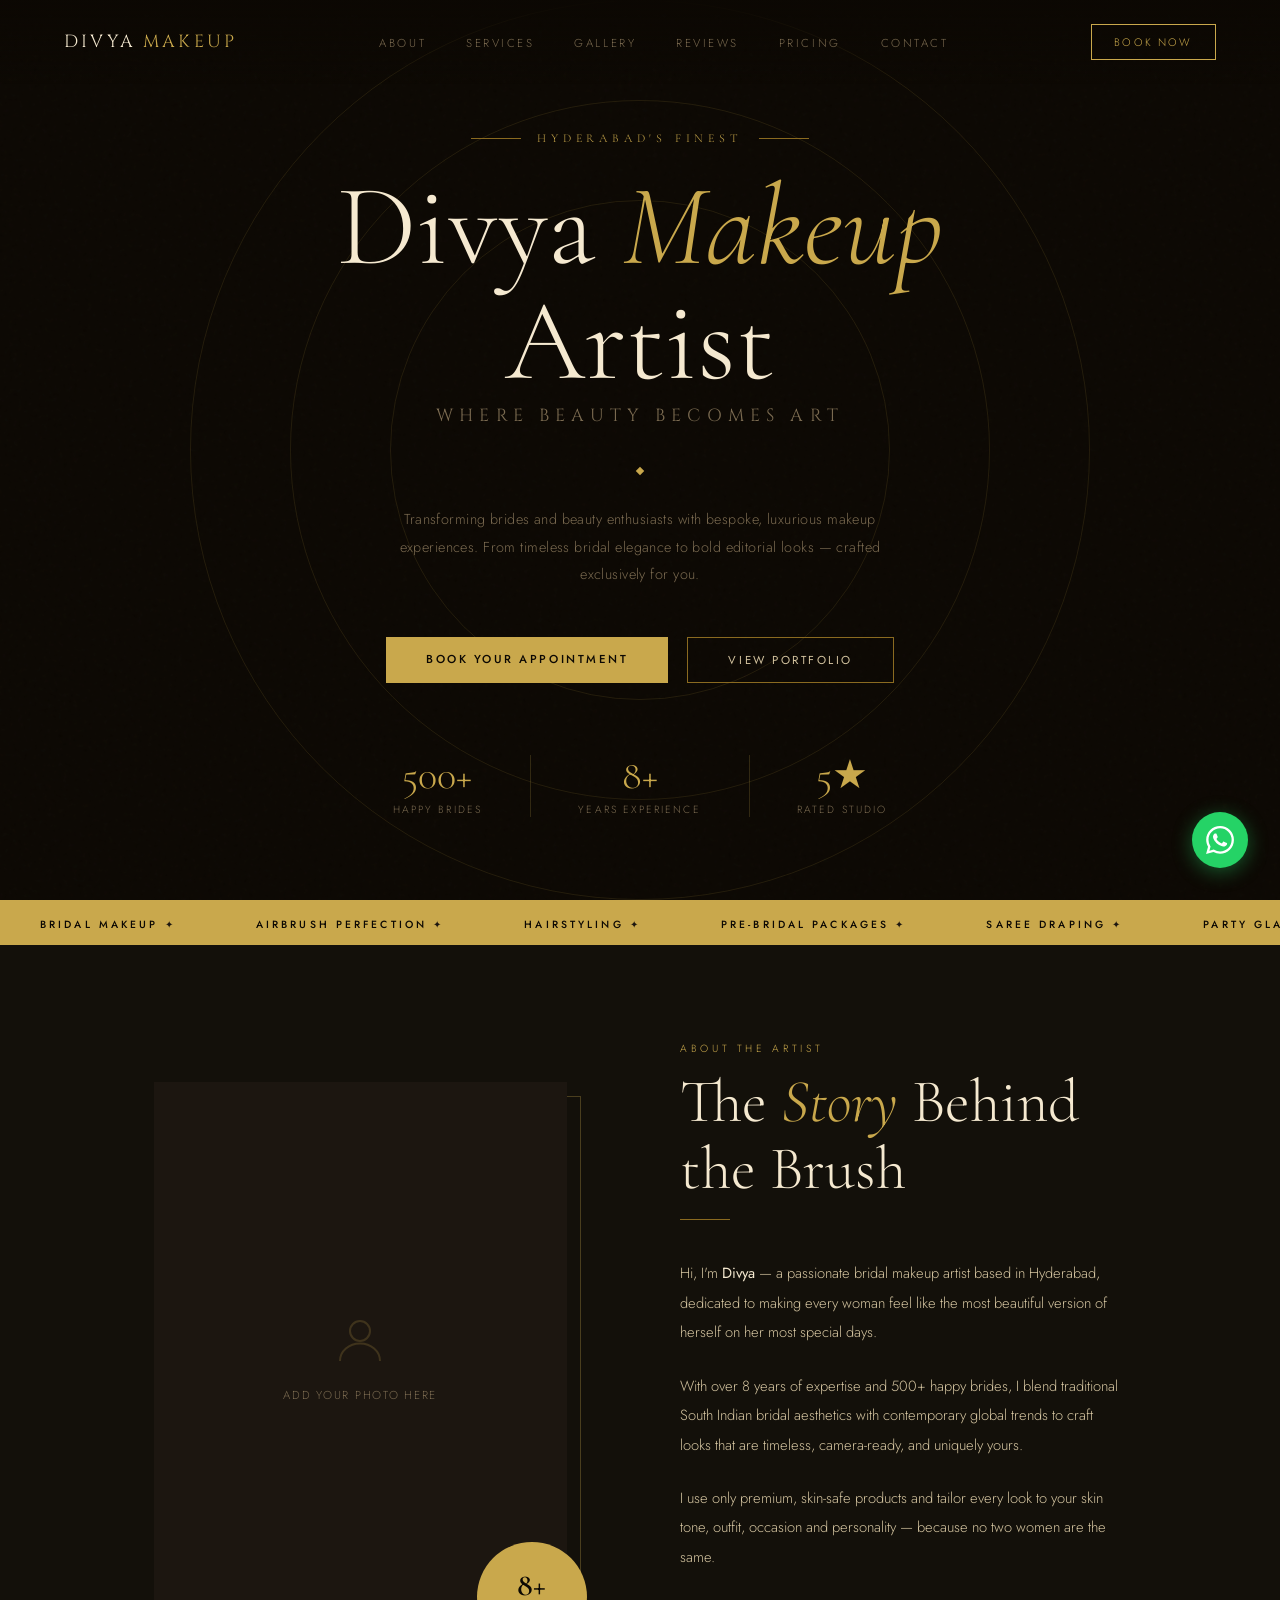
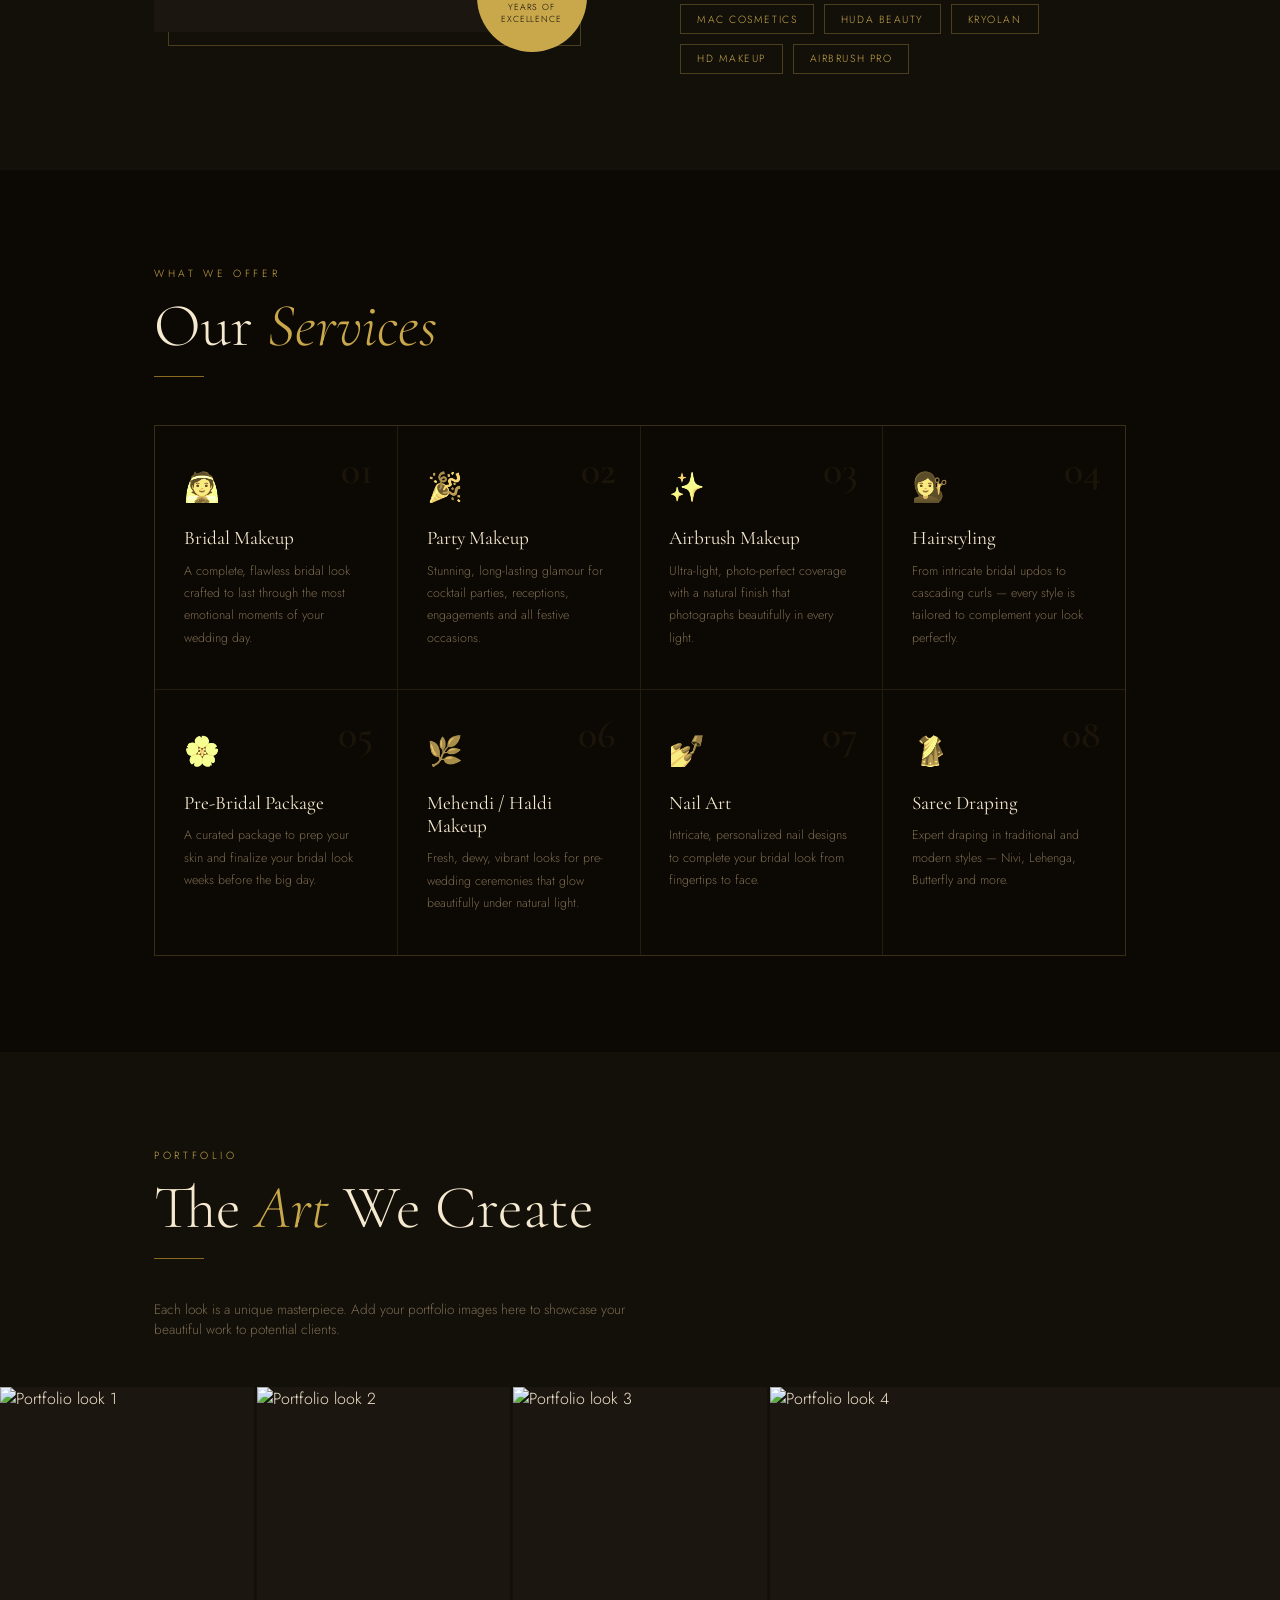
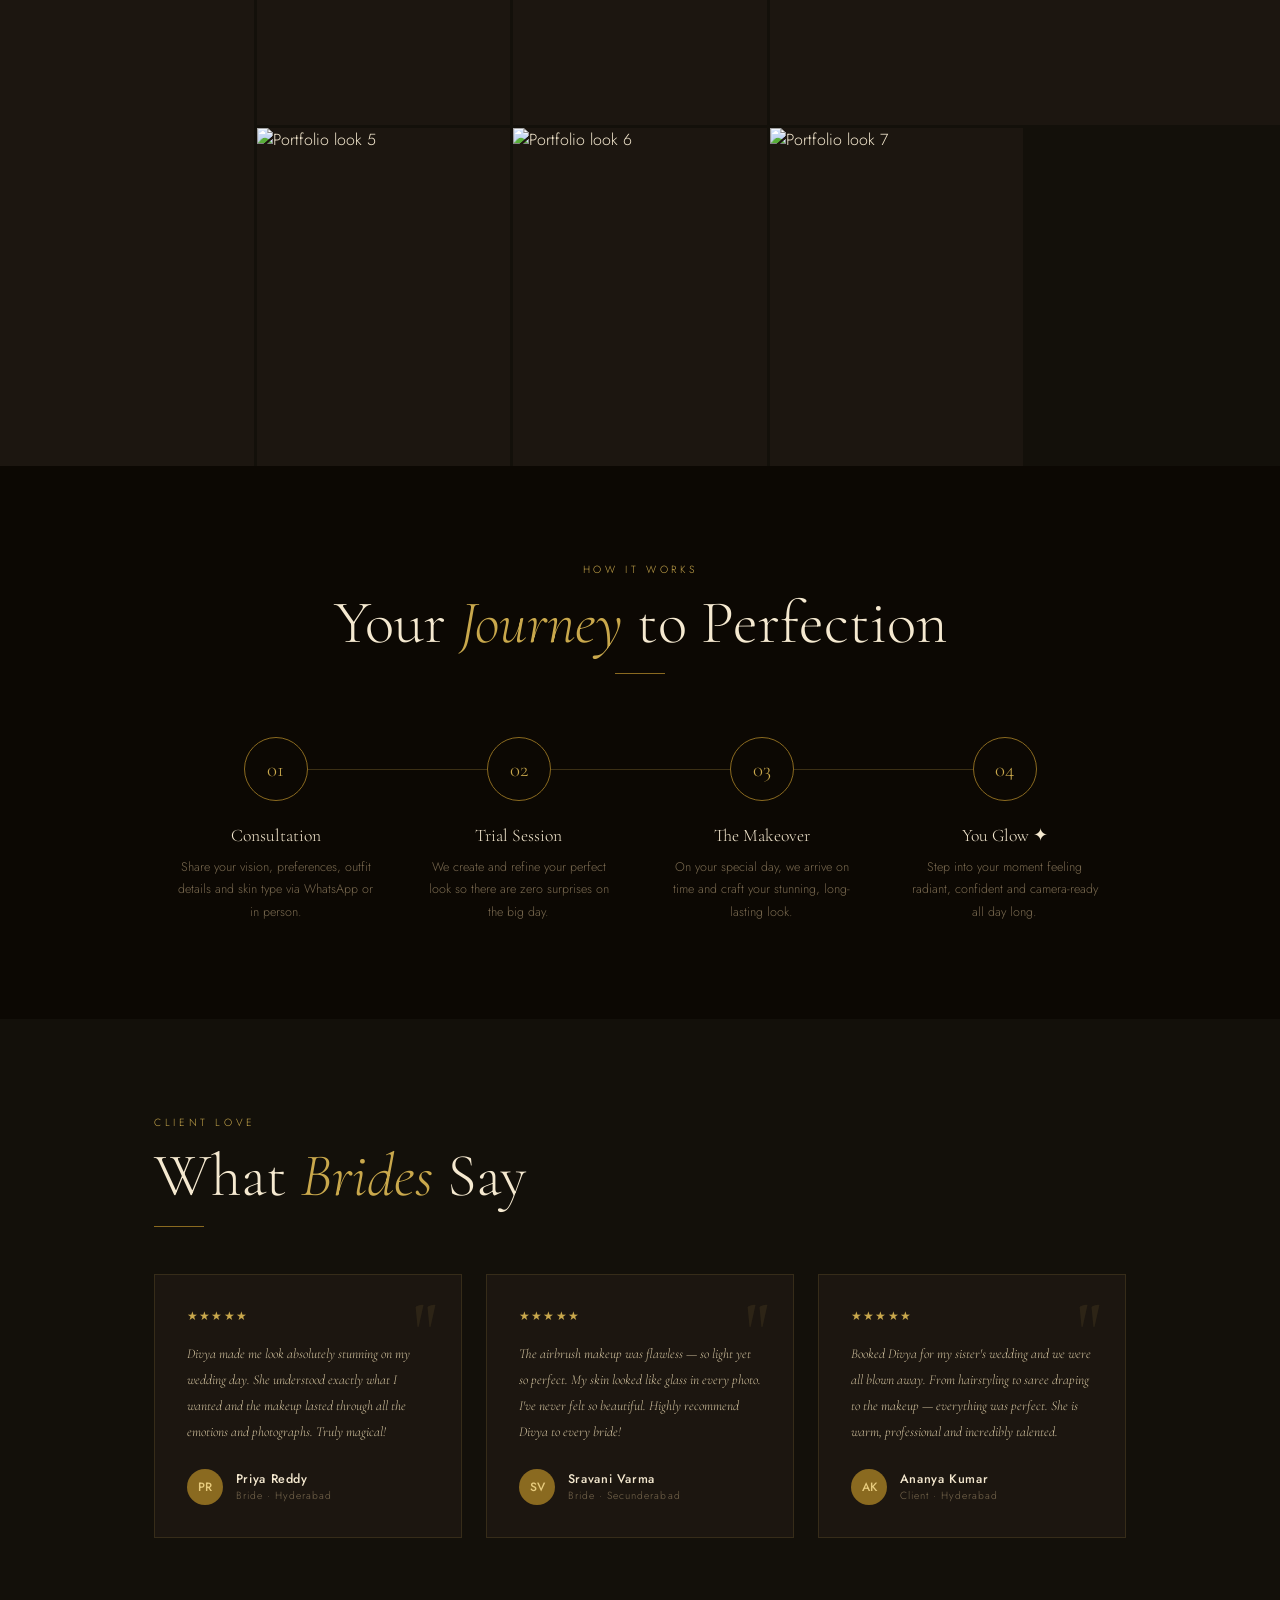
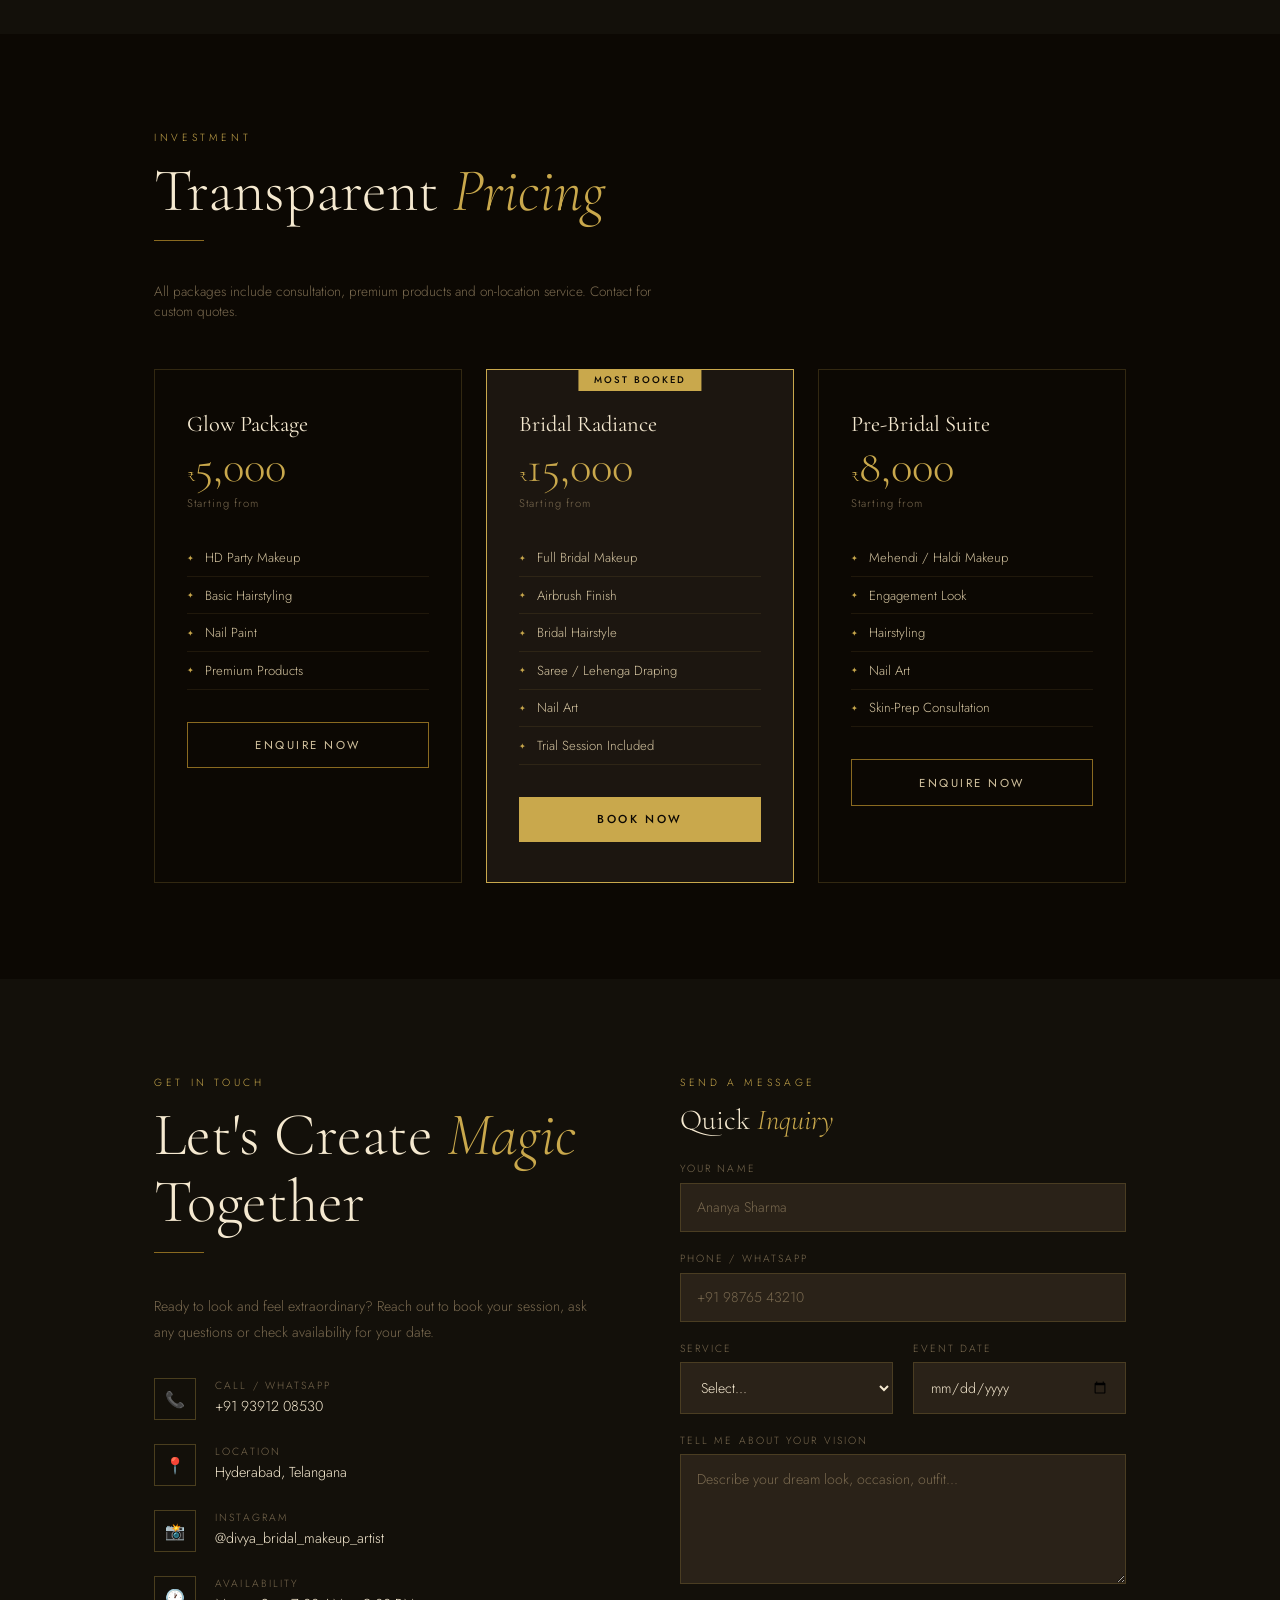
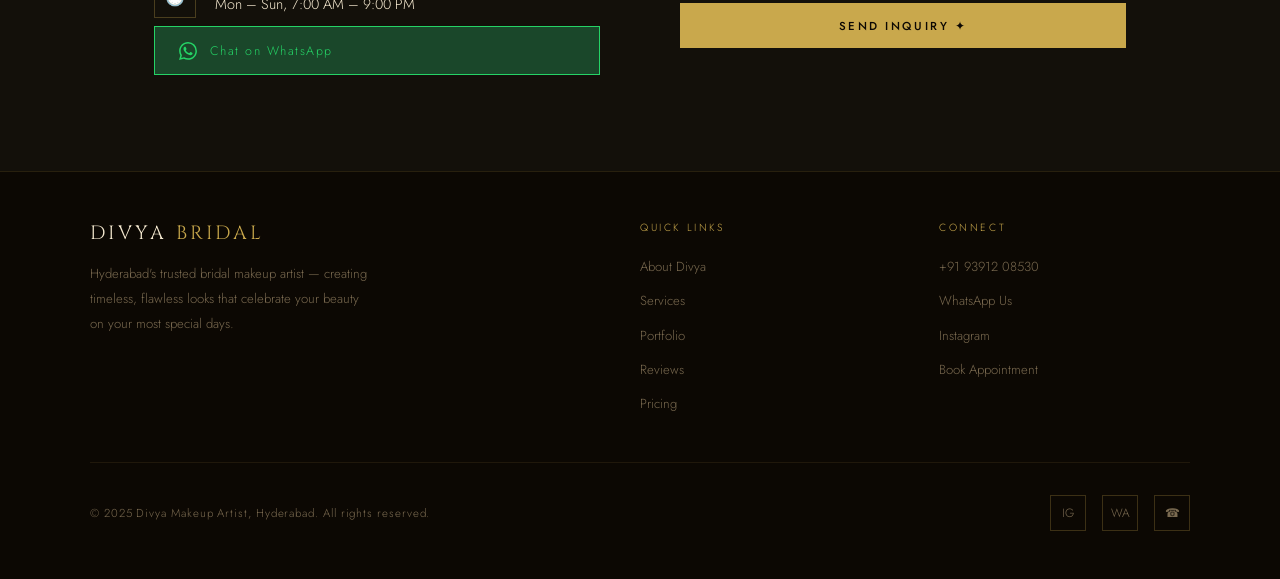
==== website.html @ 197c2012 "Initial project setup" ====
<!DOCTYPE html>
<html lang="en">
<head>
<meta charset="UTF-8"/>
<meta name="viewport" content="width=device-width, initial-scale=1.0"/>
<title>Divya Makeup Artist – Hyderabad</title>
<link href="https://fonts.googleapis.com/css2?family=Cormorant+Garamond:ital,wght@0,300;0,400;0,600;1,300;1,400&family=Jost:wght@300;400;500&family=Cinzel:wght@400;600&display=swap" rel="stylesheet"/>
<style>
  :root {
    --gold: #c9a84c;
    --gold-light: #e8cc7e;
    --gold-dark: #8a6a20;
    --dark: #0c0803;
    --dark2: #13100a;
    --dark3: #1c1610;
    --dark4: #2a2218;
    --cream: #f5e9d0;
    --cream2: #d4c4a0;
    --muted: #7a6a50;
    --font-display: 'Cormorant Garamond', Georgia, serif;
    --font-ui: 'Jost', sans-serif;
    --font-accent: 'Cinzel', serif;
  }

  *, *::before, *::after { box-sizing: border-box; margin: 0; padding: 0; }

  html { scroll-behavior: smooth; }

  body {
    background: var(--dark);
    color: var(--cream);
    font-family: var(--font-ui);
    font-weight: 300;
    overflow-x: hidden;
  }

  /* ── NOISE TEXTURE OVERLAY ── */
  body::before {
    content: '';
    position: fixed;
    inset: 0;
    background-image: url("data:image/svg+xml,%3Csvg viewBox='0 0 200 200' xmlns='http://www.w3.org/2000/svg'%3E%3Cfilter id='n'%3E%3CfeTurbulence type='fractalNoise' baseFrequency='0.9' numOctaves='4' stitchTiles='stitch'/%3E%3C/filter%3E%3Crect width='100%25' height='100%25' filter='url(%23n)' opacity='0.04'/%3E%3C/svg%3E");
    pointer-events: none;
    z-index: 0;
    opacity: 0.5;
  }

  /* ── NAV ── */
  nav {
    position: fixed;
    top: 0; left: 0; right: 0;
    z-index: 100;
    display: flex;
    align-items: center;
    justify-content: space-between;
    padding: 1.5rem 5%;
    background: linear-gradient(to bottom, rgba(12,8,3,0.98) 0%, transparent 100%);
    transition: background 0.4s;
  }
  nav.scrolled { background: rgba(12,8,3,0.97); border-bottom: 0.5px solid rgba(201,168,76,0.2); }

  .nav-logo {
    font-family: var(--font-accent);
    font-size: 1.1rem;
    letter-spacing: 0.18em;
    color: var(--gold);
    text-decoration: none;
  }
  .nav-logo span { color: var(--cream); }

  .nav-links { display: flex; gap: 2.5rem; list-style: none; }
  .nav-links a {
    font-size: 0.72rem;
    letter-spacing: 0.22em;
    text-transform: uppercase;
    color: var(--muted);
    text-decoration: none;
    transition: color 0.3s;
  }
  .nav-links a:hover { color: var(--gold); }

  .nav-book {
    font-size: 0.68rem;
    letter-spacing: 0.2em;
    text-transform: uppercase;
    border: 0.5px solid var(--gold);
    color: var(--gold);
    padding: 0.55rem 1.4rem;
    text-decoration: none;
    transition: background 0.3s, color 0.3s;
  }
  .nav-book:hover { background: var(--gold); color: var(--dark); }

  .hamburger { display: none; flex-direction: column; gap: 5px; cursor: pointer; }
  .hamburger span { width: 22px; height: 1px; background: var(--gold); display: block; transition: all 0.3s; }

  /* ── HERO ── */
  .hero {
    min-height: 100vh;
    display: flex;
    flex-direction: column;
    align-items: center;
    justify-content: center;
    text-align: center;
    padding: 8rem 5% 5rem;
    position: relative;
    overflow: hidden;
  }

  .hero-bg-circle {
    position: absolute;
    border-radius: 50%;
    border: 0.5px solid rgba(201,168,76,0.12);
    pointer-events: none;
    animation: pulseRing 6s ease-in-out infinite;
  }
  .hero-bg-circle:nth-child(1) { width: 500px; height: 500px; top: 50%; left: 50%; transform: translate(-50%,-50%); }
  .hero-bg-circle:nth-child(2) { width: 700px; height: 700px; top: 50%; left: 50%; transform: translate(-50%,-50%); animation-delay: 1s; }
  .hero-bg-circle:nth-child(3) { width: 900px; height: 900px; top: 50%; left: 50%; transform: translate(-50%,-50%); animation-delay: 2s; }

  @keyframes pulseRing {
    0%, 100% { opacity: 0.4; }
    50% { opacity: 0.15; }
  }

  .hero-ornament {
    font-family: var(--font-display);
    font-size: 0.75rem;
    letter-spacing: 0.4em;
    color: var(--gold);
    text-transform: uppercase;
    margin-bottom: 1.5rem;
    display: flex;
    align-items: center;
    gap: 1rem;
    animation: fadeUp 1s ease 0.2s both;
  }
  .hero-ornament::before, .hero-ornament::after {
    content: '';
    width: 50px;
    height: 0.5px;
    background: var(--gold-dark);
  }

  .hero-title {
    font-family: var(--font-display);
    font-size: clamp(3.5rem, 9vw, 7.5rem);
    font-weight: 300;
    line-height: 1;
    color: var(--cream);
    margin-bottom: 0.3rem;
    animation: fadeUp 1s ease 0.4s both;
  }
  .hero-title em {
    font-style: italic;
    color: var(--gold);
    font-weight: 300;
  }

  .hero-subtitle {
    font-family: var(--font-accent);
    font-size: clamp(0.8rem, 2vw, 1.1rem);
    letter-spacing: 0.35em;
    color: var(--muted);
    text-transform: uppercase;
    margin-bottom: 2.5rem;
    animation: fadeUp 1s ease 0.6s both;
  }

  .hero-divider {
    display: flex;
    align-items: center;
    gap: 0.8rem;
    margin-bottom: 2rem;
    animation: fadeUp 1s ease 0.7s both;
  }
  .hero-divider-line { flex: 1; max-width: 80px; height: 0.5px; background: var(--gold-dark); }
  .hero-divider-diamond {
    width: 6px; height: 6px;
    background: var(--gold);
    transform: rotate(45deg);
  }

  .hero-desc {
    font-size: 0.9rem;
    line-height: 1.9;
    color: var(--muted);
    max-width: 500px;
    margin-bottom: 3rem;
    letter-spacing: 0.03em;
    animation: fadeUp 1s ease 0.8s both;
  }

  .hero-ctas {
    display: flex;
    gap: 1.2rem;
    flex-wrap: wrap;
    justify-content: center;
    animation: fadeUp 1s ease 1s both;
  }

  .btn-gold {
    background: var(--gold);
    color: var(--dark);
    padding: 0.9rem 2.5rem;
    font-size: 0.72rem;
    letter-spacing: 0.22em;
    text-transform: uppercase;
    text-decoration: none;
    font-family: var(--font-ui);
    font-weight: 500;
    transition: background 0.3s, transform 0.2s;
    display: inline-block;
  }
  .btn-gold:hover { background: var(--gold-light); transform: translateY(-2px); }

  .btn-outline {
    border: 0.5px solid var(--gold-dark);
    color: var(--cream2);
    padding: 0.9rem 2.5rem;
    font-size: 0.72rem;
    letter-spacing: 0.22em;
    text-transform: uppercase;
    text-decoration: none;
    font-family: var(--font-ui);
    font-weight: 400;
    transition: border-color 0.3s, color 0.3s, transform 0.2s;
    display: inline-block;
  }
  .btn-outline:hover { border-color: var(--gold); color: var(--gold); transform: translateY(-2px); }

  .hero-stats {
    display: flex;
    gap: 3rem;
    margin-top: 4.5rem;
    animation: fadeUp 1s ease 1.2s both;
  }
  .hero-stat { text-align: center; }
  .hero-stat-num {
    font-family: var(--font-display);
    font-size: 2.5rem;
    font-weight: 300;
    color: var(--gold);
    line-height: 1;
    display: block;
  }
  .hero-stat-label {
    font-size: 0.65rem;
    letter-spacing: 0.2em;
    text-transform: uppercase;
    color: var(--muted);
    margin-top: 0.4rem;
    display: block;
  }
  .hero-stat-sep { width: 0.5px; background: rgba(201,168,76,0.2); }

  @keyframes fadeUp {
    from { opacity: 0; transform: translateY(30px); }
    to { opacity: 1; transform: translateY(0); }
  }

  /* ── SECTION BASE ── */
  section { position: relative; }
  .section-inner { max-width: 1100px; margin: 0 auto; padding: 6rem 5%; }

  .section-label {
    font-size: 0.65rem;
    letter-spacing: 0.35em;
    text-transform: uppercase;
    color: var(--gold);
    margin-bottom: 0.8rem;
    display: block;
  }
  .section-title {
    font-family: var(--font-display);
    font-size: clamp(2.2rem, 5vw, 3.8rem);
    font-weight: 300;
    line-height: 1.1;
    color: var(--cream);
    margin-bottom: 1rem;
  }
  .section-title em { font-style: italic; color: var(--gold); }
  .section-rule {
    width: 50px;
    height: 0.5px;
    background: var(--gold-dark);
    margin-bottom: 2.5rem;
  }

  /* ── ABOUT ── */
  .about { background: var(--dark2); }
  .about-grid {
    display: grid;
    grid-template-columns: 1fr 1fr;
    gap: 5rem;
    align-items: center;
  }
  .about-image-wrap {
    position: relative;
    aspect-ratio: 3/4;
    max-height: 550px;
  }
  .about-image-frame {
    position: absolute;
    inset: 0;
    border: 0.5px solid rgba(201,168,76,0.3);
    transform: translate(14px, 14px);
  }
  .about-image-placeholder {
    width: 100%;
    height: 100%;
    background: var(--dark3);
    display: flex;
    flex-direction: column;
    align-items: center;
    justify-content: center;
    gap: 1rem;
    position: relative;
    z-index: 1;
  }
  .about-image-placeholder svg { opacity: 0.2; }
  .about-image-placeholder p {
    font-size: 0.72rem;
    letter-spacing: 0.15em;
    color: var(--muted);
    text-transform: uppercase;
  }
  .about-badge {
    position: absolute;
    bottom: -20px;
    right: -20px;
    z-index: 2;
    background: var(--gold);
    color: var(--dark);
    width: 110px;
    height: 110px;
    border-radius: 50%;
    display: flex;
    flex-direction: column;
    align-items: center;
    justify-content: center;
    text-align: center;
  }
  .about-badge-num {
    font-family: var(--font-display);
    font-size: 2rem;
    font-weight: 600;
    line-height: 1;
  }
  .about-badge-text { font-size: 0.55rem; letter-spacing: 0.1em; text-transform: uppercase; line-height: 1.4; }

  .about-text p { font-size: 0.92rem; line-height: 2; color: var(--cream2); margin-bottom: 1.5rem; }
  .about-tags { display: flex; flex-wrap: wrap; gap: 0.6rem; margin-top: 2rem; }
  .about-tag {
    border: 0.5px solid rgba(201,168,76,0.3);
    color: var(--gold);
    font-size: 0.65rem;
    letter-spacing: 0.15em;
    text-transform: uppercase;
    padding: 0.4rem 1rem;
  }

  /* ── SERVICES ── */
  .services { background: var(--dark); }
  .services-grid {
    display: grid;
    grid-template-columns: repeat(4, 1fr);
    gap: 1px;
    background: rgba(201,168,76,0.12);
    border: 0.5px solid rgba(201,168,76,0.12);
    margin-top: 3rem;
  }
  .service-card {
    background: var(--dark);
    padding: 2.5rem 1.8rem;
    transition: background 0.4s;
    position: relative;
    overflow: hidden;
  }
  .service-card::before {
    content: '';
    position: absolute;
    bottom: 0; left: 0; right: 0;
    height: 2px;
    background: var(--gold);
    transform: scaleX(0);
    transition: transform 0.4s;
    transform-origin: left;
  }
  .service-card:hover { background: var(--dark3); }
  .service-card:hover::before { transform: scaleX(1); }

  .service-icon {
    font-size: 1.8rem;
    margin-bottom: 1.2rem;
    display: block;
    filter: sepia(1) saturate(2) hue-rotate(5deg);
  }
  .service-name {
    font-family: var(--font-display);
    font-size: 1.2rem;
    font-weight: 400;
    color: var(--cream);
    margin-bottom: 0.6rem;
    line-height: 1.2;
  }
  .service-desc { font-size: 0.78rem; color: var(--muted); line-height: 1.8; }
  .service-num {
    position: absolute;
    top: 1.5rem; right: 1.5rem;
    font-family: var(--font-display);
    font-size: 2.5rem;
    color: rgba(201,168,76,0.08);
    font-weight: 600;
    line-height: 1;
  }

  /* ── GALLERY STRIP ── */
  .gallery-strip { background: var(--dark2); overflow: hidden; }
  .gallery-strip .section-inner { padding-bottom: 0; }
  .gallery-grid {
    display: grid;
    grid-template-columns: repeat(5, 1fr);
    gap: 3px;
    margin-top: 3rem;
  }
  .gallery-item {
    aspect-ratio: 3/4;
    background: var(--dark3);
    position: relative;
    overflow: hidden;
    cursor: pointer;
  }
  .gallery-item img {
    width: 100%;
    height: 100%;
    object-fit: cover;
    display: block;
  }
  .gallery-item:first-child { grid-row: span 2; aspect-ratio: auto; }
  .gallery-item:nth-child(4) { grid-column: span 2; aspect-ratio: auto; min-height: 180px; }
  .gallery-placeholder {
    position: absolute;
    inset: 0;
    display: flex;
    flex-direction: column;
    align-items: center;
    justify-content: center;
    gap: 0.5rem;
  }
  .gallery-placeholder svg { opacity: 0.15; }
  .gallery-placeholder span { font-size: 0.6rem; letter-spacing: 0.15em; color: var(--muted); text-transform: uppercase; }
  .gallery-overlay {
    position: absolute;
    inset: 0;
    background: rgba(201,168,76,0.15);
    opacity: 0;
    transition: opacity 0.4s;
    display: flex;
    align-items: center;
    justify-content: center;
  }
  .gallery-item:hover .gallery-overlay { opacity: 1; }
  .gallery-overlay-icon { font-size: 1.5rem; }

  /* ── PROCESS ── */
  .process { background: var(--dark); }
  .process-steps {
    display: grid;
    grid-template-columns: repeat(4, 1fr);
    gap: 0;
    margin-top: 4rem;
    position: relative;
  }
  .process-steps::before {
    content: '';
    position: absolute;
    top: 2rem;
    left: 12.5%;
    right: 12.5%;
    height: 0.5px;
    background: rgba(201,168,76,0.25);
  }
  .process-step { text-align: center; padding: 0 1.5rem; }
  .process-num {
    width: 4rem;
    height: 4rem;
    border: 0.5px solid var(--gold-dark);
    border-radius: 50%;
    display: flex;
    align-items: center;
    justify-content: center;
    margin: 0 auto 1.5rem;
    font-family: var(--font-display);
    font-size: 1.3rem;
    color: var(--gold);
    background: var(--dark);
    position: relative;
    z-index: 1;
  }
  .process-title {
    font-family: var(--font-display);
    font-size: 1.1rem;
    color: var(--cream);
    margin-bottom: 0.6rem;
  }
  .process-desc { font-size: 0.78rem; color: var(--muted); line-height: 1.8; }

  /* ── TESTIMONIALS ── */
  .testimonials { background: var(--dark2); }
  .testimonials-grid {
    display: grid;
    grid-template-columns: repeat(3, 1fr);
    gap: 1.5rem;
    margin-top: 3rem;
  }
  .testimonial-card {
    background: var(--dark3);
    border: 0.5px solid rgba(201,168,76,0.15);
    padding: 2rem;
    position: relative;
  }
  .testimonial-card::before {
    content: '"';
    position: absolute;
    top: 1rem;
    right: 1.5rem;
    font-family: var(--font-display);
    font-size: 5rem;
    color: rgba(201,168,76,0.1);
    line-height: 1;
    font-weight: 600;
  }
  .testimonial-stars { color: var(--gold); font-size: 0.75rem; letter-spacing: 0.1em; margin-bottom: 1rem; }
  .testimonial-text { font-size: 0.85rem; line-height: 1.9; color: var(--cream2); margin-bottom: 1.5rem; font-style: italic; font-family: var(--font-display); }
  .testimonial-author { display: flex; align-items: center; gap: 0.8rem; }
  .testimonial-avatar {
    width: 36px; height: 36px;
    border-radius: 50%;
    background: var(--gold-dark);
    display: flex; align-items: center; justify-content: center;
    font-size: 0.75rem;
    color: var(--gold-light);
    font-weight: 500;
    font-family: var(--font-ui);
  }
  .testimonial-name { font-size: 0.78rem; color: var(--cream); font-weight: 500; letter-spacing: 0.05em; }
  .testimonial-role { font-size: 0.65rem; color: var(--muted); letter-spacing: 0.1em; }

  /* ── PRICING ── */
  .pricing { background: var(--dark); }
  .pricing-grid {
    display: grid;
    grid-template-columns: repeat(3, 1fr);
    gap: 1.5rem;
    margin-top: 3rem;
  }
  .pricing-card {
    border: 0.5px solid rgba(201,168,76,0.2);
    padding: 2.5rem 2rem;
    position: relative;
    transition: border-color 0.3s;
  }
  .pricing-card:hover { border-color: rgba(201,168,76,0.6); }
  .pricing-card.featured {
    border-color: var(--gold);
    background: var(--dark3);
  }
  .pricing-badge {
    position: absolute;
    top: -1px; left: 50%;
    transform: translateX(-50%);
    background: var(--gold);
    color: var(--dark);
    font-size: 0.6rem;
    letter-spacing: 0.2em;
    text-transform: uppercase;
    padding: 0.25rem 1rem;
    font-weight: 500;
  }
  .pricing-name {
    font-family: var(--font-display);
    font-size: 1.4rem;
    font-weight: 400;
    color: var(--cream);
    margin-bottom: 0.5rem;
  }
  .pricing-price {
    font-family: var(--font-display);
    font-size: 2.8rem;
    font-weight: 300;
    color: var(--gold);
    line-height: 1;
    margin-bottom: 0.3rem;
  }
  .pricing-price span { font-size: 1.2rem; }
  .pricing-sub { font-size: 0.7rem; color: var(--muted); letter-spacing: 0.1em; margin-bottom: 1.8rem; }
  .pricing-features { list-style: none; margin-bottom: 2rem; }
  .pricing-features li {
    font-size: 0.82rem;
    color: var(--cream2);
    padding: 0.55rem 0;
    border-bottom: 0.5px solid rgba(201,168,76,0.1);
    display: flex;
    align-items: center;
    gap: 0.7rem;
  }
  .pricing-features li::before { content: '✦'; color: var(--gold); font-size: 0.5rem; flex-shrink: 0; }

  /* ── CONTACT ── */
  .contact { background: var(--dark2); }
  .contact-grid {
    display: grid;
    grid-template-columns: 1fr 1fr;
    gap: 5rem;
    align-items: start;
  }
  .contact-info-items { display: flex; flex-direction: column; gap: 1.5rem; margin-top: 2rem; }
  .contact-info-item { display: flex; gap: 1.2rem; align-items: flex-start; }
  .contact-info-icon {
    width: 42px; height: 42px;
    border: 0.5px solid rgba(201,168,76,0.3);
    display: flex; align-items: center; justify-content: center;
    font-size: 1rem;
    flex-shrink: 0;
    color: var(--gold);
  }
  .contact-info-label { font-size: 0.65rem; letter-spacing: 0.2em; text-transform: uppercase; color: var(--muted); margin-bottom: 0.2rem; }
  .contact-info-value { font-size: 0.9rem; color: var(--cream); }
  .contact-info-value a { color: var(--cream); text-decoration: none; transition: color 0.3s; }
  .contact-info-value a:hover { color: var(--gold); }

  .contact-form { display: flex; flex-direction: column; gap: 1.2rem; }
  .form-group { display: flex; flex-direction: column; gap: 0.4rem; }
  .form-label { font-size: 0.65rem; letter-spacing: 0.2em; text-transform: uppercase; color: var(--muted); }
  .form-input, .form-textarea {
    background: var(--dark4);
    border: 0.5px solid rgba(201,168,76,0.2);
    color: var(--cream);
    padding: 0.85rem 1rem;
    font-family: var(--font-ui);
    font-size: 0.88rem;
    font-weight: 300;
    outline: none;
    transition: border-color 0.3s;
    width: 100%;
  }
  .form-input:focus, .form-textarea:focus { border-color: var(--gold); }
  .form-input::placeholder, .form-textarea::placeholder { color: var(--muted); }
  .form-textarea { min-height: 130px; resize: vertical; }

  .whatsapp-btn {
    display: flex;
    align-items: center;
    gap: 0.8rem;
    background: #1a472a;
    border: 0.5px solid #25d366;
    color: #25d366;
    padding: 0.9rem 1.5rem;
    text-decoration: none;
    font-size: 0.78rem;
    letter-spacing: 0.12em;
    margin-top: 0.5rem;
    transition: background 0.3s;
  }
  .whatsapp-btn:hover { background: #25d326; color: #fff; }

  /* ── FOOTER ── */
  footer {
    background: var(--dark);
    border-top: 0.5px solid rgba(201,168,76,0.15);
    padding: 3rem 5%;
  }
  .footer-inner {
    max-width: 1100px;
    margin: 0 auto;
    display: grid;
    grid-template-columns: 2fr 1fr 1fr;
    gap: 3rem;
    margin-bottom: 3rem;
  }
  .footer-logo {
    font-family: var(--font-accent);
    font-size: 1.2rem;
    letter-spacing: 0.18em;
    color: var(--gold);
    margin-bottom: 1rem;
    display: block;
  }
  .footer-logo span { color: var(--cream); }
  .footer-tagline { font-size: 0.82rem; color: var(--muted); line-height: 1.9; max-width: 280px; }
  .footer-heading { font-size: 0.65rem; letter-spacing: 0.25em; text-transform: uppercase; color: var(--gold); margin-bottom: 1.2rem; }
  .footer-links { list-style: none; display: flex; flex-direction: column; gap: 0.7rem; }
  .footer-links a { font-size: 0.82rem; color: var(--muted); text-decoration: none; transition: color 0.3s; }
  .footer-links a:hover { color: var(--cream); }

  .footer-bottom {
    max-width: 1100px;
    margin: 0 auto;
    border-top: 0.5px solid rgba(201,168,76,0.1);
    padding-top: 2rem;
    display: flex;
    align-items: center;
    justify-content: space-between;
    flex-wrap: wrap;
    gap: 1rem;
  }
  .footer-copy { font-size: 0.72rem; color: var(--muted); letter-spacing: 0.08em; }
  .footer-social { display: flex; gap: 1rem; }
  .footer-social a {
    width: 36px; height: 36px;
    border: 0.5px solid rgba(201,168,76,0.25);
    display: flex; align-items: center; justify-content: center;
    color: var(--muted);
    text-decoration: none;
    font-size: 0.75rem;
    transition: border-color 0.3s, color 0.3s;
  }
  .footer-social a:hover { border-color: var(--gold); color: var(--gold); }

  /* ── FLOATING WHATSAPP ── */
  .float-wa {
    position: fixed;
    bottom: 2rem;
    right: 2rem;
    z-index: 999;
    width: 56px; height: 56px;
    background: #25d366;
    border-radius: 50%;
    display: flex;
    align-items: center;
    justify-content: center;
    text-decoration: none;
    box-shadow: 0 4px 20px rgba(37,211,102,0.4);
    transition: transform 0.3s;
    animation: floatPulse 3s ease-in-out infinite;
  }
  .float-wa:hover { transform: scale(1.1); }
  @keyframes floatPulse {
    0%, 100% { box-shadow: 0 4px 20px rgba(37,211,102,0.4); }
    50% { box-shadow: 0 4px 32px rgba(37,211,102,0.7); }
  }
  .float-wa svg { width: 28px; height: 28px; fill: white; }

  /* ── RESPONSIVE ── */
  @media (max-width: 900px) {
    .services-grid { grid-template-columns: repeat(2, 1fr); }
    .about-grid { grid-template-columns: 1fr; }
    .about-image-wrap { max-height: 300px; }
    .testimonials-grid { grid-template-columns: 1fr; }
    .pricing-grid { grid-template-columns: 1fr; }
    .contact-grid { grid-template-columns: 1fr; gap: 3rem; }
    .footer-inner { grid-template-columns: 1fr 1fr; }
    .process-steps { grid-template-columns: repeat(2, 1fr); }
    .process-steps::before { display: none; }
    .gallery-grid { grid-template-columns: repeat(3, 1fr); }
    .gallery-item:first-child { grid-row: span 1; aspect-ratio: 3/4; }
    .gallery-item:nth-child(4) { grid-column: span 1; }
  }

  @media (max-width: 600px) {
    .nav-links, .nav-book { display: none; }
    .hamburger { display: flex; }
    .services-grid { grid-template-columns: 1fr; }
    .hero-stats { gap: 2rem; }
    .gallery-grid { grid-template-columns: repeat(2, 1fr); }
    .footer-inner { grid-template-columns: 1fr; }
    .process-steps { grid-template-columns: 1fr 1fr; }
  }

  /* ── SCROLL REVEAL ── */
  .reveal { opacity: 0; transform: translateY(40px); transition: opacity 0.8s ease, transform 0.8s ease; }
  .reveal.visible { opacity: 1; transform: translateY(0); }

  /* ── BANNER ── */
  .marquee-wrap {
    background: var(--gold);
    overflow: hidden;
    padding: 0.7rem 0;
    white-space: nowrap;
  }
  .marquee-track {
    display: inline-flex;
    animation: marquee 18s linear infinite;
    gap: 0;
  }
  .marquee-item {
    font-size: 0.65rem;
    letter-spacing: 0.3em;
    text-transform: uppercase;
    color: var(--dark);
    padding: 0 2.5rem;
    font-weight: 500;
    font-family: var(--font-ui);
  }
  .marquee-sep { color: var(--dark3); }
  @keyframes marquee {
    from { transform: translateX(0); }
    to { transform: translateX(-50%); }
  }
</style>
</head>
<body>

<!-- FLOATING WHATSAPP -->
<a class="float-wa" href="https://wa.me/919391208530" target="_blank" aria-label="Chat on WhatsApp">
  <svg viewBox="0 0 24 24" xmlns="http://www.w3.org/2000/svg"><path d="M17.472 14.382c-.297-.149-1.758-.867-2.03-.967-.273-.099-.471-.148-.67.15-.197.297-.767.966-.94 1.164-.173.199-.347.223-.644.075-.297-.15-1.255-.463-2.39-1.475-.883-.788-1.48-1.761-1.653-2.059-.173-.297-.018-.458.13-.606.134-.133.298-.347.446-.52.149-.174.198-.298.298-.497.099-.198.05-.371-.025-.52-.075-.149-.669-1.612-.916-2.207-.242-.579-.487-.5-.669-.51-.173-.008-.371-.01-.57-.01-.198 0-.52.074-.792.372-.272.297-1.04 1.016-1.04 2.479 0 1.462 1.065 2.875 1.213 3.074.149.198 2.096 3.2 5.077 4.487.709.306 1.262.489 1.694.625.712.227 1.36.195 1.871.118.571-.085 1.758-.719 2.006-1.413.248-.694.248-1.289.173-1.413-.074-.124-.272-.198-.57-.347m-5.421 7.403h-.004a9.87 9.87 0 01-5.031-1.378l-.361-.214-3.741.982.998-3.648-.235-.374a9.86 9.86 0 01-1.51-5.26c.001-5.45 4.436-9.884 9.888-9.884 2.64 0 5.122 1.03 6.988 2.898a9.825 9.825 0 012.893 6.994c-.003 5.45-4.437 9.884-9.885 9.884m8.413-18.297A11.815 11.815 0 0012.05 0C5.495 0 .16 5.335.157 11.892c0 2.096.547 4.142 1.588 5.945L.057 24l6.305-1.654a11.882 11.882 0 005.683 1.448h.005c6.554 0 11.89-5.335 11.893-11.893a11.821 11.821 0 00-3.48-8.413z"/></svg>
</a>

<!-- NAV -->
<nav id="navbar">
  <a class="nav-logo" href="#"><span>DIVYA</span> MAKEUP</a>
  <ul class="nav-links">
    <li><a href="#about">About</a></li>
    <li><a href="#services">Services</a></li>
    <li><a href="#gallery">Gallery</a></li>
    <li><a href="#testimonials">Reviews</a></li>
    <li><a href="#pricing">Pricing</a></li>
    <li><a href="#contact">Contact</a></li>
  </ul>
  <a class="nav-book" href="https://wa.me/919391208530" target="_blank">Book Now</a>
  <div class="hamburger" id="hamburger" onclick="toggleMenu()">
    <span></span><span></span><span></span>
  </div>
</nav>

<!-- HERO -->
<section class="hero" id="home">
  <div class="hero-bg-circle"></div>
  <div class="hero-bg-circle"></div>
  <div class="hero-bg-circle"></div>

  <div class="hero-ornament">Hyderabad's Finest</div>

  <h1 class="hero-title">
    Divya <em>Makeup</em><br/>Artist
  </h1>

  <div class="hero-subtitle">Where Beauty Becomes Art</div>

  <div class="hero-divider">
    <div class="hero-divider-line"></div>
    <div class="hero-divider-diamond"></div>
    <div class="hero-divider-line"></div>
  </div>

  <p class="hero-desc">
    Transforming brides and beauty enthusiasts with bespoke, luxurious makeup experiences. From timeless bridal elegance to bold editorial looks — crafted exclusively for you.
  </p>

  <div class="hero-ctas">
    <a class="btn-gold" href="https://wa.me/919391208530" target="_blank">Book Your Appointment</a>
    <a class="btn-outline" href="#gallery">View Portfolio</a>
  </div>

  <div class="hero-stats">
    <div class="hero-stat">
      <span class="hero-stat-num">500+</span>
      <span class="hero-stat-label">Happy Brides</span>
    </div>
    <div class="hero-stat-sep"></div>
    <div class="hero-stat">
      <span class="hero-stat-num">8+</span>
      <span class="hero-stat-label">Years Experience</span>
    </div>
    <div class="hero-stat-sep"></div>
    <div class="hero-stat">
      <span class="hero-stat-num">5★</span>
      <span class="hero-stat-label">Rated Studio</span>
    </div>
  </div>
</section>

<!-- MARQUEE -->
<div class="marquee-wrap">
  <div class="marquee-track">
    <span class="marquee-item">Bridal Makeup <span class="marquee-sep">✦</span></span>
    <span class="marquee-item">Airbrush Perfection <span class="marquee-sep">✦</span></span>
    <span class="marquee-item">Hairstyling <span class="marquee-sep">✦</span></span>
    <span class="marquee-item">Pre-Bridal Packages <span class="marquee-sep">✦</span></span>
    <span class="marquee-item">Saree Draping <span class="marquee-sep">✦</span></span>
    <span class="marquee-item">Party Glam <span class="marquee-sep">✦</span></span>
    <span class="marquee-item">Nail Art <span class="marquee-sep">✦</span></span>
    <span class="marquee-item">Mehendi Makeup <span class="marquee-sep">✦</span></span>
    <span class="marquee-item">Bridal Makeup <span class="marquee-sep">✦</span></span>
    <span class="marquee-item">Airbrush Perfection <span class="marquee-sep">✦</span></span>
    <span class="marquee-item">Hairstyling <span class="marquee-sep">✦</span></span>
    <span class="marquee-item">Pre-Bridal Packages <span class="marquee-sep">✦</span></span>
    <span class="marquee-item">Saree Draping <span class="marquee-sep">✦</span></span>
    <span class="marquee-item">Party Glam <span class="marquee-sep">✦</span></span>
    <span class="marquee-item">Nail Art <span class="marquee-sep">✦</span></span>
    <span class="marquee-item">Mehendi Makeup <span class="marquee-sep">✦</span></span>
  </div>
</div>

<!-- ABOUT -->
<section class="about" id="about">
  <div class="section-inner">
    <div class="about-grid">
      <div class="about-image-wrap reveal">
        <div class="about-image-frame"></div>
        <div class="about-image-placeholder">
          <svg width="60" height="60" viewBox="0 0 24 24" fill="none" stroke="#c9a84c" stroke-width="0.8"><circle cx="12" cy="8" r="4"/><path d="M4 20c0-4 3.6-7 8-7s8 3 8 7"/></svg>
          <p>Add Your Photo Here</p>
        </div>
        <div class="about-badge">
          <span class="about-badge-num">8+</span>
          <span class="about-badge-text">Years of<br/>Excellence</span>
        </div>
      </div>

      <div class="about-text reveal">
        <span class="section-label">About the Artist</span>
        <h2 class="section-title">The <em>Story</em> Behind the Brush</h2>
        <div class="section-rule"></div>
        <p>Hi, I'm <strong style="color:var(--cream);font-weight:400;">Divya</strong> — a passionate bridal makeup artist based in Hyderabad, dedicated to making every woman feel like the most beautiful version of herself on her most special days.</p>
        <p>With over 8 years of expertise and 500+ happy brides, I blend traditional South Indian bridal aesthetics with contemporary global trends to craft looks that are timeless, camera-ready, and uniquely yours.</p>
        <p>I use only premium, skin-safe products and tailor every look to your skin tone, outfit, occasion and personality — because no two women are the same.</p>
        <div class="about-tags">
          <span class="about-tag">MAC Cosmetics</span>
          <span class="about-tag">HUDA Beauty</span>
          <span class="about-tag">Kryolan</span>
          <span class="about-tag">HD Makeup</span>
          <span class="about-tag">Airbrush Pro</span>
        </div>
      </div>
    </div>
  </div>
</section>

<!-- SERVICES -->
<section class="services" id="services">
  <div class="section-inner">
    <div class="reveal">
      <span class="section-label">What We Offer</span>
      <h2 class="section-title">Our <em>Services</em></h2>
      <div class="section-rule"></div>
    </div>
    <div class="services-grid reveal">
      <div class="service-card">
        <span class="service-icon">👰</span>
        <span class="service-num">01</span>
        <div class="service-name">Bridal Makeup</div>
        <p class="service-desc">A complete, flawless bridal look crafted to last through the most emotional moments of your wedding day.</p>
      </div>
      <div class="service-card">
        <span class="service-icon">🎉</span>
        <span class="service-num">02</span>
        <div class="service-name">Party Makeup</div>
        <p class="service-desc">Stunning, long-lasting glamour for cocktail parties, receptions, engagements and all festive occasions.</p>
      </div>
      <div class="service-card">
        <span class="service-icon">✨</span>
        <span class="service-num">03</span>
        <div class="service-name">Airbrush Makeup</div>
        <p class="service-desc">Ultra-light, photo-perfect coverage with a natural finish that photographs beautifully in every light.</p>
      </div>
      <div class="service-card">
        <span class="service-icon">💇‍♀️</span>
        <span class="service-num">04</span>
        <div class="service-name">Hairstyling</div>
        <p class="service-desc">From intricate bridal updos to cascading curls — every style is tailored to complement your look perfectly.</p>
      </div>
      <div class="service-card">
        <span class="service-icon">🌸</span>
        <span class="service-num">05</span>
        <div class="service-name">Pre-Bridal Package</div>
        <p class="service-desc">A curated package to prep your skin and finalize your bridal look weeks before the big day.</p>
      </div>
      <div class="service-card">
        <span class="service-icon">🌿</span>
        <span class="service-num">06</span>
        <div class="service-name">Mehendi / Haldi Makeup</div>
        <p class="service-desc">Fresh, dewy, vibrant looks for pre-wedding ceremonies that glow beautifully under natural light.</p>
      </div>
      <div class="service-card">
        <span class="service-icon">💅</span>
        <span class="service-num">07</span>
        <div class="service-name">Nail Art</div>
        <p class="service-desc">Intricate, personalized nail designs to complete your bridal look from fingertips to face.</p>
      </div>
      <div class="service-card">
        <span class="service-icon">🥻</span>
        <span class="service-num">08</span>
        <div class="service-name">Saree Draping</div>
        <p class="service-desc">Expert draping in traditional and modern styles — Nivi, Lehenga, Butterfly and more.</p>
      </div>
    </div>
  </div>
</section>

<!-- GALLERY -->
<section class="gallery-strip" id="gallery">
  <div class="section-inner">
    <div class="reveal">
      <span class="section-label">Portfolio</span>
      <h2 class="section-title">The <em>Art</em> We Create</h2>
      <div class="section-rule"></div>
      <p style="font-size:0.85rem;color:var(--muted);max-width:500px;">Each look is a unique masterpiece. Add your portfolio images here to showcase your beautiful work to potential clients.</p>
    </div>
  </div>
  <div class="gallery-grid reveal">
    <div class="gallery-item">
      <img src="images/gallery-1.jpeg" alt="Portfolio look 1" loading="lazy">
      <div class="gallery-overlay"><span class="gallery-overlay-icon">✦</span></div>
    </div>
    <div class="gallery-item">
      <img src="images/gallery-2.jpeg" alt="Portfolio look 2" loading="lazy">
      <div class="gallery-overlay"><span class="gallery-overlay-icon">✦</span></div>
    </div>
    <div class="gallery-item">
      <img src="images/gallery-3.jpeg" alt="Portfolio look 3" loading="lazy">
      <div class="gallery-overlay"><span class="gallery-overlay-icon">✦</span></div>
    </div>
    <div class="gallery-item">
      <img src="images/gallery-4.jpeg" alt="Portfolio look 4" loading="lazy">
      <div class="gallery-overlay"><span class="gallery-overlay-icon">✦</span></div>
    </div>
    <div class="gallery-item">
      <img src="images/gallery-5.jpeg" alt="Portfolio look 5" loading="lazy">
      <div class="gallery-overlay"><span class="gallery-overlay-icon">✦</span></div>
    </div>
    <div class="gallery-item">
      <img src="images/gallery-6.jpeg" alt="Portfolio look 6" loading="lazy">
      <div class="gallery-overlay"><span class="gallery-overlay-icon">✦</span></div>
    </div>
    <div class="gallery-item">
      <img src="images/gallery-7.jpeg" alt="Portfolio look 7" loading="lazy">
      <div class="gallery-overlay"><span class="gallery-overlay-icon">✦</span></div>
    </div>
  </div>
</section>

<!-- PROCESS -->
<section class="process">
  <div class="section-inner">
    <div class="reveal" style="text-align:center;">
      <span class="section-label">How It Works</span>
      <h2 class="section-title">Your <em>Journey</em> to Perfection</h2>
      <div class="section-rule" style="margin:0 auto 2.5rem;"></div>
    </div>
    <div class="process-steps reveal">
      <div class="process-step">
        <div class="process-num">01</div>
        <div class="process-title">Consultation</div>
        <p class="process-desc">Share your vision, preferences, outfit details and skin type via WhatsApp or in person.</p>
      </div>
      <div class="process-step">
        <div class="process-num">02</div>
        <div class="process-title">Trial Session</div>
        <p class="process-desc">We create and refine your perfect look so there are zero surprises on the big day.</p>
      </div>
      <div class="process-step">
        <div class="process-num">03</div>
        <div class="process-title">The Makeover</div>
        <p class="process-desc">On your special day, we arrive on time and craft your stunning, long-lasting look.</p>
      </div>
      <div class="process-step">
        <div class="process-num">04</div>
        <div class="process-title">You Glow ✦</div>
        <p class="process-desc">Step into your moment feeling radiant, confident and camera-ready all day long.</p>
      </div>
    </div>
  </div>
</section>

<!-- TESTIMONIALS -->
<section class="testimonials" id="testimonials">
  <div class="section-inner">
    <div class="reveal">
      <span class="section-label">Client Love</span>
      <h2 class="section-title">What <em>Brides</em> Say</h2>
      <div class="section-rule"></div>
    </div>
    <div class="testimonials-grid reveal">
      <div class="testimonial-card">
        <div class="testimonial-stars">★★★★★</div>
        <p class="testimonial-text">Divya made me look absolutely stunning on my wedding day. She understood exactly what I wanted and the makeup lasted through all the emotions and photographs. Truly magical!</p>
        <div class="testimonial-author">
          <div class="testimonial-avatar">PR</div>
          <div>
            <div class="testimonial-name">Priya Reddy</div>
            <div class="testimonial-role">Bride · Hyderabad</div>
          </div>
        </div>
      </div>
      <div class="testimonial-card">
        <div class="testimonial-stars">★★★★★</div>
        <p class="testimonial-text">The airbrush makeup was flawless — so light yet so perfect. My skin looked like glass in every photo. I've never felt so beautiful. Highly recommend Divya to every bride!</p>
        <div class="testimonial-author">
          <div class="testimonial-avatar">SV</div>
          <div>
            <div class="testimonial-name">Sravani Varma</div>
            <div class="testimonial-role">Bride · Secunderabad</div>
          </div>
        </div>
      </div>
      <div class="testimonial-card">
        <div class="testimonial-stars">★★★★★</div>
        <p class="testimonial-text">Booked Divya for my sister's wedding and we were all blown away. From hairstyling to saree draping to the makeup — everything was perfect. She is warm, professional and incredibly talented.</p>
        <div class="testimonial-author">
          <div class="testimonial-avatar">AK</div>
          <div>
            <div class="testimonial-name">Ananya Kumar</div>
            <div class="testimonial-role">Client · Hyderabad</div>
          </div>
        </div>
      </div>
    </div>
  </div>
</section>

<!-- PRICING -->
<section class="pricing" id="pricing">
  <div class="section-inner">
    <div class="reveal">
      <span class="section-label">Investment</span>
      <h2 class="section-title">Transparent <em>Pricing</em></h2>
      <div class="section-rule"></div>
      <p style="font-size:0.85rem;color:var(--muted);max-width:500px;margin-bottom:0;">All packages include consultation, premium products and on-location service. Contact for custom quotes.</p>
    </div>
    <div class="pricing-grid reveal">
      <div class="pricing-card">
        <div class="pricing-name">Glow Package</div>
        <div class="pricing-price"><span>₹</span>5,000</div>
        <div class="pricing-sub">Starting from</div>
        <ul class="pricing-features">
          <li>HD Party Makeup</li>
          <li>Basic Hairstyling</li>
          <li>Nail Paint</li>
          <li>Premium Products</li>
        </ul>
        <a class="btn-outline" href="https://wa.me/919391208530" target="_blank" style="display:block;text-align:center;">Enquire Now</a>
      </div>
      <div class="pricing-card featured">
        <div class="pricing-badge">Most Booked</div>
        <div class="pricing-name">Bridal Radiance</div>
        <div class="pricing-price"><span>₹</span>15,000</div>
        <div class="pricing-sub">Starting from</div>
        <ul class="pricing-features">
          <li>Full Bridal Makeup</li>
          <li>Airbrush Finish</li>
          <li>Bridal Hairstyle</li>
          <li>Saree / Lehenga Draping</li>
          <li>Nail Art</li>
          <li>Trial Session Included</li>
        </ul>
        <a class="btn-gold" href="https://wa.me/919391208530" target="_blank" style="display:block;text-align:center;">Book Now</a>
      </div>
      <div class="pricing-card">
        <div class="pricing-name">Pre-Bridal Suite</div>
        <div class="pricing-price"><span>₹</span>8,000</div>
        <div class="pricing-sub">Starting from</div>
        <ul class="pricing-features">
          <li>Mehendi / Haldi Makeup</li>
          <li>Engagement Look</li>
          <li>Hairstyling</li>
          <li>Nail Art</li>
          <li>Skin-Prep Consultation</li>
        </ul>
        <a class="btn-outline" href="https://wa.me/919391208530" target="_blank" style="display:block;text-align:center;">Enquire Now</a>
      </div>
    </div>
  </div>
</section>

<!-- CONTACT -->
<section class="contact" id="contact">
  <div class="section-inner">
    <div class="contact-grid">
      <div class="reveal">
        <span class="section-label">Get in Touch</span>
        <h2 class="section-title">Let's Create <em>Magic</em> Together</h2>
        <div class="section-rule"></div>
        <p style="font-size:0.88rem;color:var(--muted);line-height:1.9;margin-bottom:2rem;">Ready to look and feel extraordinary? Reach out to book your session, ask any questions or check availability for your date.</p>
        <div class="contact-info-items">
          <div class="contact-info-item">
            <div class="contact-info-icon">📞</div>
            <div>
              <div class="contact-info-label">Call / WhatsApp</div>
              <div class="contact-info-value"><a href="tel:+919391208530">+91 93912 08530</a></div>
            </div>
          </div>
          <div class="contact-info-item">
            <div class="contact-info-icon">📍</div>
            <div>
              <div class="contact-info-label">Location</div>
              <div class="contact-info-value">Hyderabad, Telangana</div>
            </div>
          </div>
          <div class="contact-info-item">
            <div class="contact-info-icon">📸</div>
            <div>
              <div class="contact-info-label">Instagram</div>
              <div class="contact-info-value"><a href="https://www.instagram.com/divya_bridal_makeup_artist" target="_blank">@divya_bridal_makeup_artist</a></div>
            </div>
          </div>
          <div class="contact-info-item">
            <div class="contact-info-icon">🕐</div>
            <div>
              <div class="contact-info-label">Availability</div>
              <div class="contact-info-value">Mon – Sun, 7:00 AM – 9:00 PM</div>
            </div>
          </div>
        </div>
        <a class="whatsapp-btn" href="https://wa.me/919391208530?text=Hi%20Divya!%20I'd%20like%20to%20book%20a%20makeup%20appointment." target="_blank">
          <svg width="18" height="18" viewBox="0 0 24 24" fill="#25d366"><path d="M17.472 14.382c-.297-.149-1.758-.867-2.03-.967-.273-.099-.471-.148-.67.15-.197.297-.767.966-.94 1.164-.173.199-.347.223-.644.075-.297-.15-1.255-.463-2.39-1.475-.883-.788-1.48-1.761-1.653-2.059-.173-.297-.018-.458.13-.606.134-.133.298-.347.446-.52.149-.174.198-.298.298-.497.099-.198.05-.371-.025-.52-.075-.149-.669-1.612-.916-2.207-.242-.579-.487-.5-.669-.51-.173-.008-.371-.01-.57-.01-.198 0-.52.074-.792.372-.272.297-1.04 1.016-1.04 2.479 0 1.462 1.065 2.875 1.213 3.074.149.198 2.096 3.2 5.077 4.487.709.306 1.262.489 1.694.625.712.227 1.36.195 1.871.118.571-.085 1.758-.719 2.006-1.413.248-.694.248-1.289.173-1.413-.074-.124-.272-.198-.57-.347m-5.421 7.403h-.004a9.87 9.87 0 01-5.031-1.378l-.361-.214-3.741.982.998-3.648-.235-.374a9.86 9.86 0 01-1.51-5.26c.001-5.45 4.436-9.884 9.888-9.884 2.64 0 5.122 1.03 6.988 2.898a9.825 9.825 0 012.893 6.994c-.003 5.45-4.437 9.884-9.885 9.884m8.413-18.297A11.815 11.815 0 0012.05 0C5.495 0 .16 5.335.157 11.892c0 2.096.547 4.142 1.588 5.945L.057 24l6.305-1.654a11.882 11.882 0 005.683 1.448h.005c6.554 0 11.89-5.335 11.893-11.893a11.821 11.821 0 00-3.48-8.413z"/></svg>
          Chat on WhatsApp
        </a>
      </div>

      <div class="reveal">
        <div style="margin-bottom:1.5rem;">
          <span class="section-label">Send a Message</span>
          <h3 style="font-family:var(--font-display);font-size:1.8rem;font-weight:300;color:var(--cream);">Quick <em style="color:var(--gold);font-style:italic;">Inquiry</em></h3>
        </div>
        <div class="contact-form">
          <div class="form-group">
            <label class="form-label">Your Name</label>
            <input class="form-input" type="text" placeholder="Ananya Sharma" />
          </div>
          <div class="form-group">
            <label class="form-label">Phone / WhatsApp</label>
            <input class="form-input" type="tel" placeholder="+91 98765 43210" />
          </div>
          <div style="display:grid;grid-template-columns:1fr 1fr;gap:1.2rem;">
            <div class="form-group">
              <label class="form-label">Service</label>
              <select class="form-input" style="cursor:pointer;">
                <option value="">Select...</option>
                <option>Bridal Makeup</option>
                <option>Party Makeup</option>
                <option>Airbrush Makeup</option>
                <option>Hairstyling</option>
                <option>Pre-Bridal Package</option>
                <option>Mehendi / Haldi</option>
                <option>Nail Art</option>
                <option>Saree Draping</option>
              </select>
            </div>
            <div class="form-group">
              <label class="form-label">Event Date</label>
              <input class="form-input" type="date" />
            </div>
          </div>
          <div class="form-group">
            <label class="form-label">Tell Me About Your Vision</label>
            <textarea class="form-textarea" placeholder="Describe your dream look, occasion, outfit..."></textarea>
          </div>
          <a class="btn-gold" href="#" onclick="handleFormSubmit(event)" style="text-align:center;">Send Inquiry ✦</a>
        </div>
      </div>
    </div>
  </div>
</section>

<!-- FOOTER -->
<footer>
  <div class="footer-inner">
    <div>
      <span class="footer-logo"><span>DIVYA</span> BRIDAL</span>
      <p class="footer-tagline">Hyderabad's trusted bridal makeup artist — creating timeless, flawless looks that celebrate your beauty on your most special days.</p>
    </div>
    <div>
      <div class="footer-heading">Quick Links</div>
      <ul class="footer-links">
        <li><a href="#about">About Divya</a></li>
        <li><a href="#services">Services</a></li>
        <li><a href="#gallery">Portfolio</a></li>
        <li><a href="#testimonials">Reviews</a></li>
        <li><a href="#pricing">Pricing</a></li>
      </ul>
    </div>
    <div>
      <div class="footer-heading">Connect</div>
      <ul class="footer-links">
        <li><a href="tel:+919391208530">+91 93912 08530</a></li>
        <li><a href="https://wa.me/919391208530" target="_blank">WhatsApp Us</a></li>
        <li><a href="https://www.instagram.com/divya_bridal_makeup_artist" target="_blank">Instagram</a></li>
        <li><a href="#contact">Book Appointment</a></li>
      </ul>
    </div>
  </div>
  <div class="footer-bottom">
    <div class="footer-copy">© 2025 Divya Makeup Artist, Hyderabad. All rights reserved.</div>
    <div class="footer-social">
      <a href="https://www.instagram.com/divya_bridal_makeup_artist" target="_blank" aria-label="Instagram">IG</a>
      <a href="https://wa.me/919391208530" target="_blank" aria-label="WhatsApp">WA</a>
      <a href="tel:+919391208530" aria-label="Call">☎</a>
    </div>
  </div>
</footer>

<script>
  // NAV scroll effect
  const navbar = document.getElementById('navbar');
  window.addEventListener('scroll', () => {
    navbar.classList.toggle('scrolled', window.scrollY > 60);
  });

  // Scroll reveal
  const reveals = document.querySelectorAll('.reveal');
  const observer = new IntersectionObserver((entries) => {
    entries.forEach((entry, i) => {
      if (entry.isIntersecting) {
        setTimeout(() => entry.target.classList.add('visible'), i * 80);
        observer.unobserve(entry.target);
      }
    });
  }, { threshold: 0.12 });
  reveals.forEach(el => observer.observe(el));

  // Form submit
  function handleFormSubmit(e) {
    e.preventDefault();
    const name = document.querySelector('.form-input[type="text"]').value || 'there';
    const service = document.querySelector('select.form-input').value;
    const msg = service
      ? `Hi Divya! I'm ${name} and I'd like to enquire about ${service}.`
      : `Hi Divya! I'm ${name} and I'd like to book an appointment.`;
    window.open(`https://wa.me/919391208530?text=${encodeURIComponent(msg)}`, '_blank');
  }

  // Mobile menu toggle
  function toggleMenu() {
    const links = document.querySelector('.nav-links');
    const book = document.querySelector('.nav-book');
    const isOpen = links.style.display === 'flex';
    if (isOpen) {
      links.style.display = '';
      book.style.display = '';
    } else {
      links.style.cssText = 'display:flex;flex-direction:column;position:absolute;top:70px;left:0;right:0;background:#0c0803;padding:1.5rem 5%;gap:1.5rem;border-bottom:0.5px solid rgba(201,168,76,0.2);';
      book.style.cssText = 'display:block;margin:0 5% 1.5rem;text-align:center;';
    }
  }
</script>
</body>
</html>
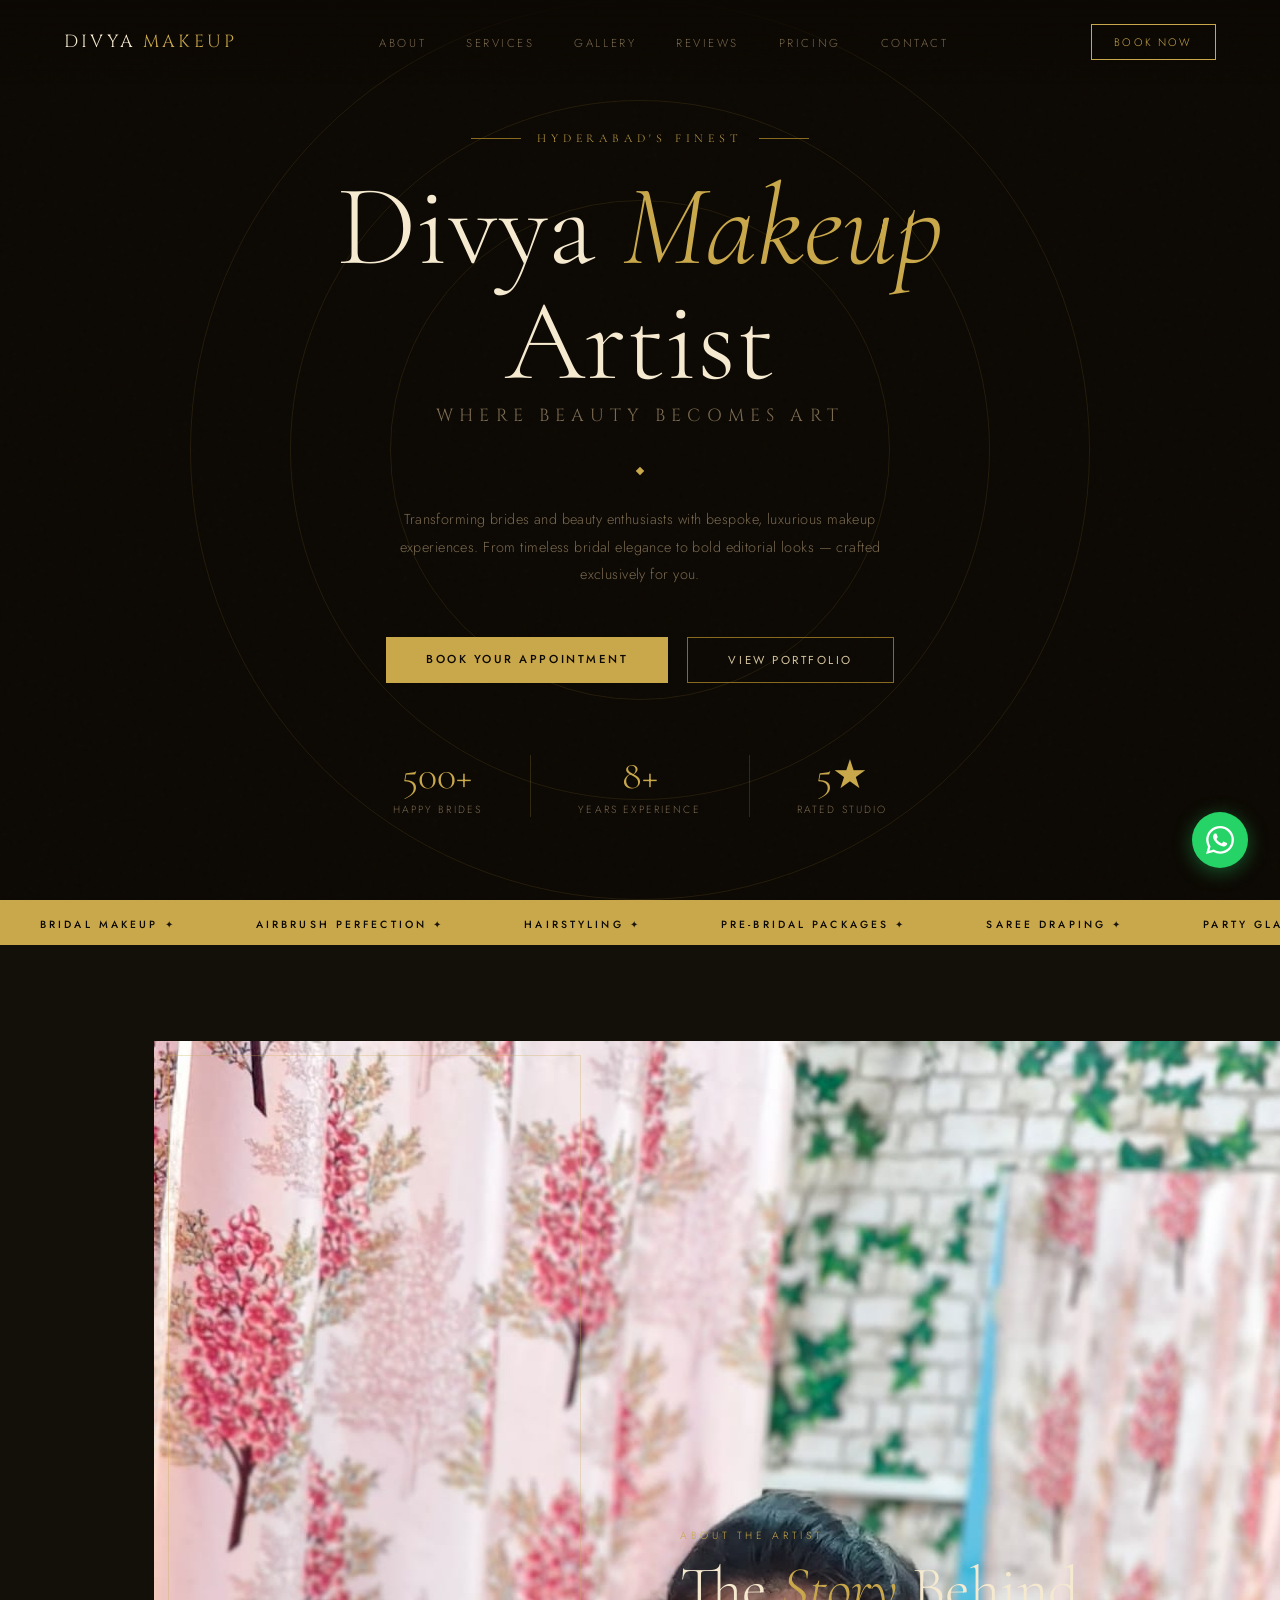
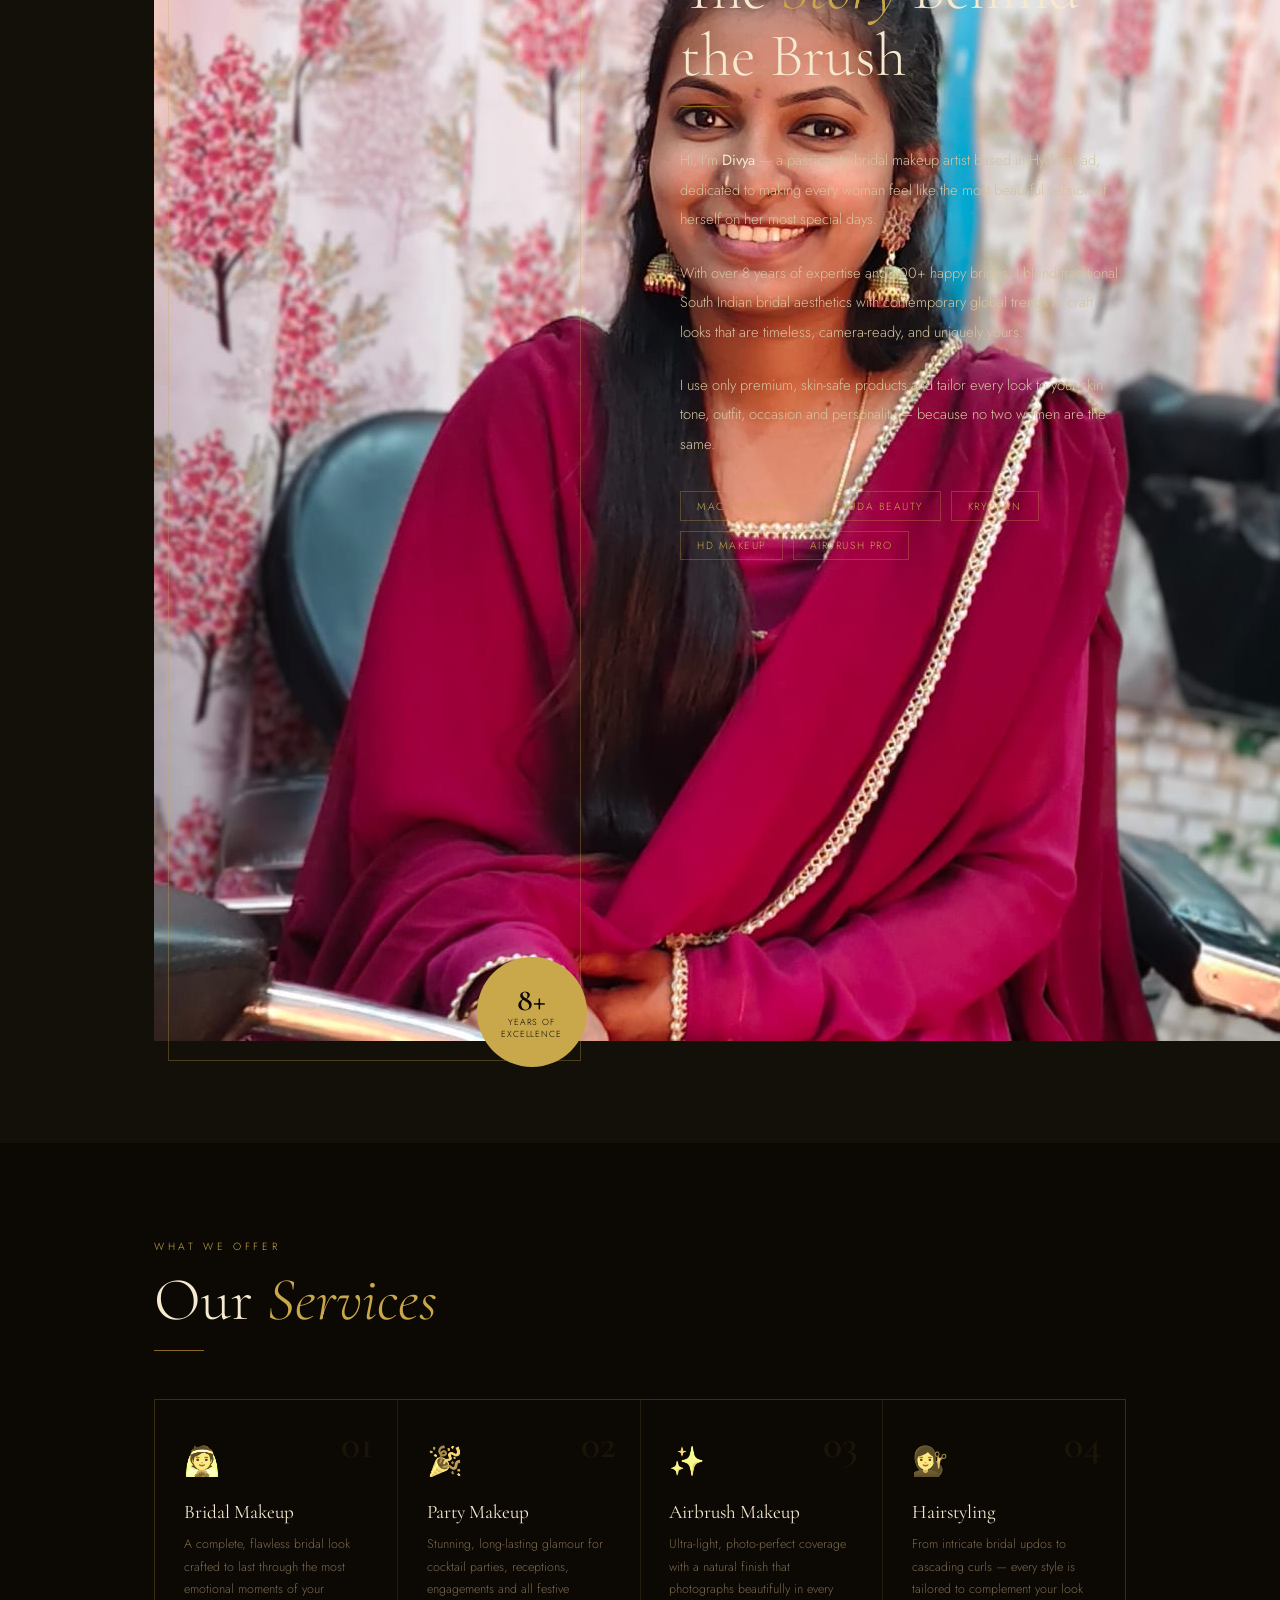
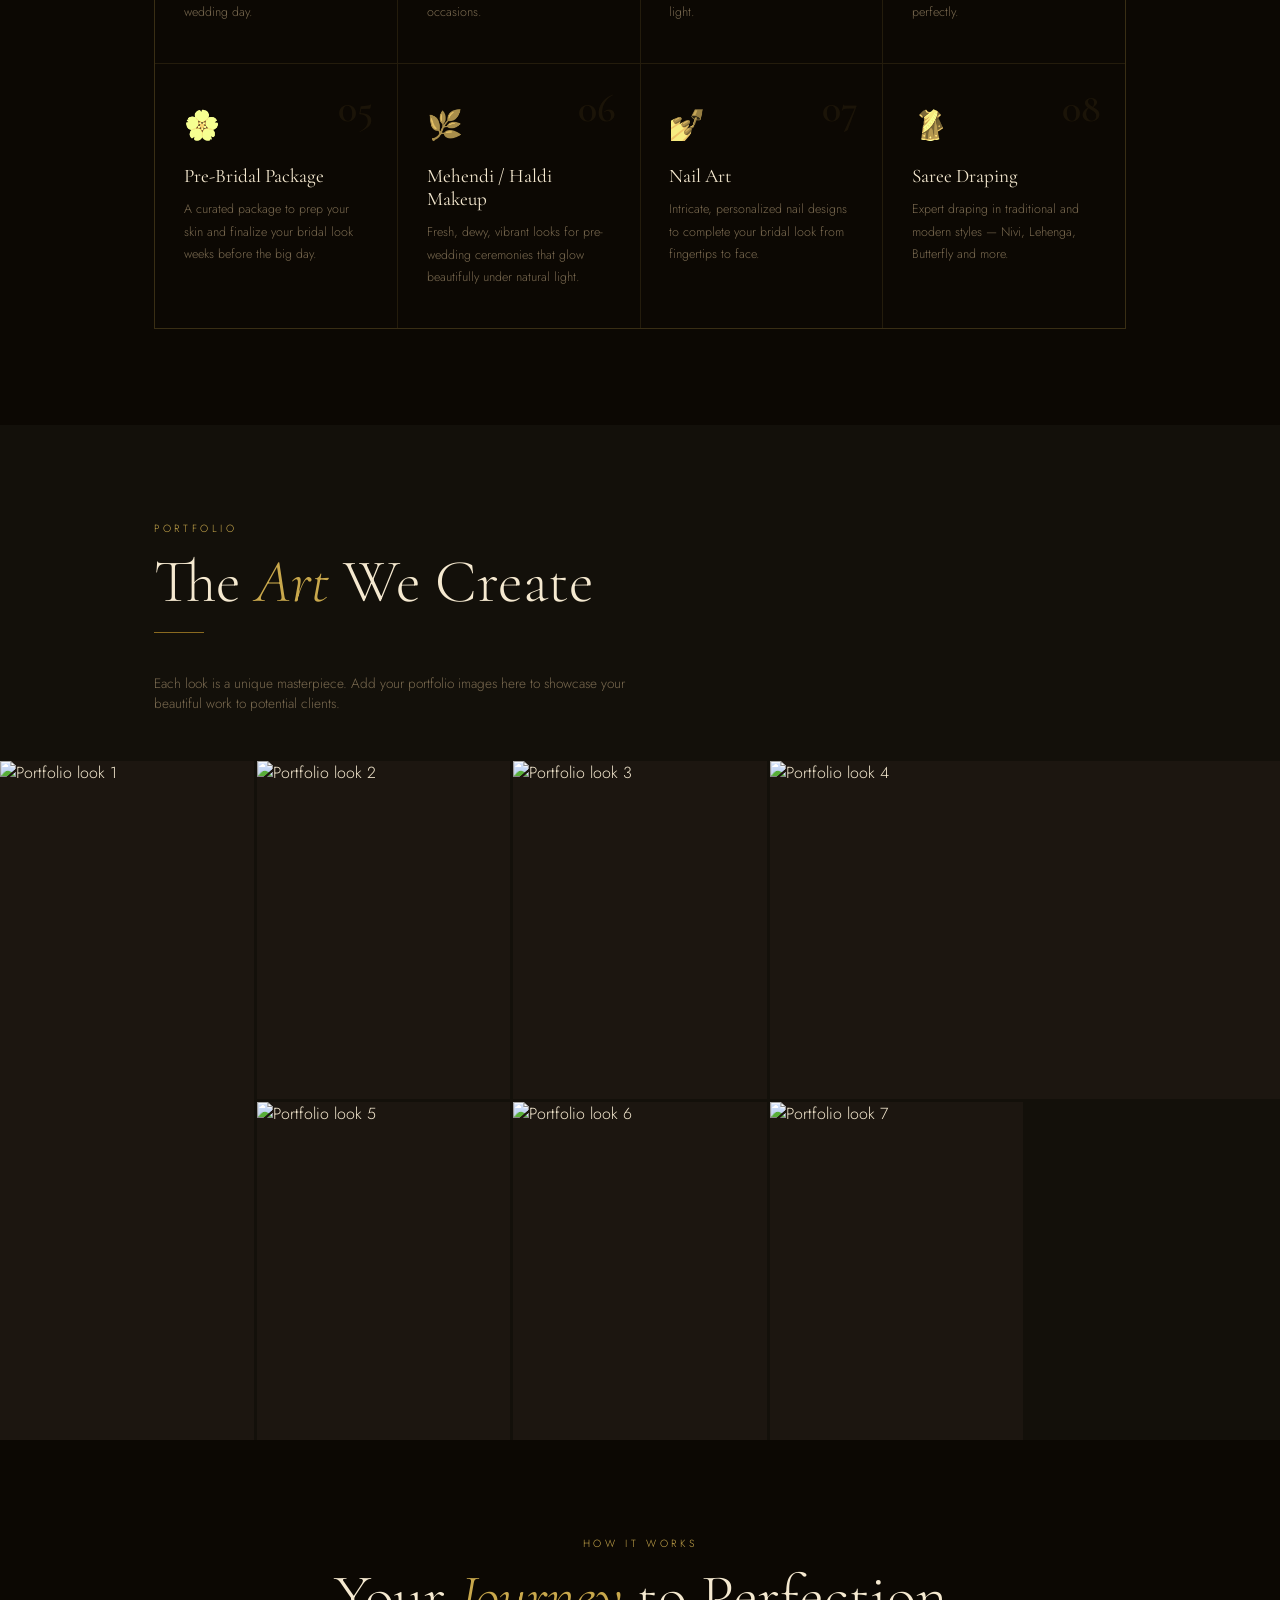
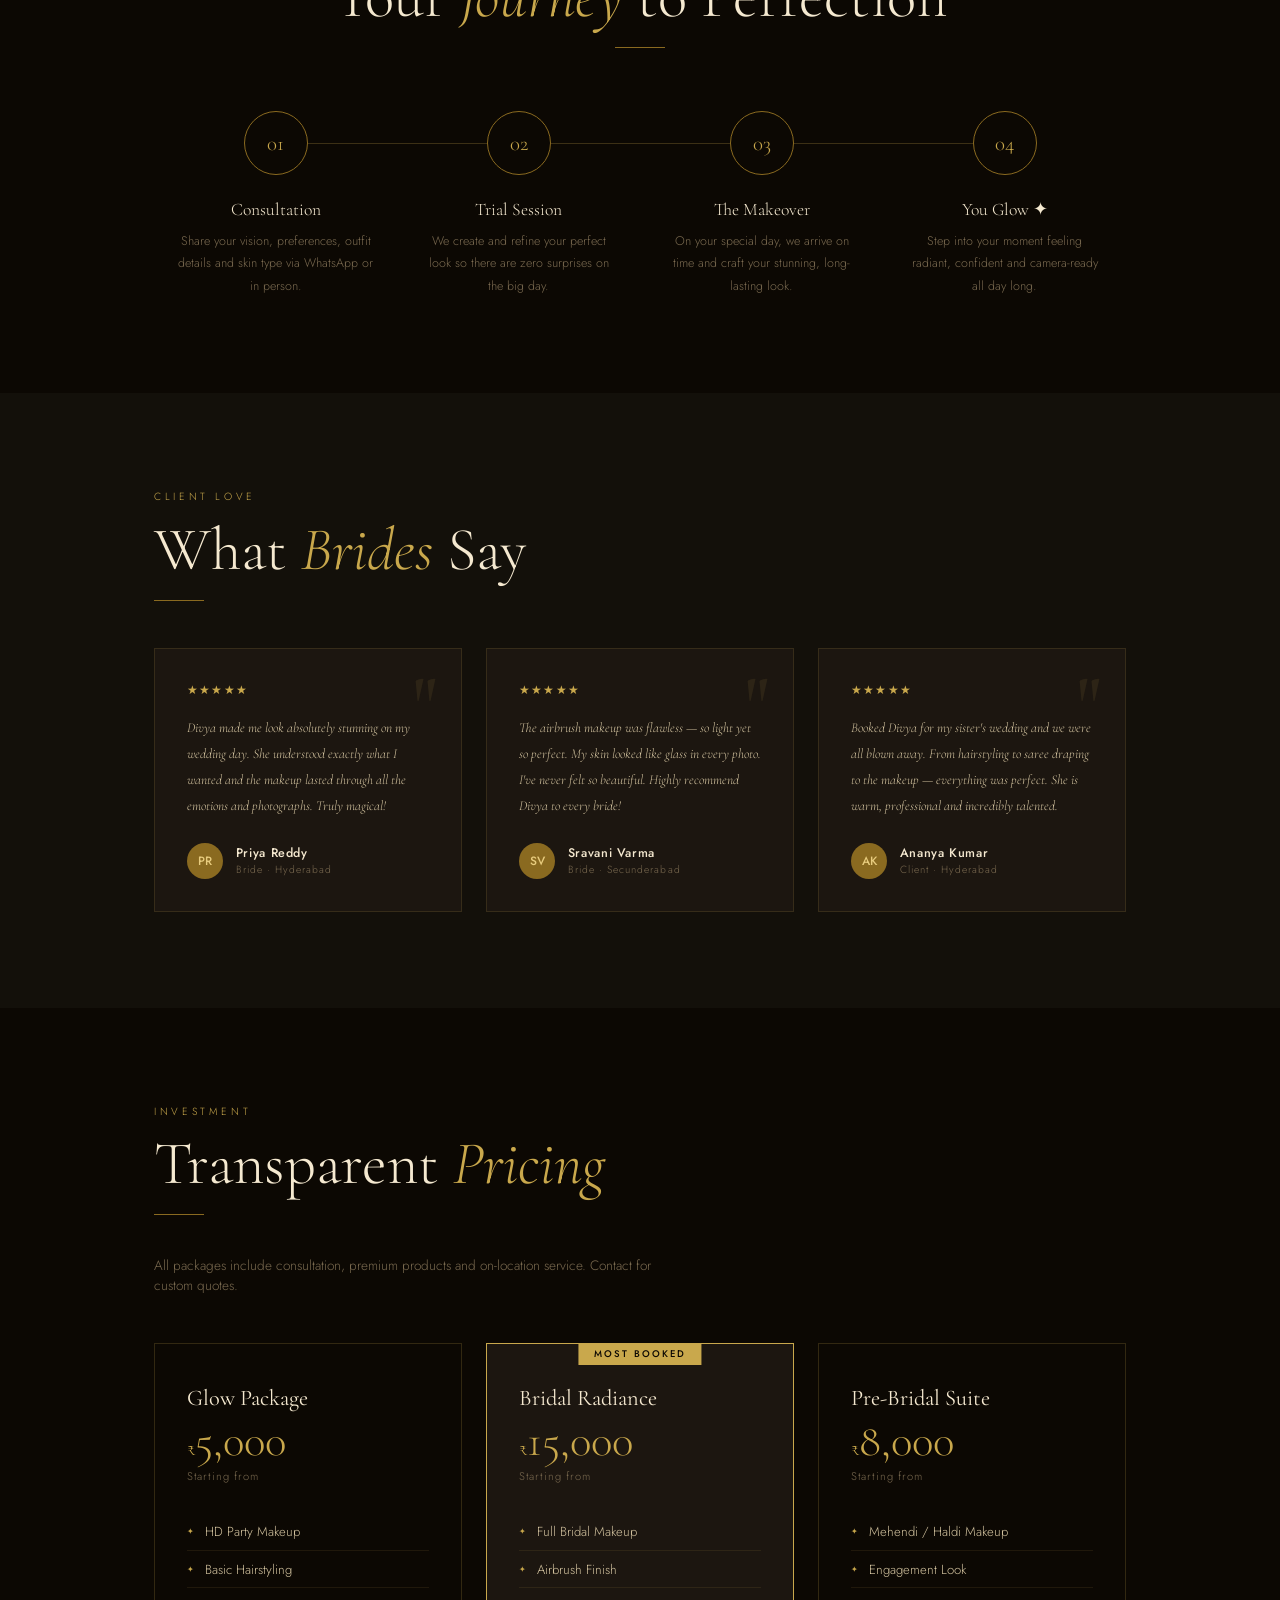
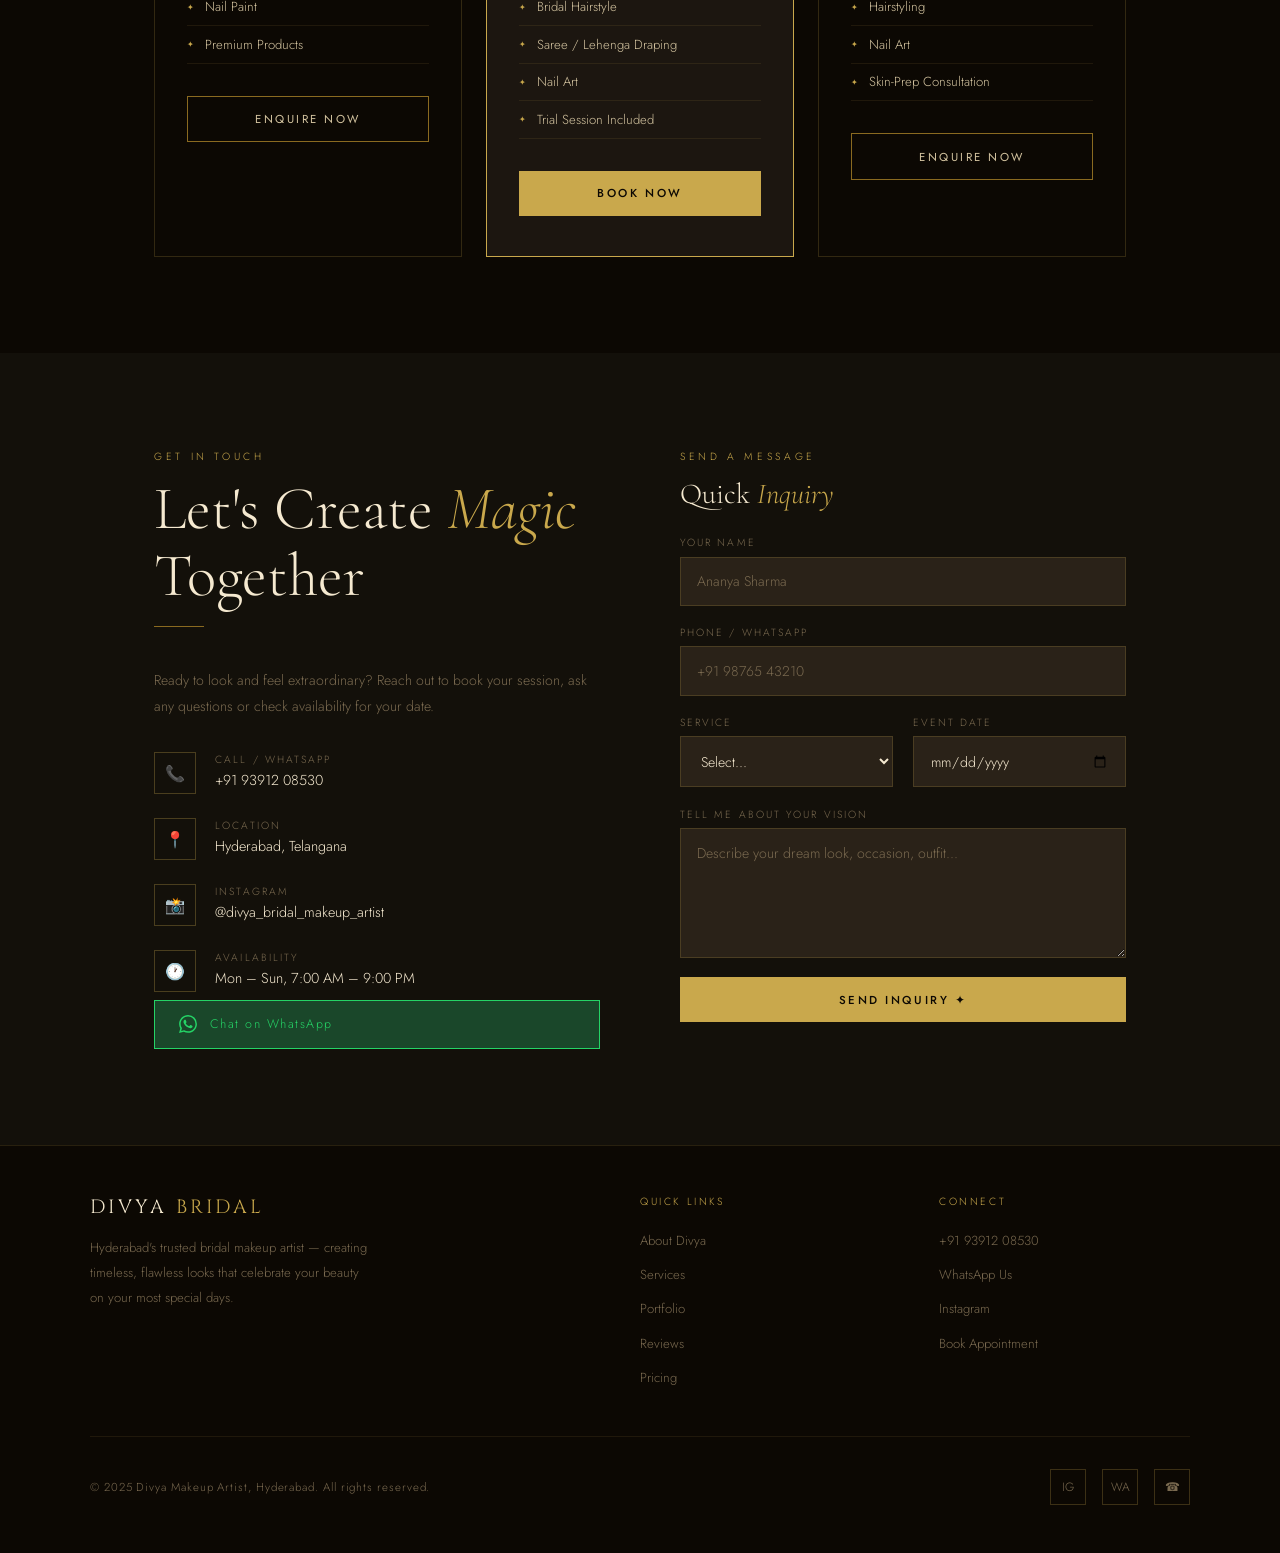
==== commit ede38b12: "Add about section main image and sync both site versions" ====
--- a/website.html
+++ b/website.html
@@ -899,10 +899,7 @@
     <div class="about-grid">
       <div class="about-image-wrap reveal">
         <div class="about-image-frame"></div>
-        <div class="about-image-placeholder">
-          <svg width="60" height="60" viewBox="0 0 24 24" fill="none" stroke="#c9a84c" stroke-width="0.8"><circle cx="12" cy="8" r="4"/><path d="M4 20c0-4 3.6-7 8-7s8 3 8 7"/></svg>
-          <p>Add Your Photo Here</p>
-        </div>
+        <img src="assets/images/gallery/about-main.jpeg" alt="About the artist" loading="lazy">
         <div class="about-badge">
           <span class="about-badge-num">8+</span>
           <span class="about-badge-text">Years of<br/>Excellence</span>
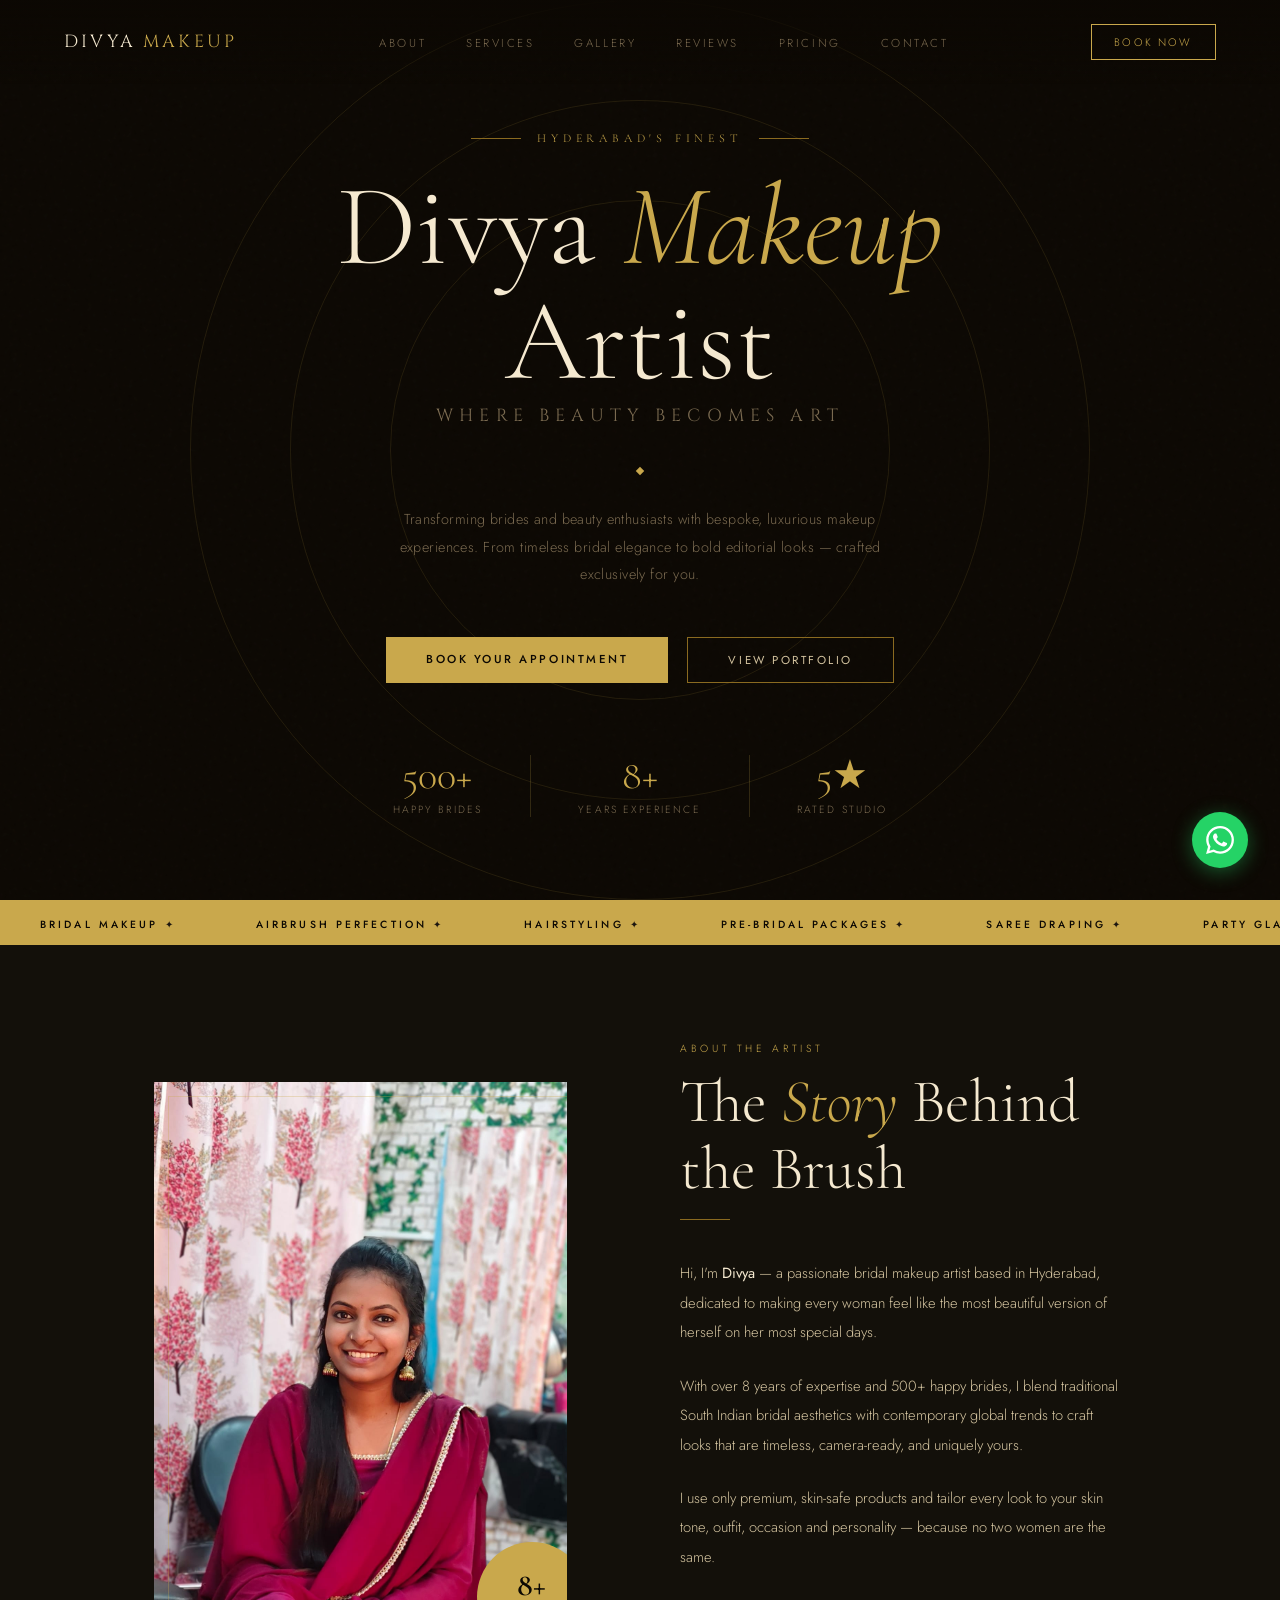
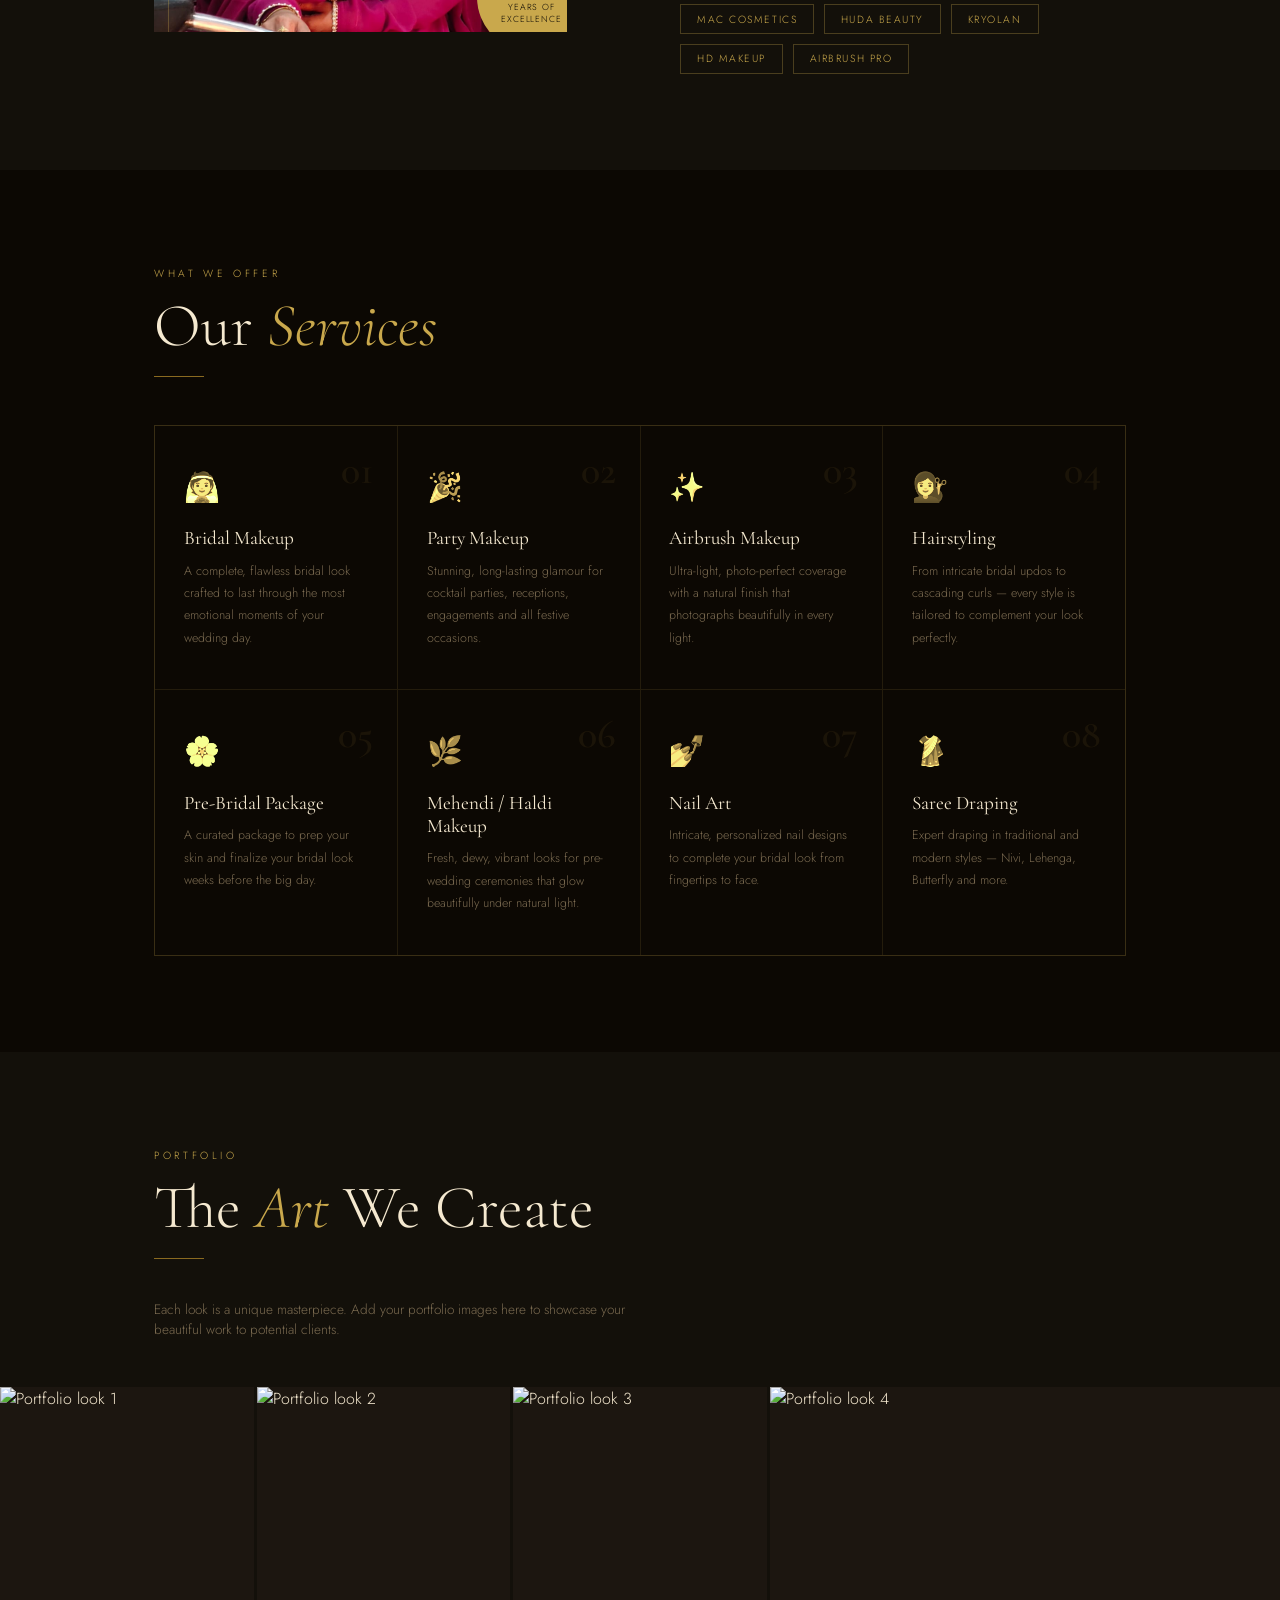
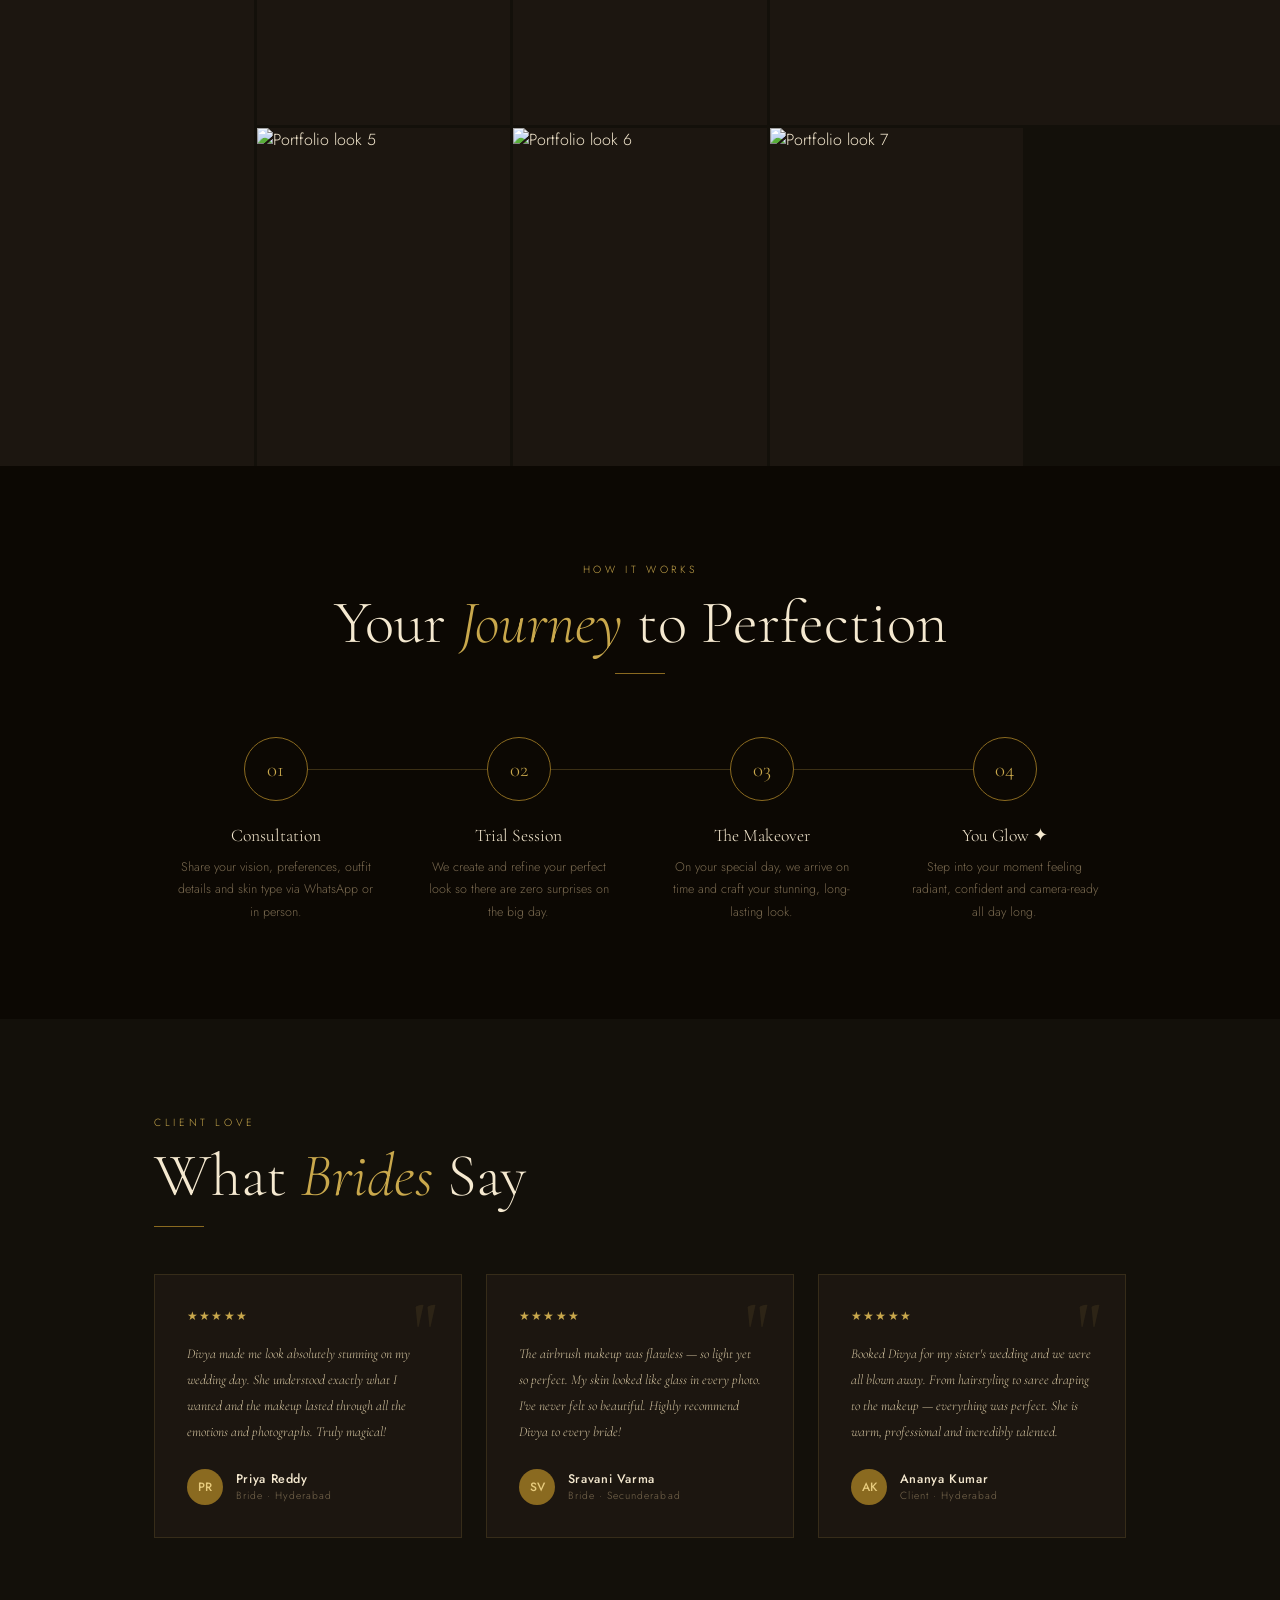
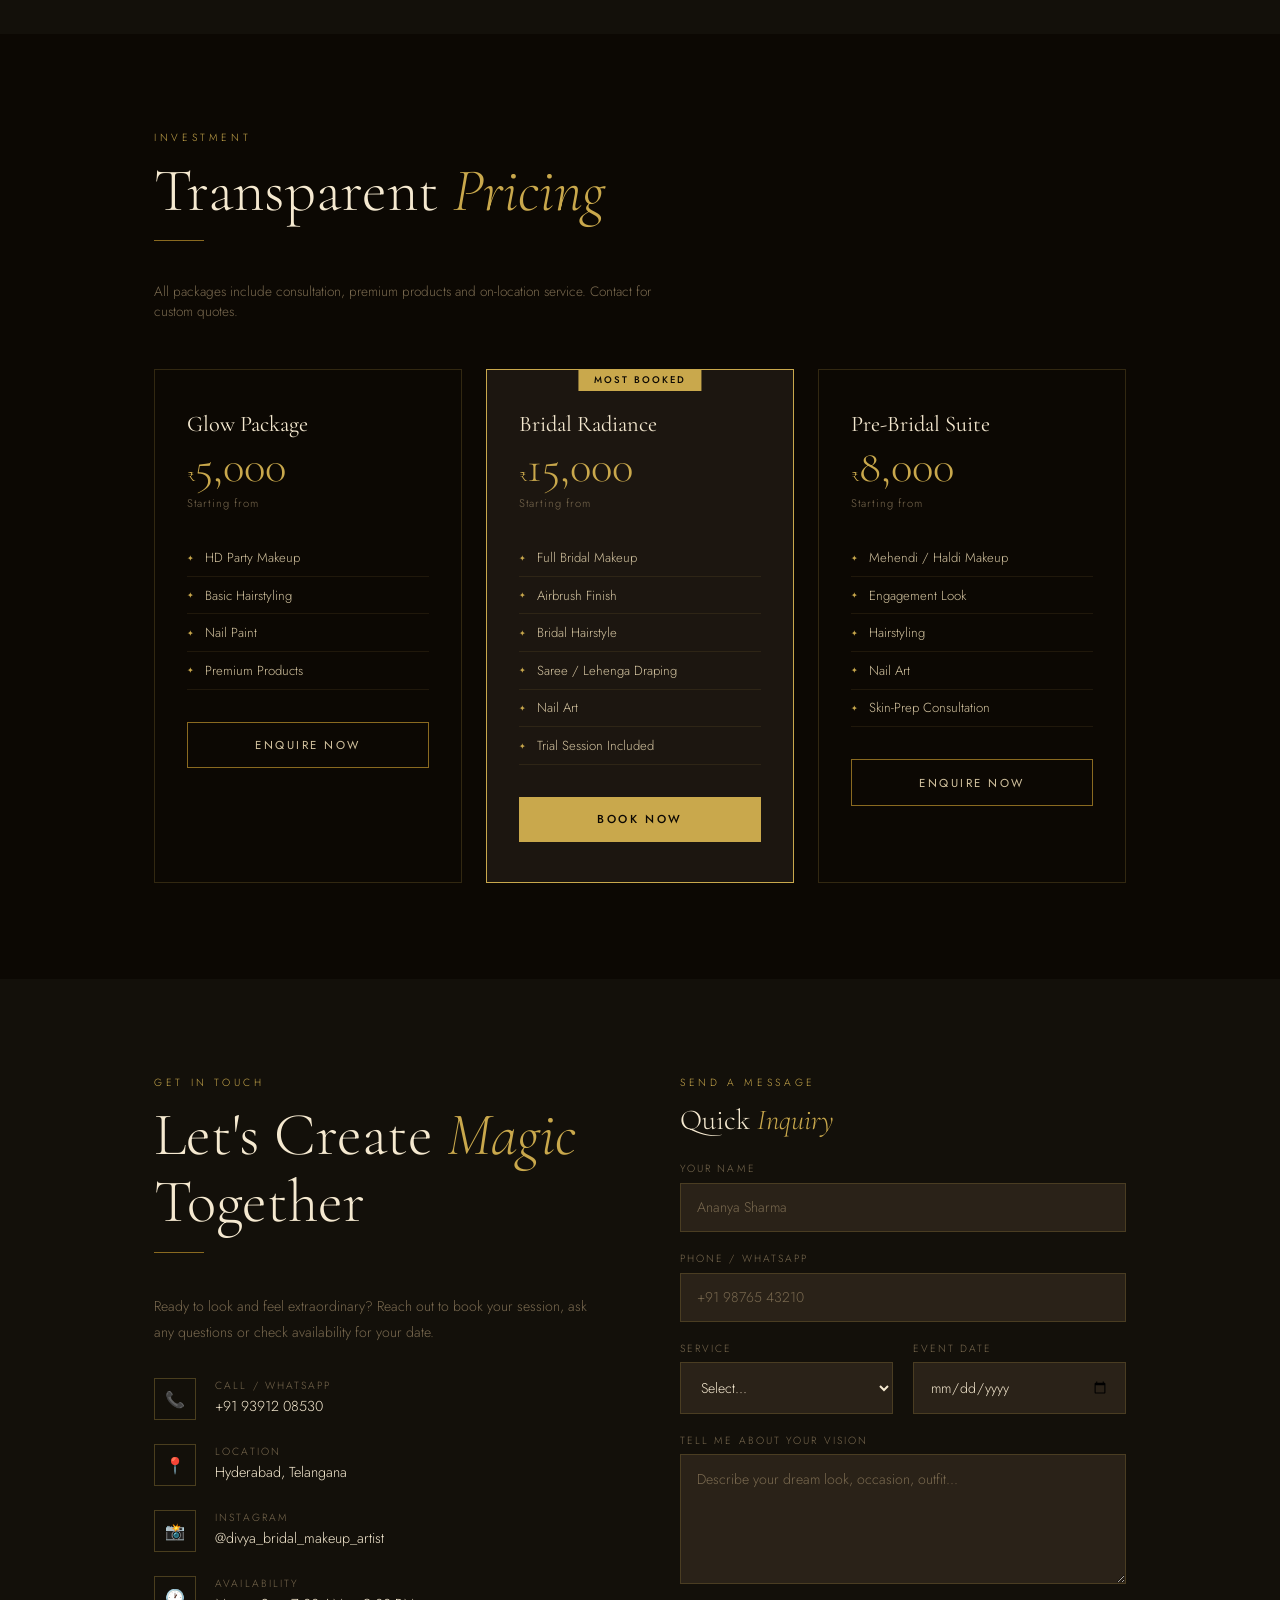
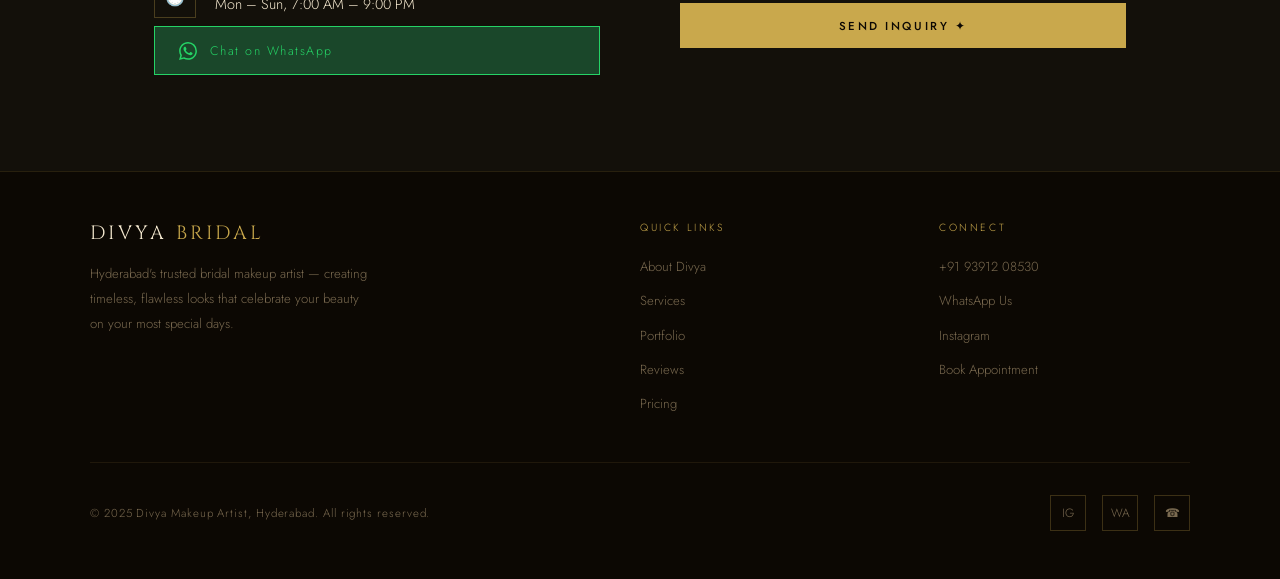
==== commit c4aba7a0: "Update website HTML with fixed about image crop" ====
--- a/website.html
+++ b/website.html
@@ -299,6 +299,14 @@
     position: relative;
     aspect-ratio: 3/4;
     max-height: 550px;
+    overflow: hidden;
+  }
+  .about-image-wrap img {
+    width: 100%;
+    height: 100%;
+    object-fit: cover;
+    object-position: center;
+    display: block;
   }
   .about-image-frame {
     position: absolute;
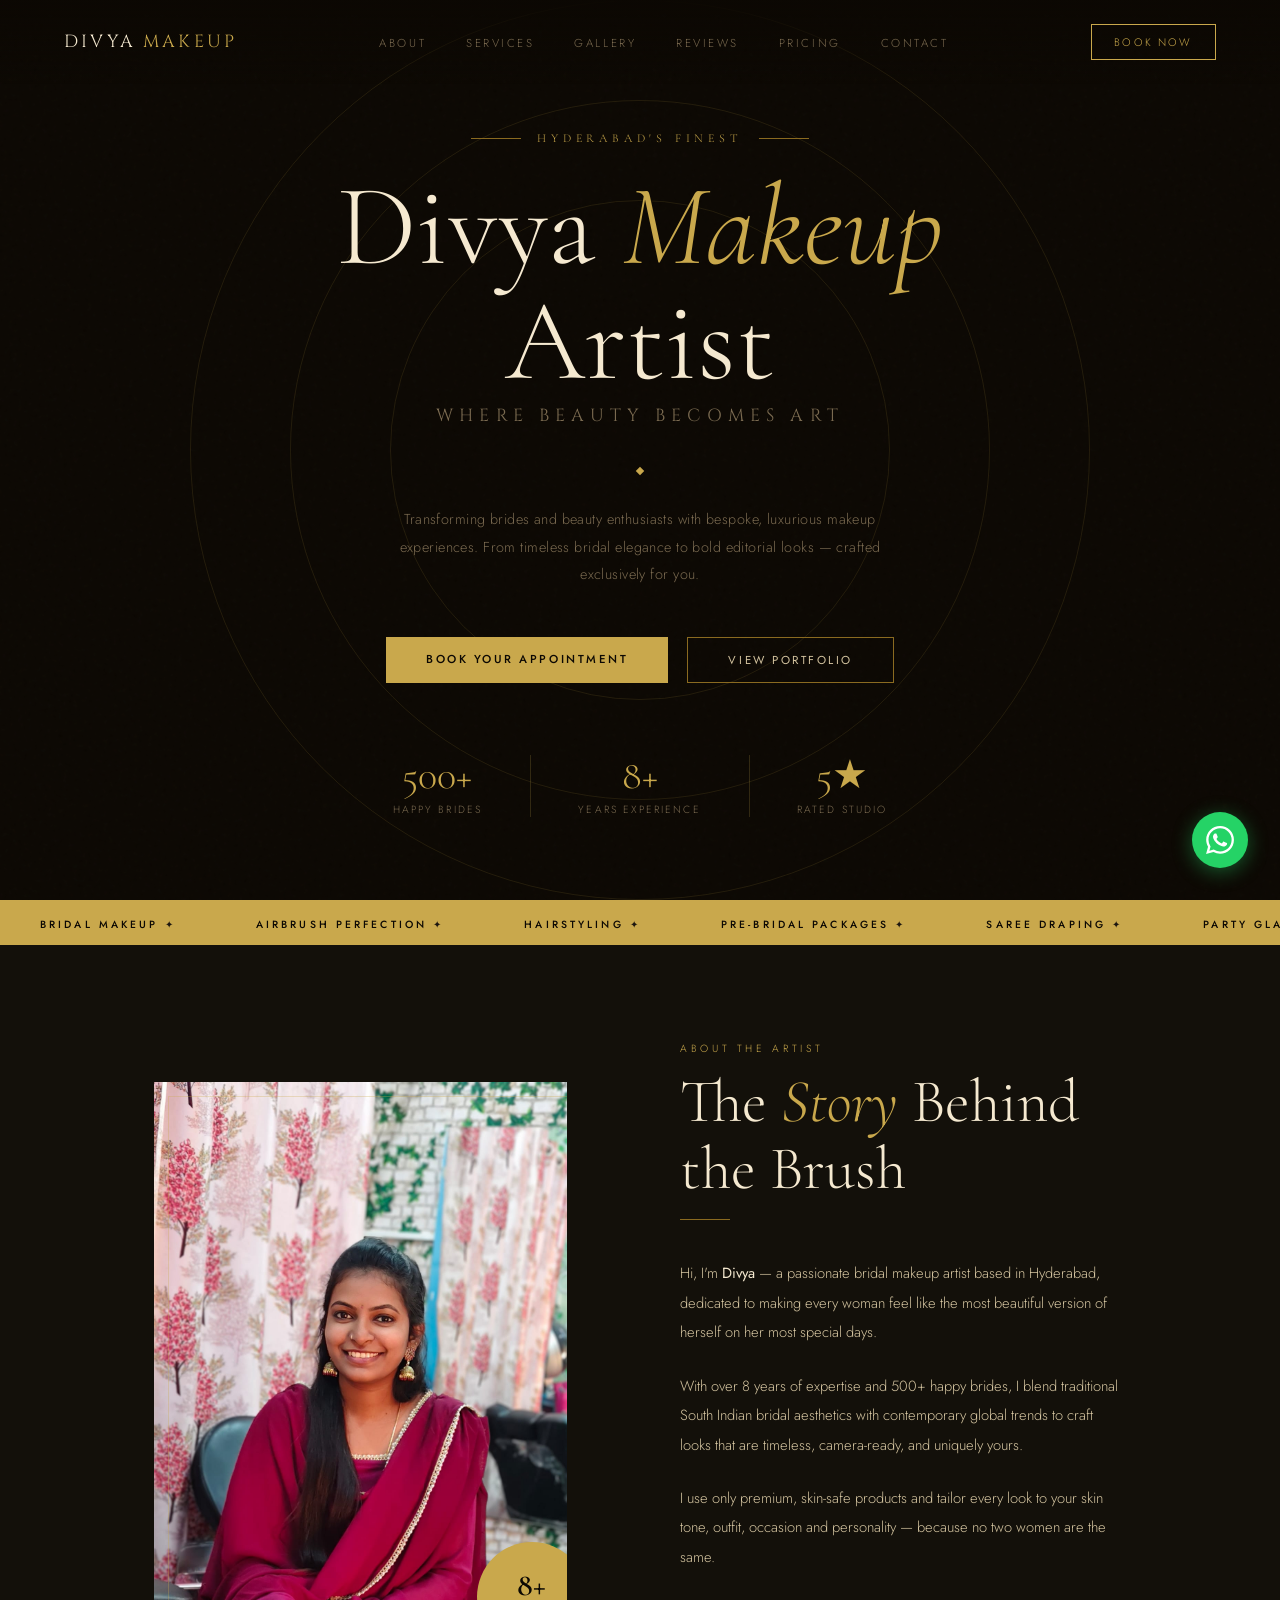
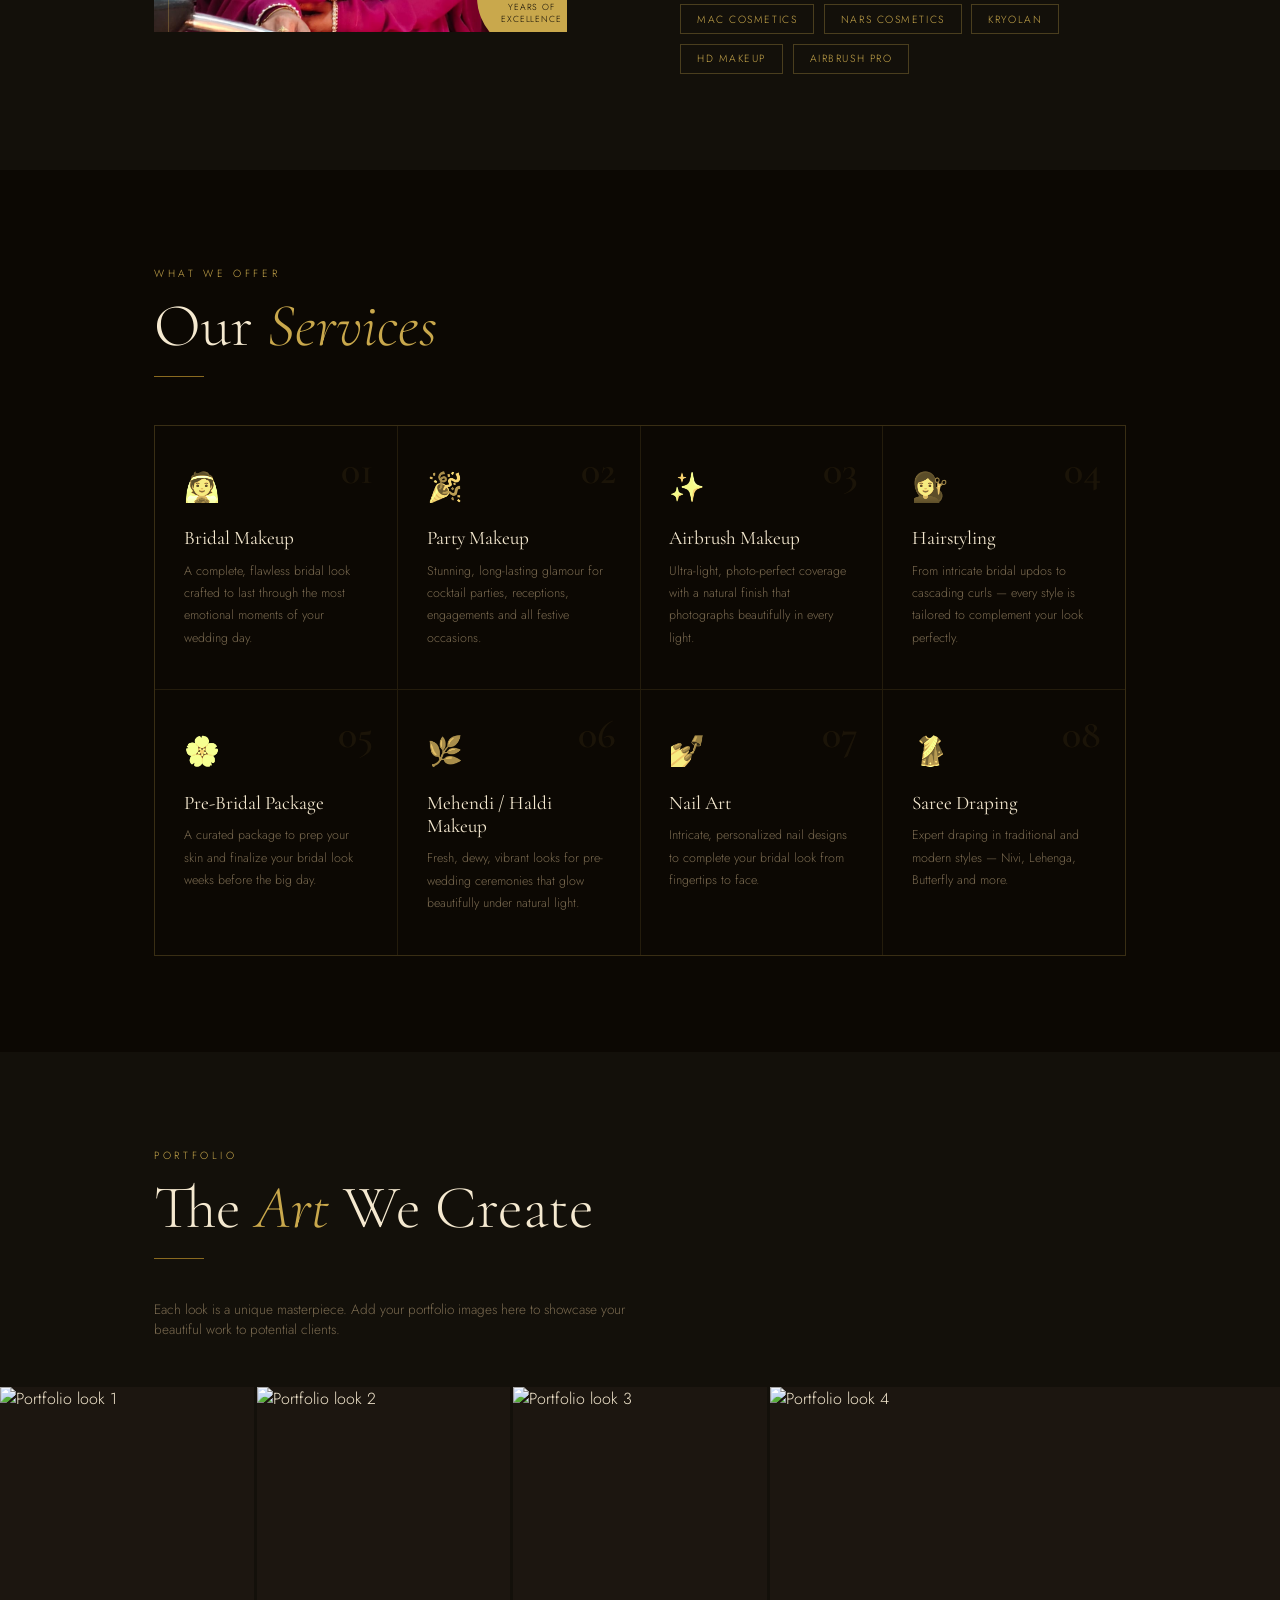
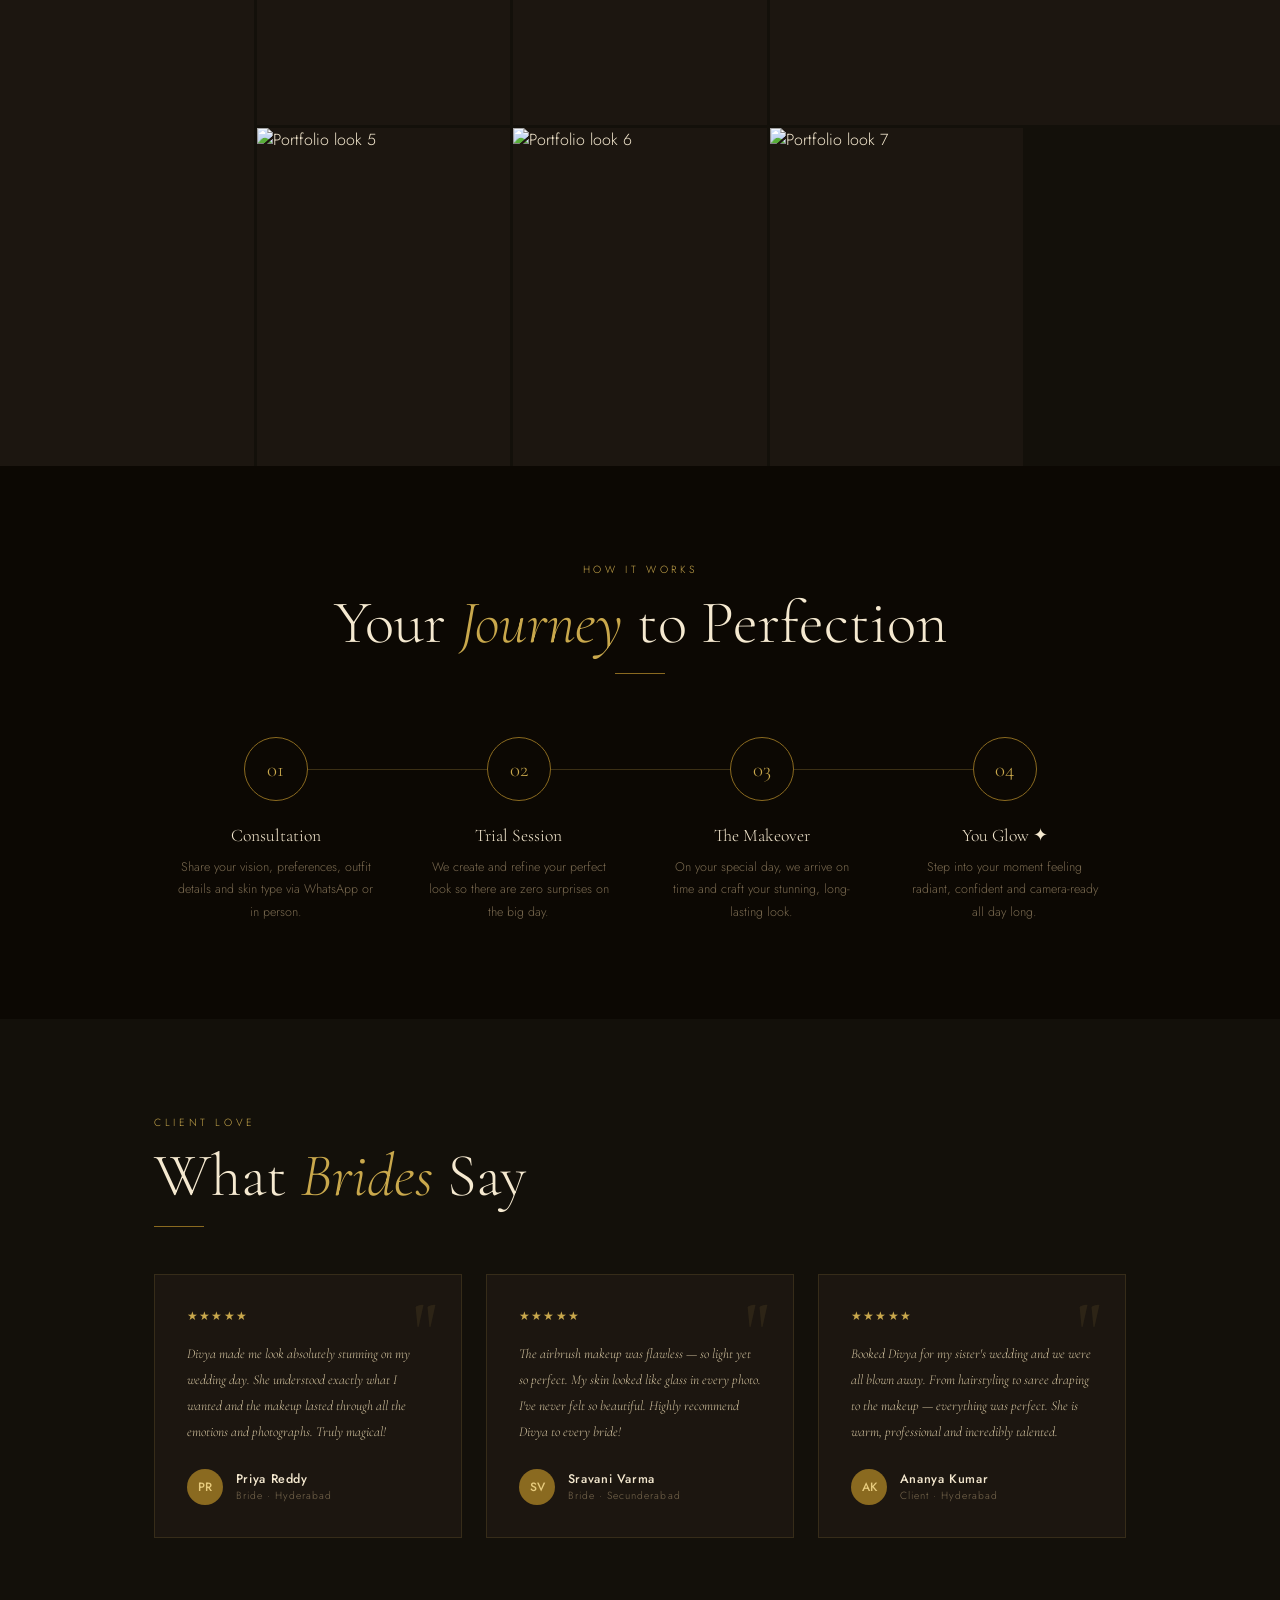
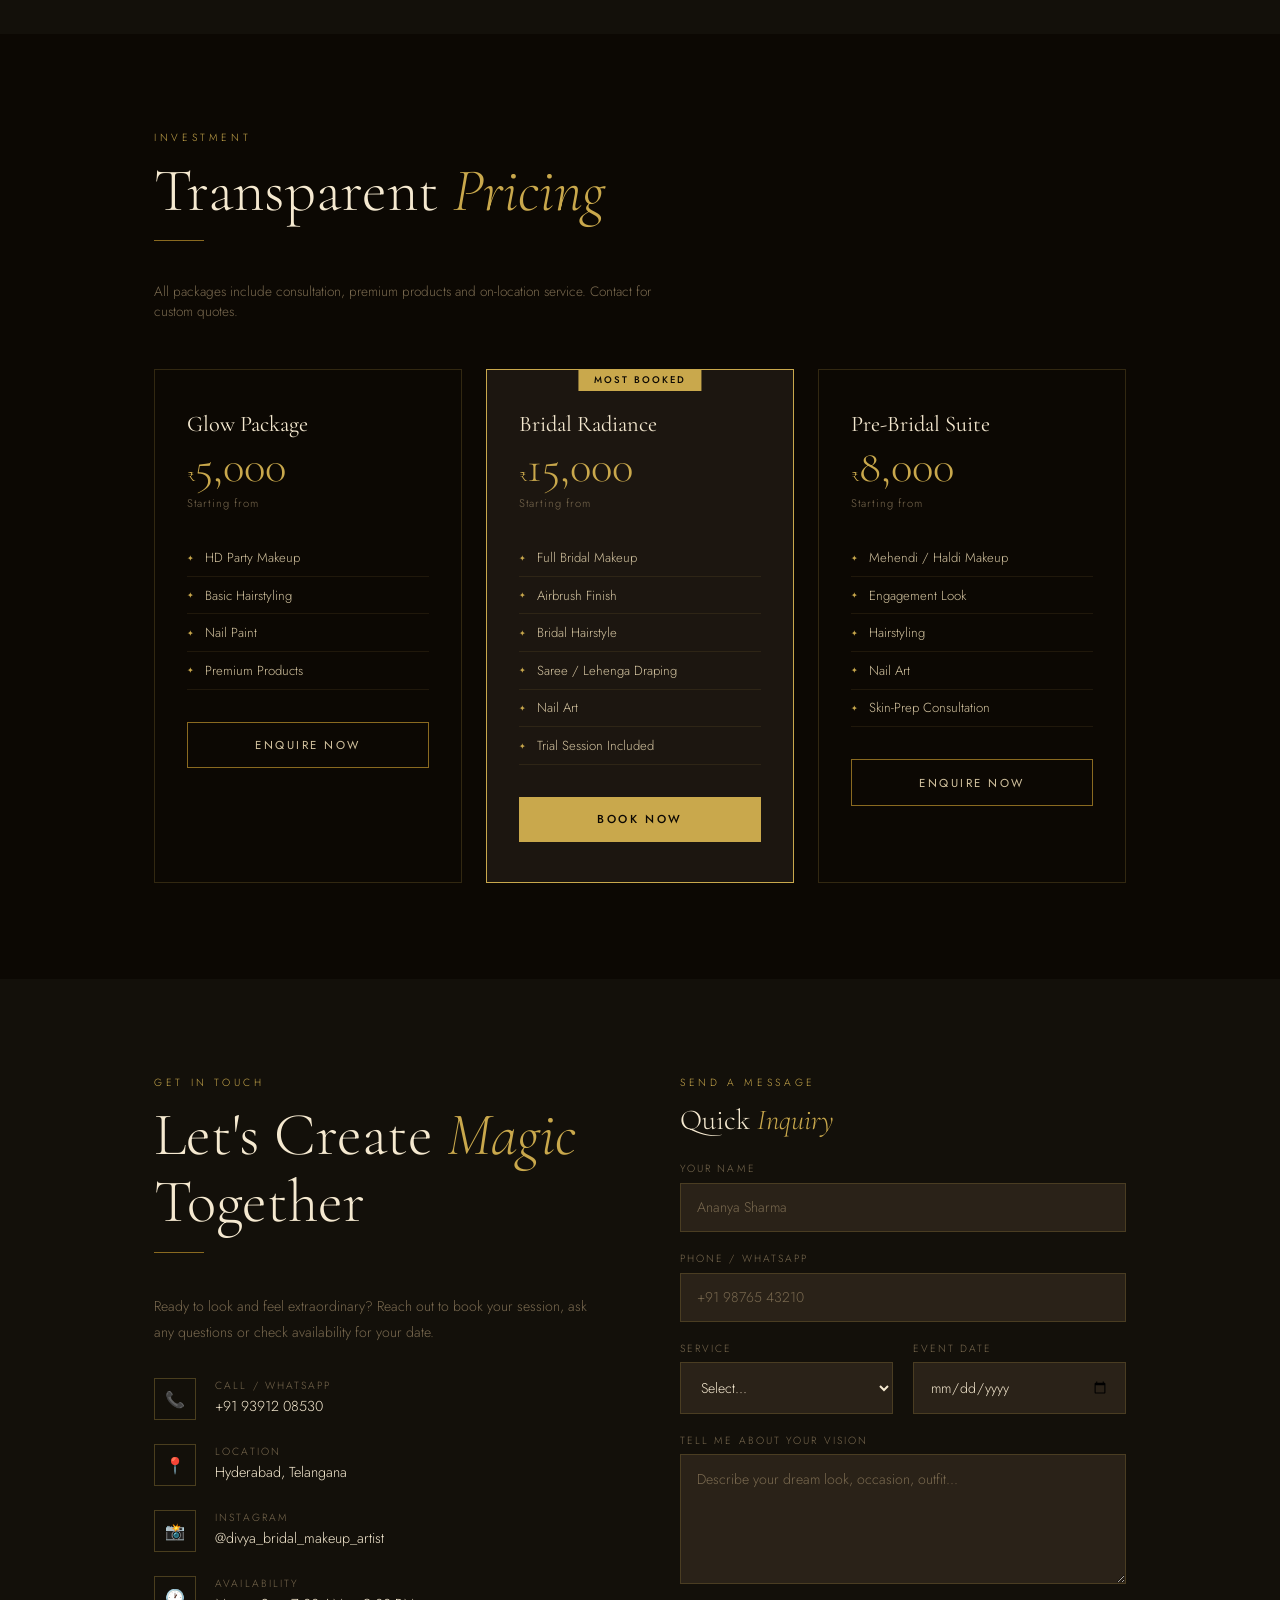
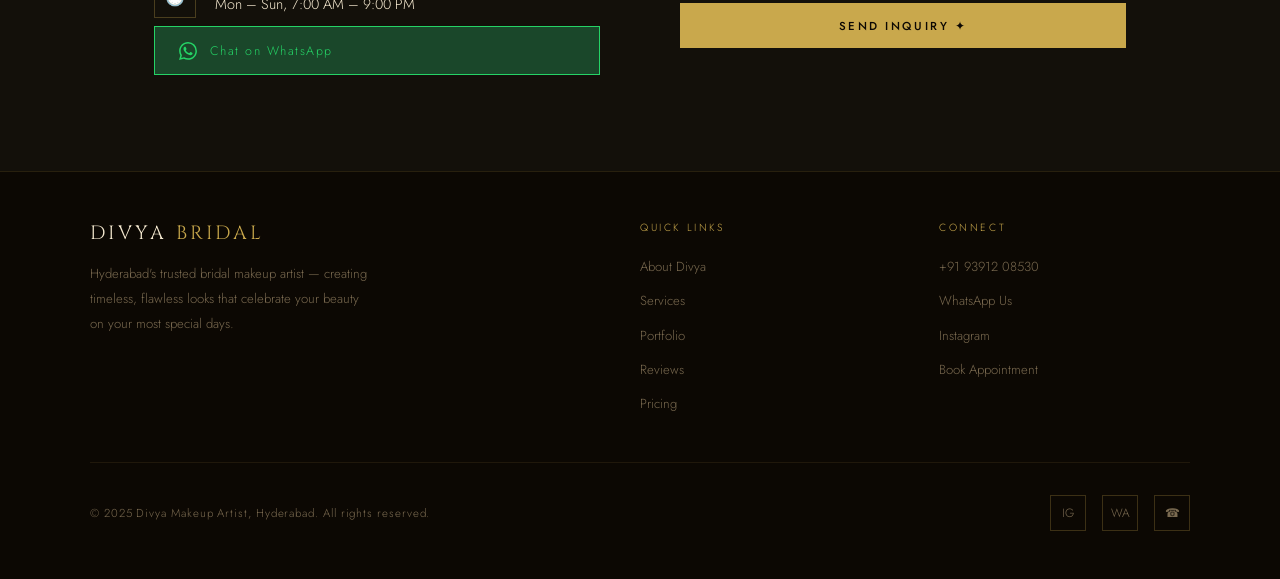
==== commit 5511c9f6: "changes" ====
--- a/website.html
+++ b/website.html
@@ -923,7 +923,7 @@
         <p>I use only premium, skin-safe products and tailor every look to your skin tone, outfit, occasion and personality — because no two women are the same.</p>
         <div class="about-tags">
           <span class="about-tag">MAC Cosmetics</span>
-          <span class="about-tag">HUDA Beauty</span>
+          <span class="about-tag">NARS Cosmetics</span>
           <span class="about-tag">Kryolan</span>
           <span class="about-tag">HD Makeup</span>
           <span class="about-tag">Airbrush Pro</span>
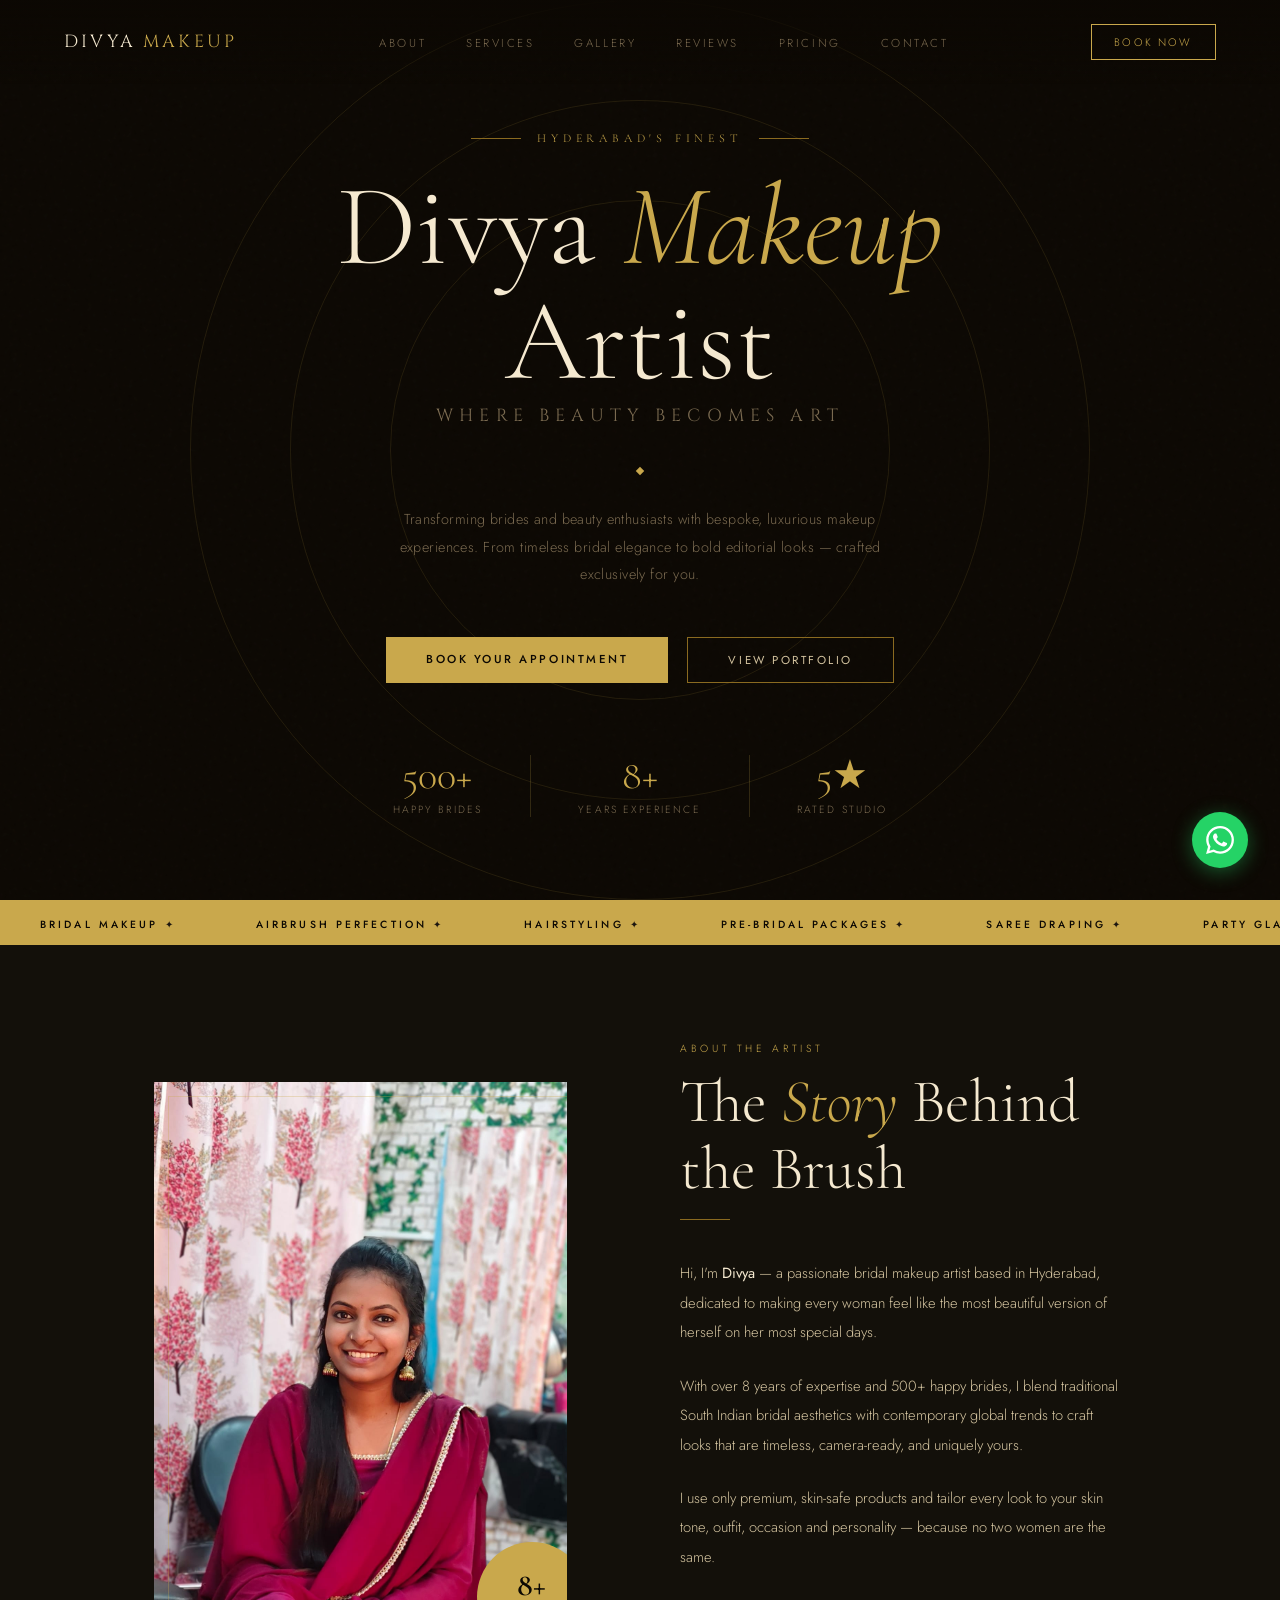
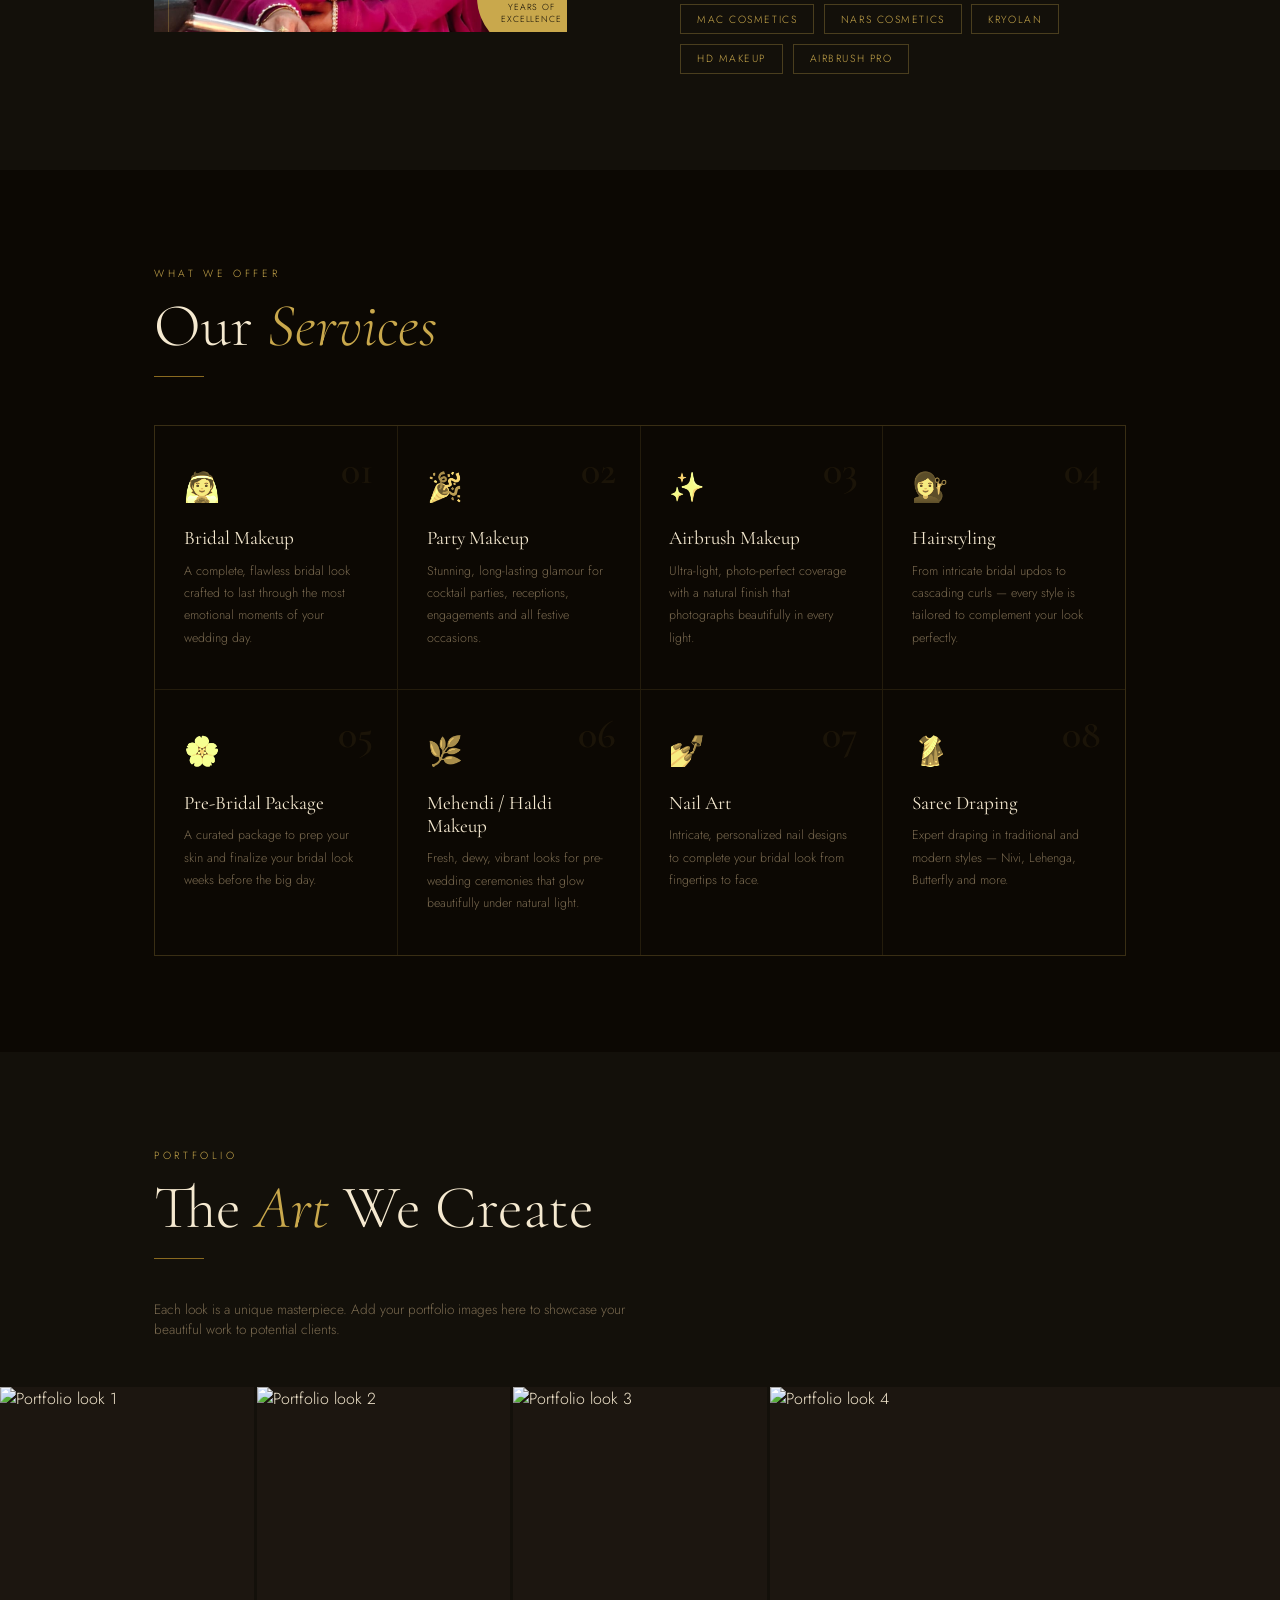
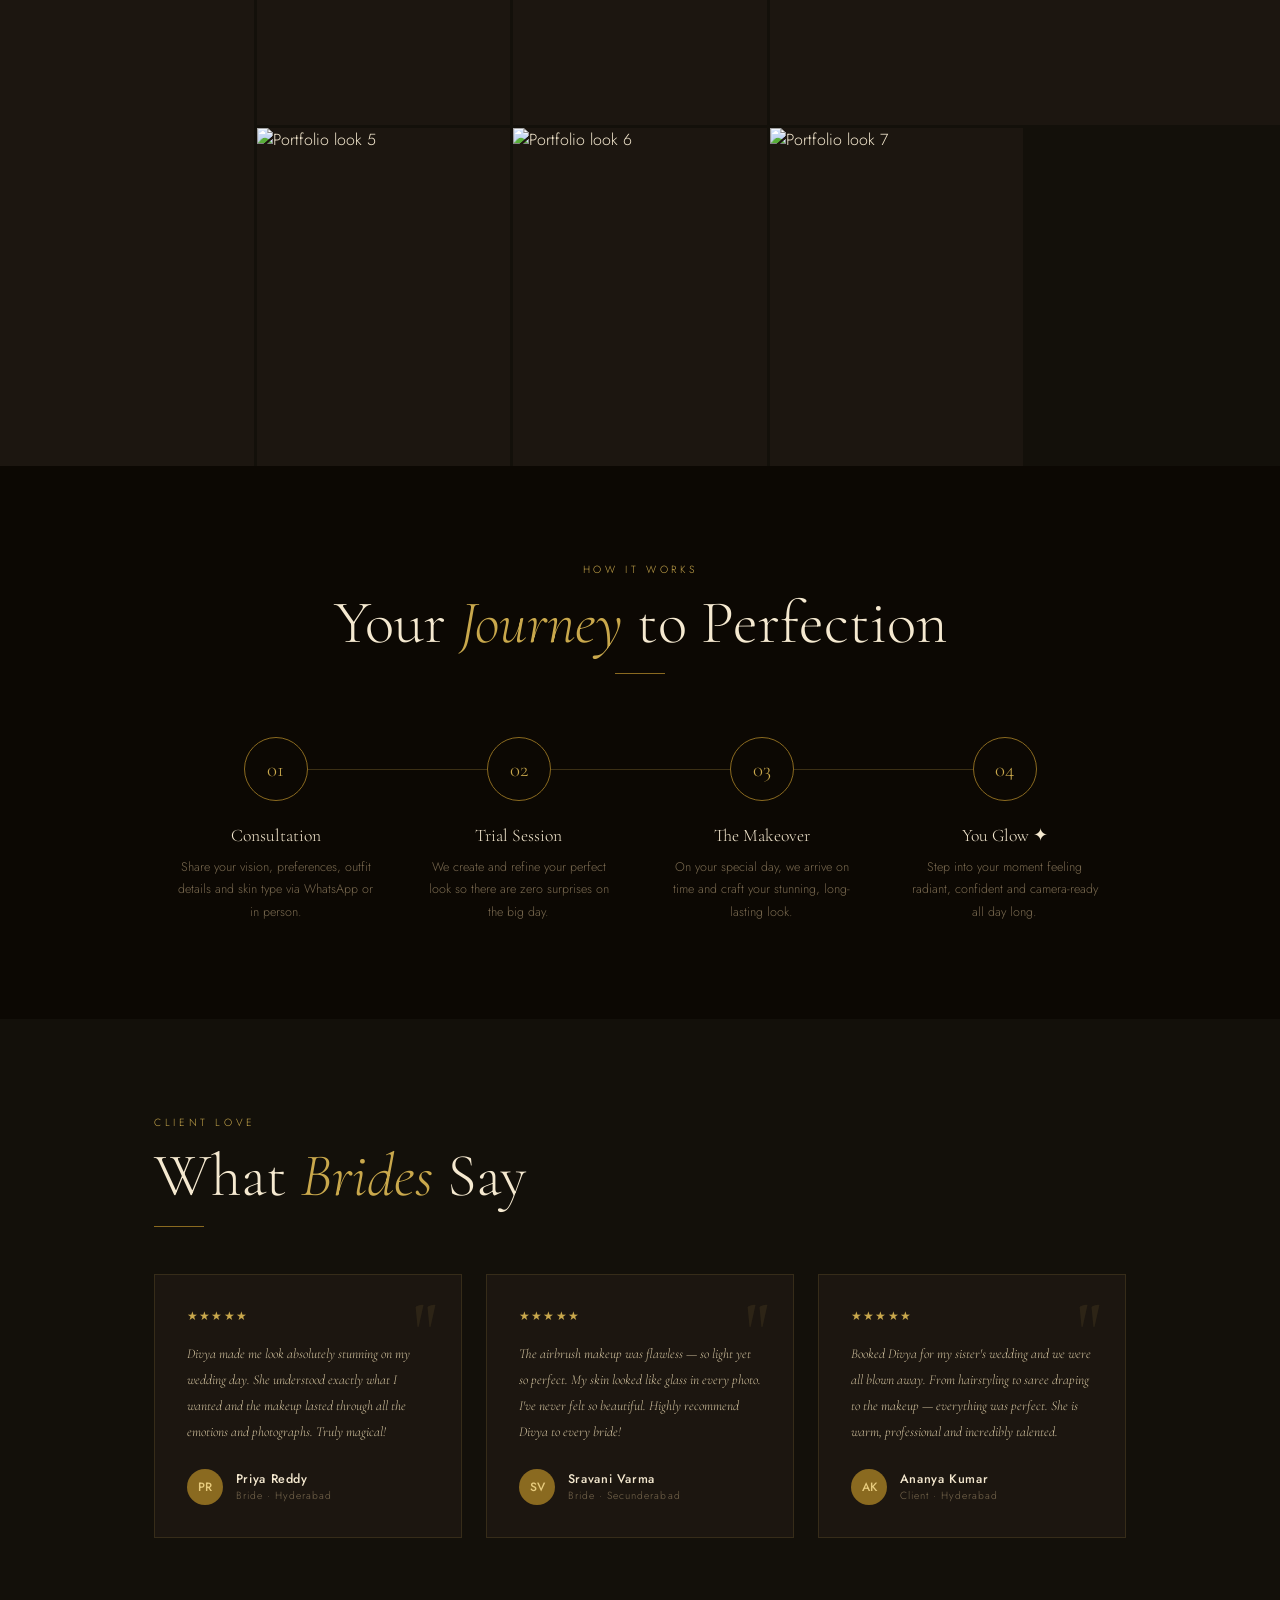
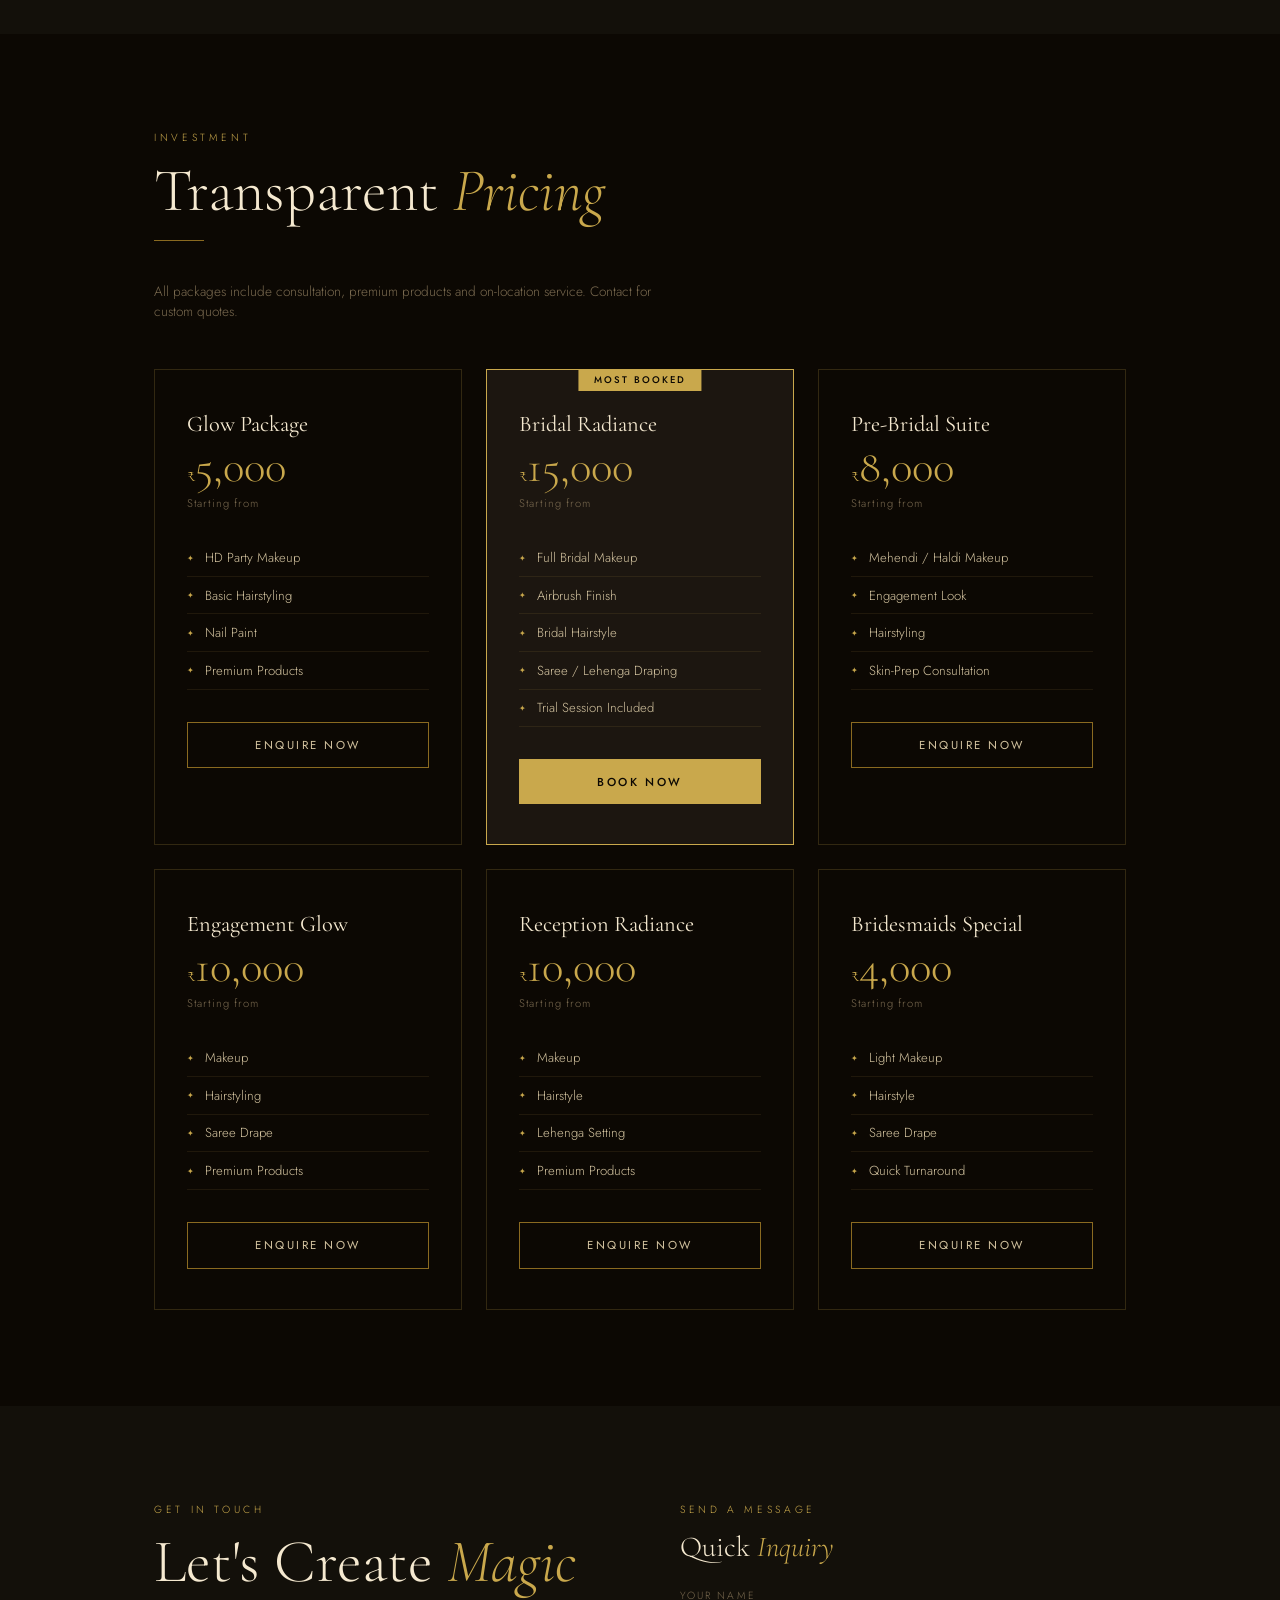
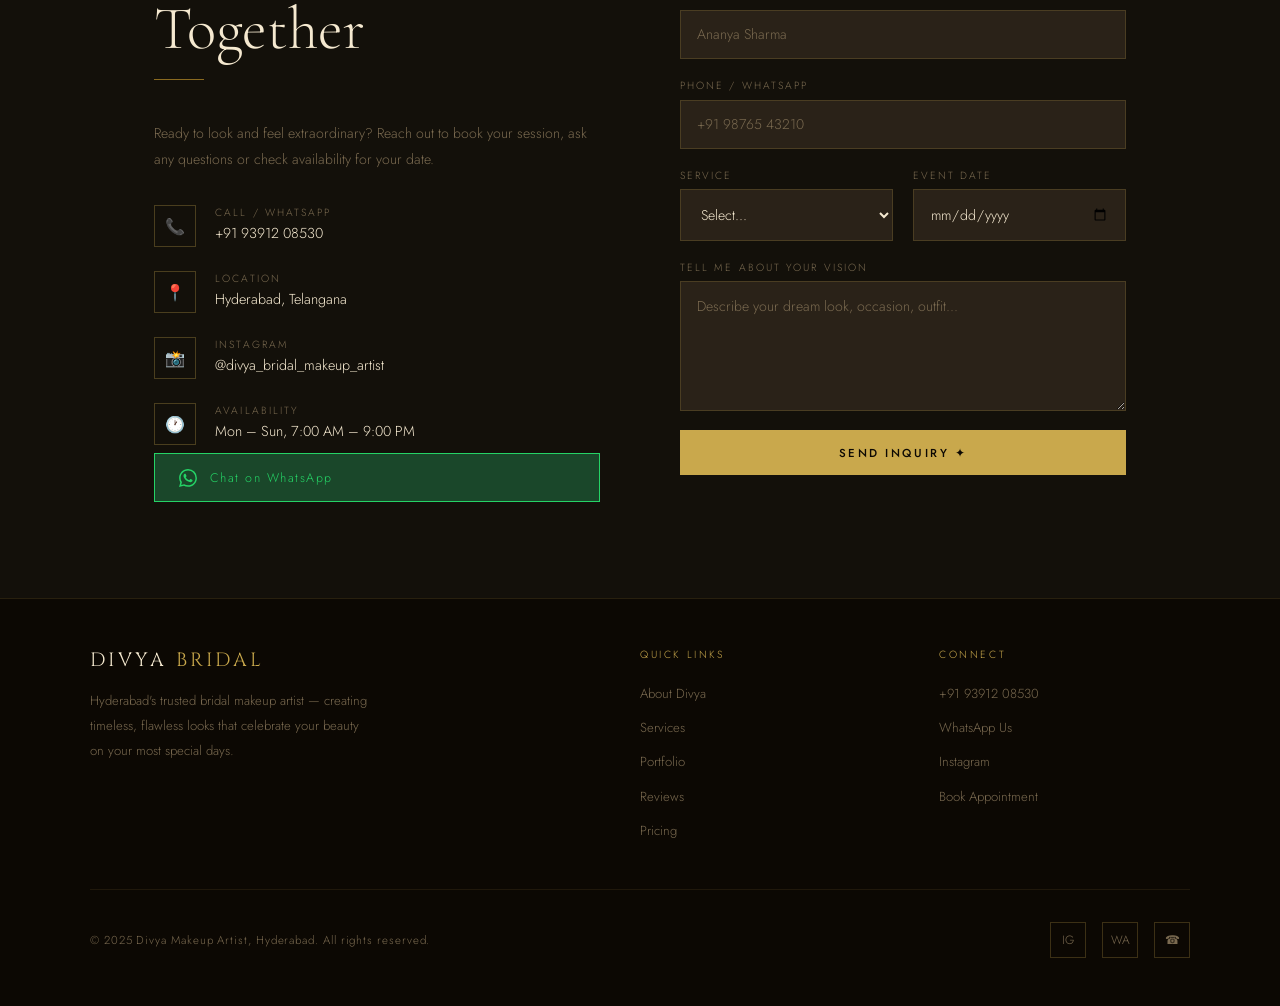
==== commit fedb41ab: "Update pricing: Add Engagement (10k), Reception (10k), Bridesmaids (4k); Remove Nail Art from Bridal" ====
--- a/website.html
+++ b/website.html
@@ -1147,7 +1147,6 @@
           <li>Airbrush Finish</li>
           <li>Bridal Hairstyle</li>
           <li>Saree / Lehenga Draping</li>
-          <li>Nail Art</li>
           <li>Trial Session Included</li>
         </ul>
         <a class="btn-gold" href="https://wa.me/919391208530" target="_blank" style="display:block;text-align:center;">Book Now</a>
@@ -1160,8 +1159,43 @@
           <li>Mehendi / Haldi Makeup</li>
           <li>Engagement Look</li>
           <li>Hairstyling</li>
-          <li>Nail Art</li>
           <li>Skin-Prep Consultation</li>
+        </ul>
+        <a class="btn-outline" href="https://wa.me/919391208530" target="_blank" style="display:block;text-align:center;">Enquire Now</a>
+      </div>
+      <div class="pricing-card">
+        <div class="pricing-name">Engagement Glow</div>
+        <div class="pricing-price"><span>₹</span>10,000</div>
+        <div class="pricing-sub">Starting from</div>
+        <ul class="pricing-features">
+          <li>Makeup</li>
+          <li>Hairstyling</li>
+          <li>Saree Drape</li>
+          <li>Premium Products</li>
+        </ul>
+        <a class="btn-outline" href="https://wa.me/919391208530" target="_blank" style="display:block;text-align:center;">Enquire Now</a>
+      </div>
+      <div class="pricing-card">
+        <div class="pricing-name">Reception Radiance</div>
+        <div class="pricing-price"><span>₹</span>10,000</div>
+        <div class="pricing-sub">Starting from</div>
+        <ul class="pricing-features">
+          <li>Makeup</li>
+          <li>Hairstyle</li>
+          <li>Lehenga Setting</li>
+          <li>Premium Products</li>
+        </ul>
+        <a class="btn-outline" href="https://wa.me/919391208530" target="_blank" style="display:block;text-align:center;">Enquire Now</a>
+      </div>
+      <div class="pricing-card">
+        <div class="pricing-name">Bridesmaids Special</div>
+        <div class="pricing-price"><span>₹</span>4,000</div>
+        <div class="pricing-sub">Starting from</div>
+        <ul class="pricing-features">
+          <li>Light Makeup</li>
+          <li>Hairstyle</li>
+          <li>Saree Drape</li>
+          <li>Quick Turnaround</li>
         </ul>
         <a class="btn-outline" href="https://wa.me/919391208530" target="_blank" style="display:block;text-align:center;">Enquire Now</a>
       </div>
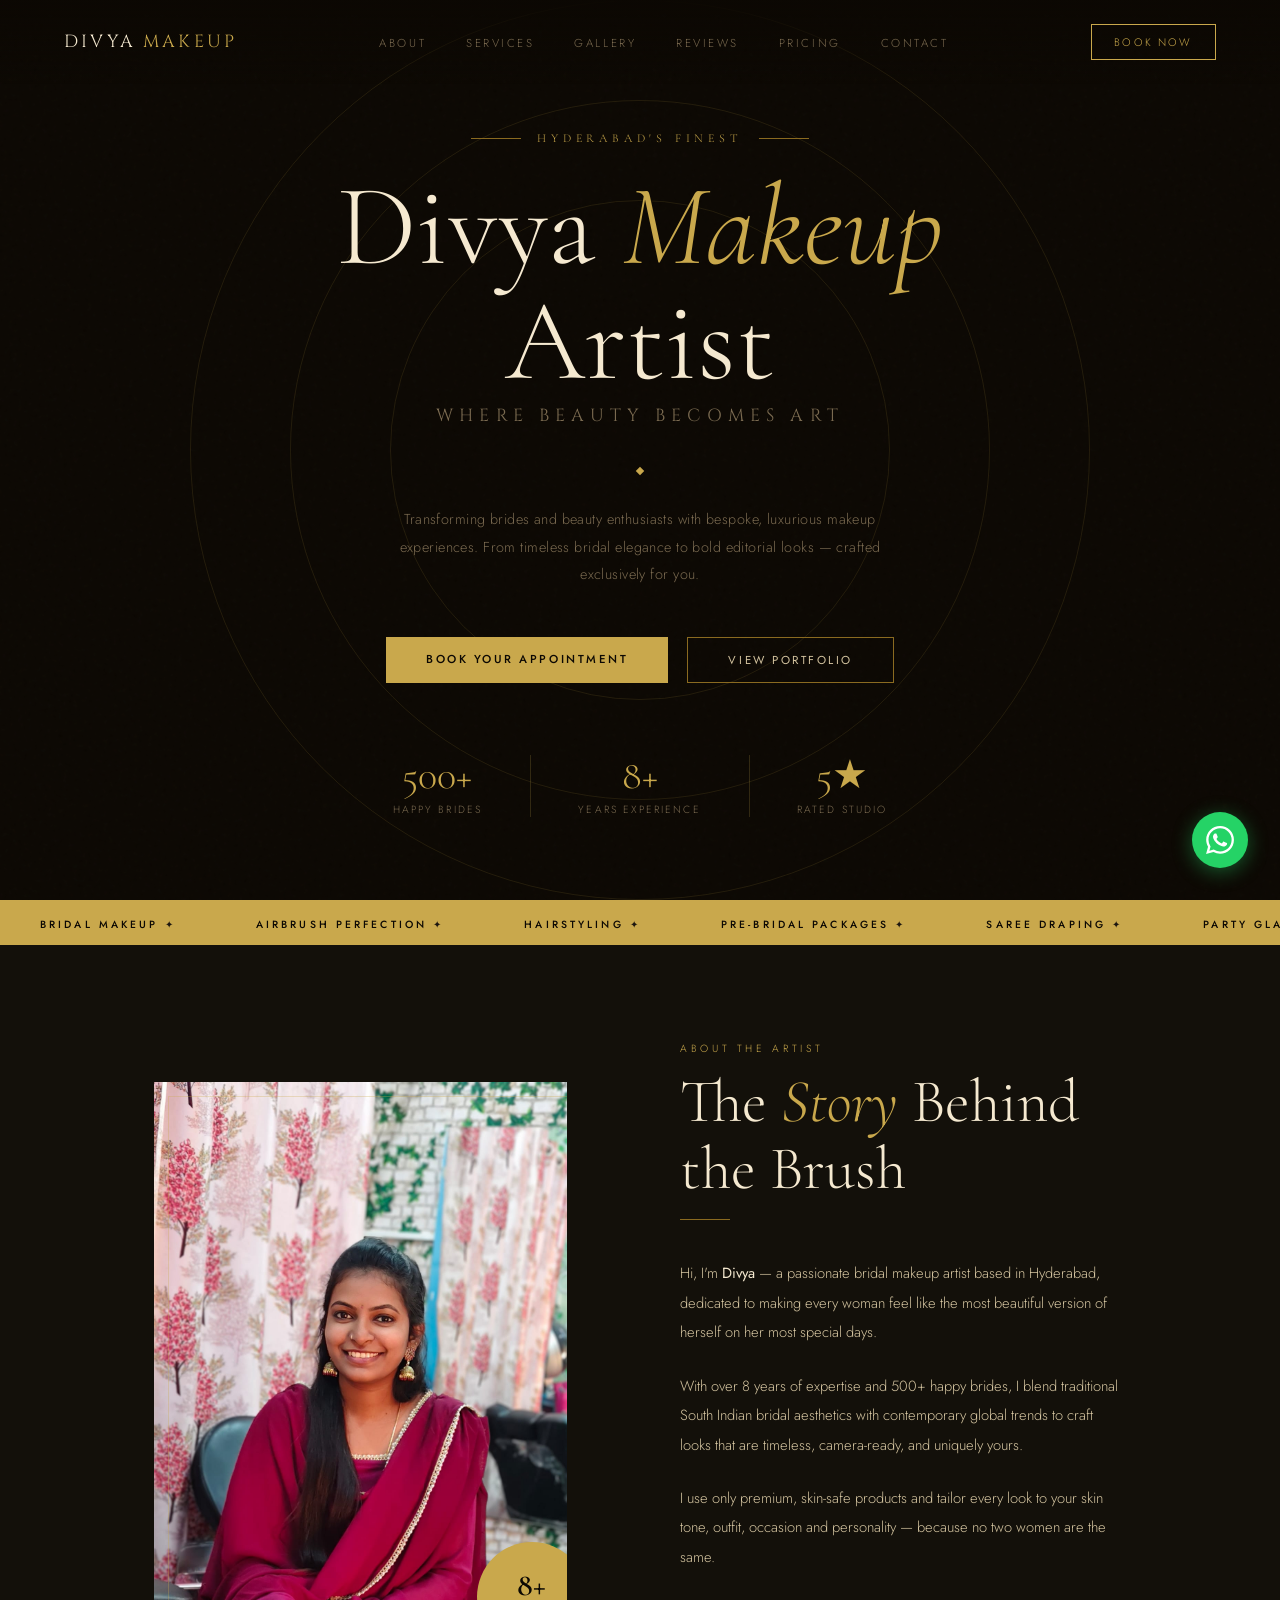
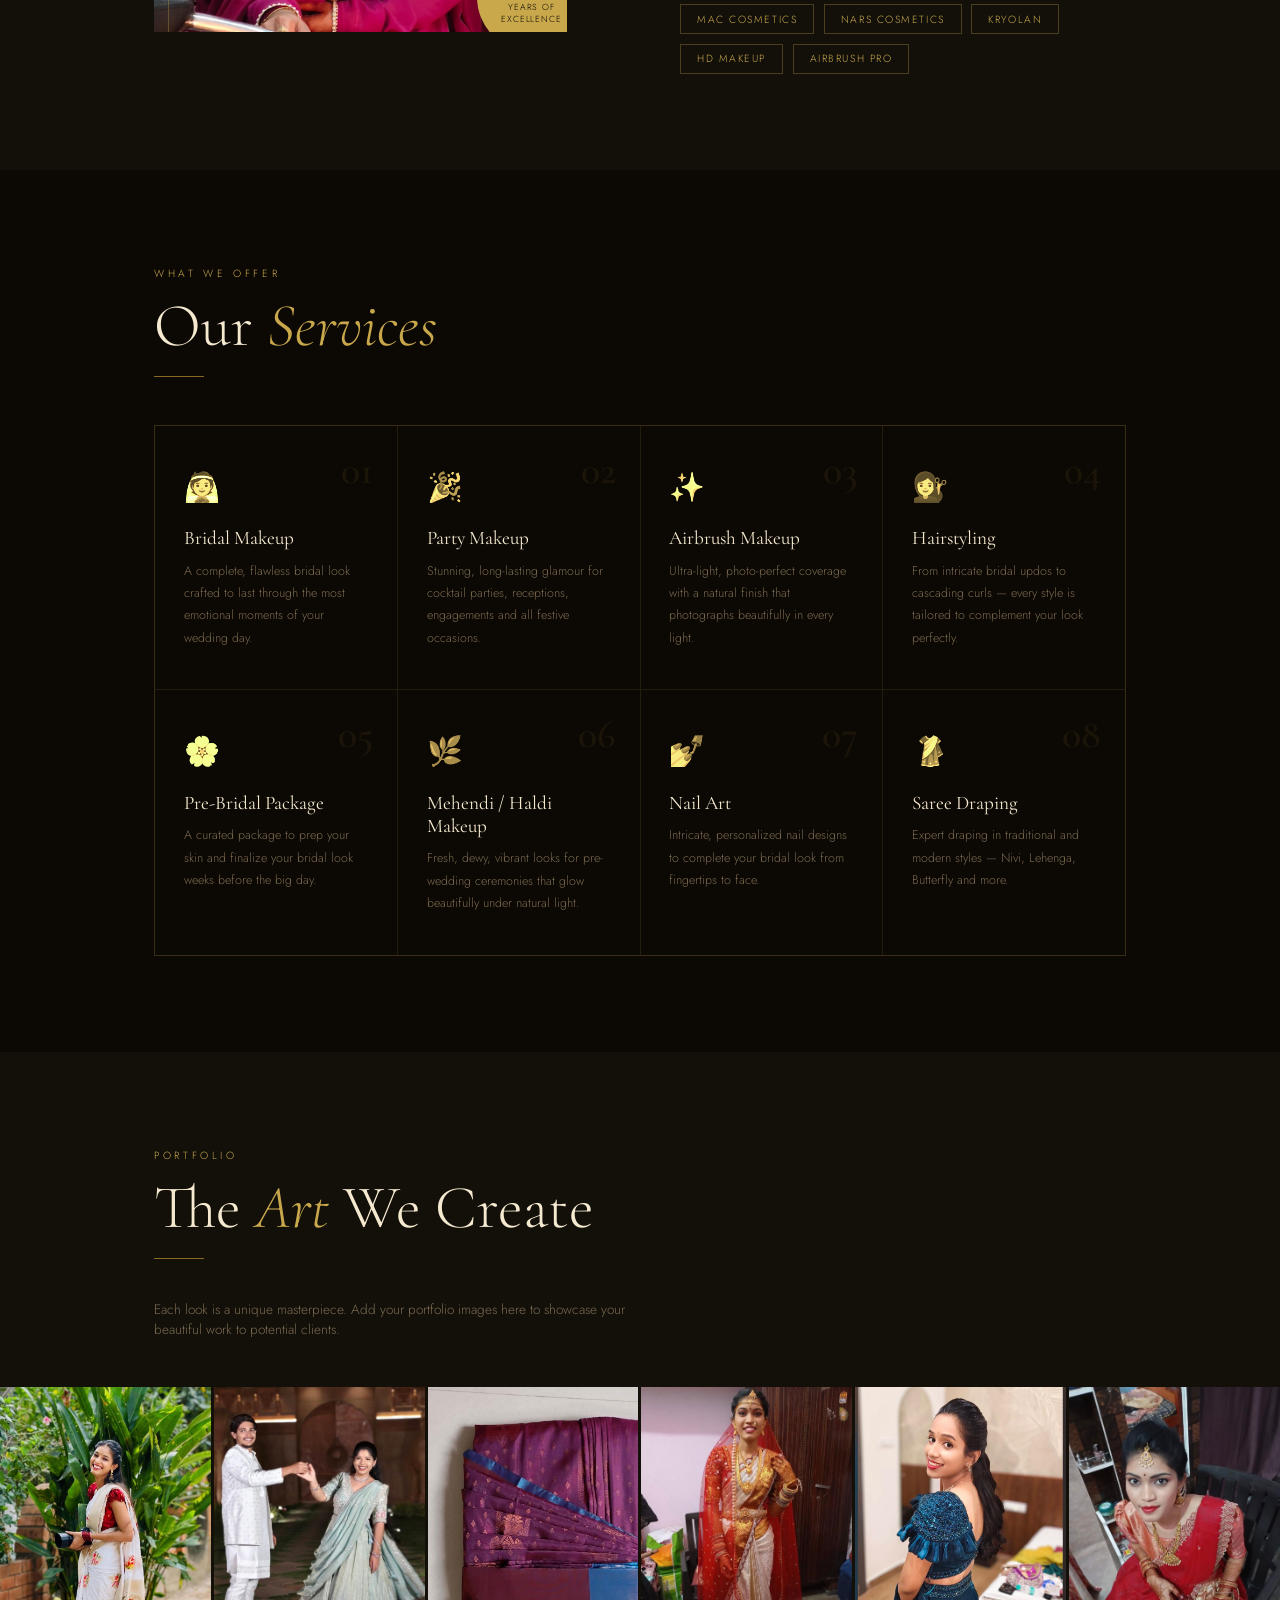
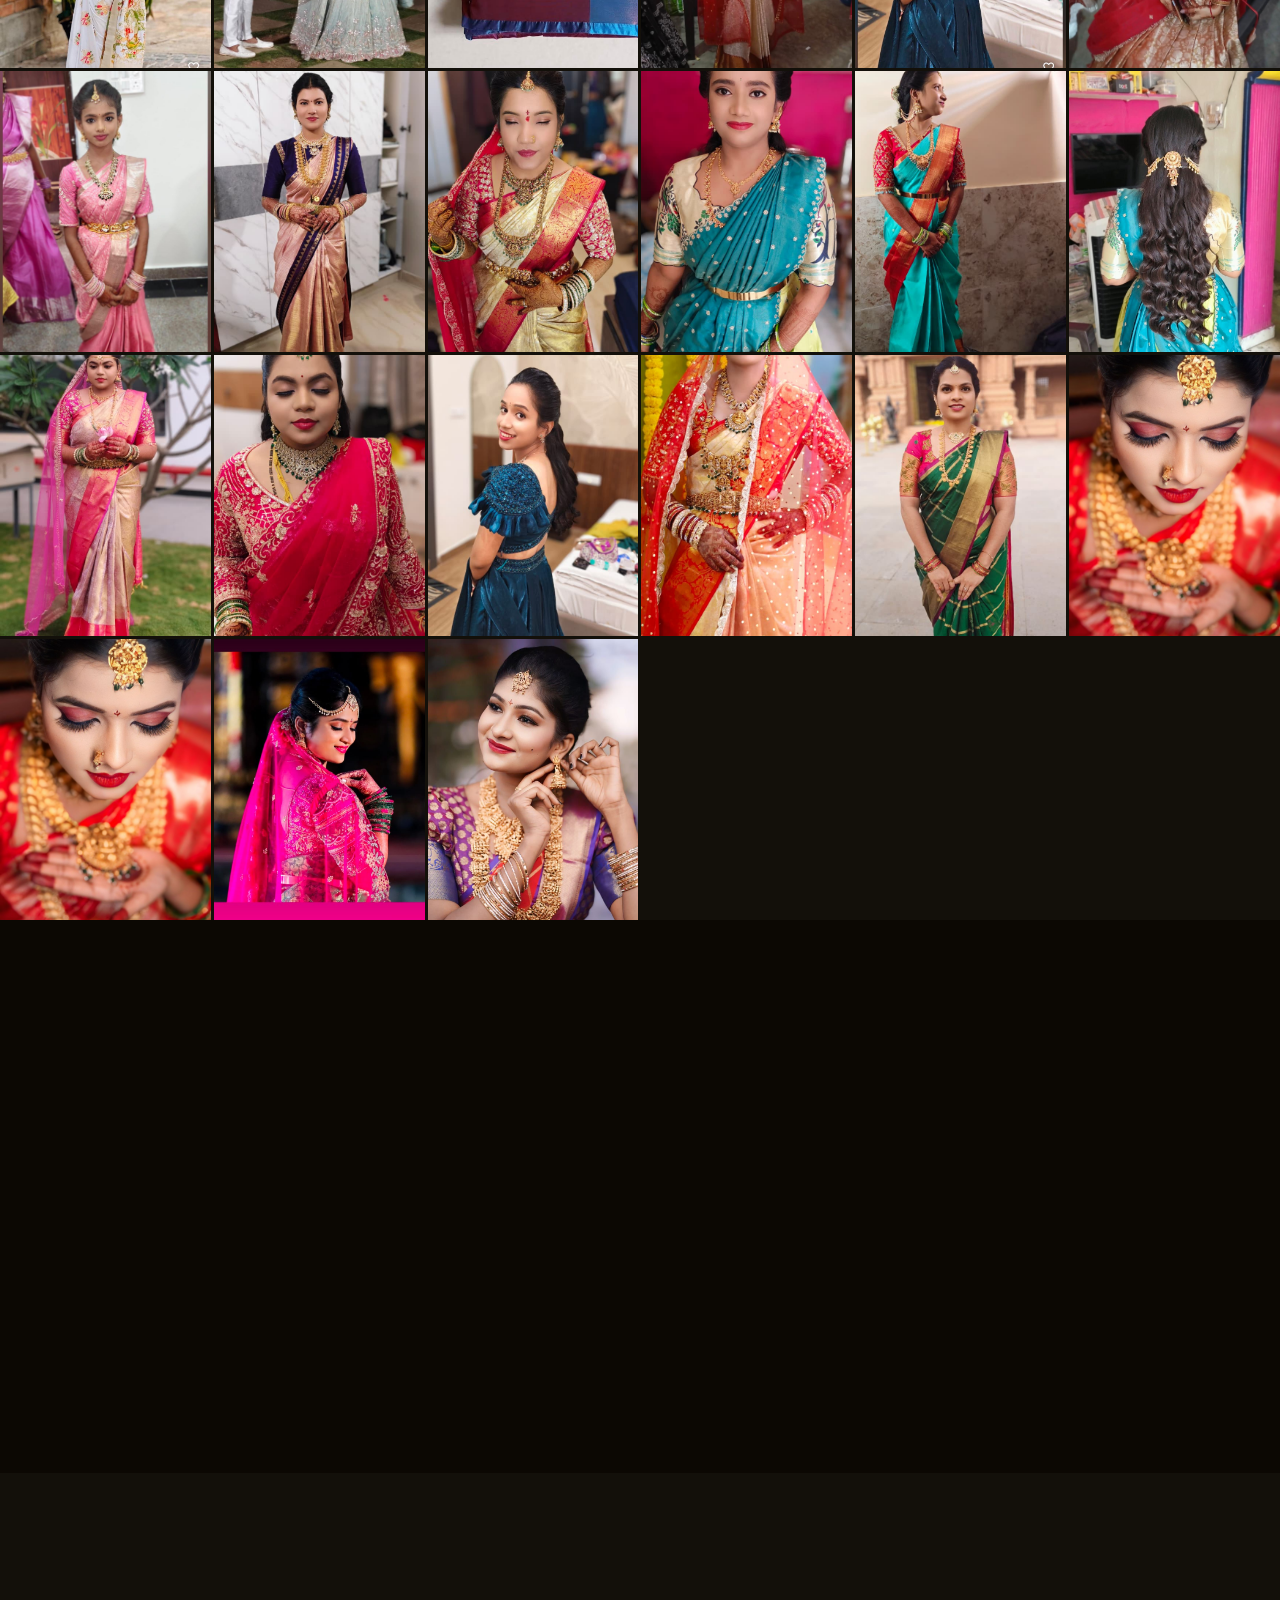
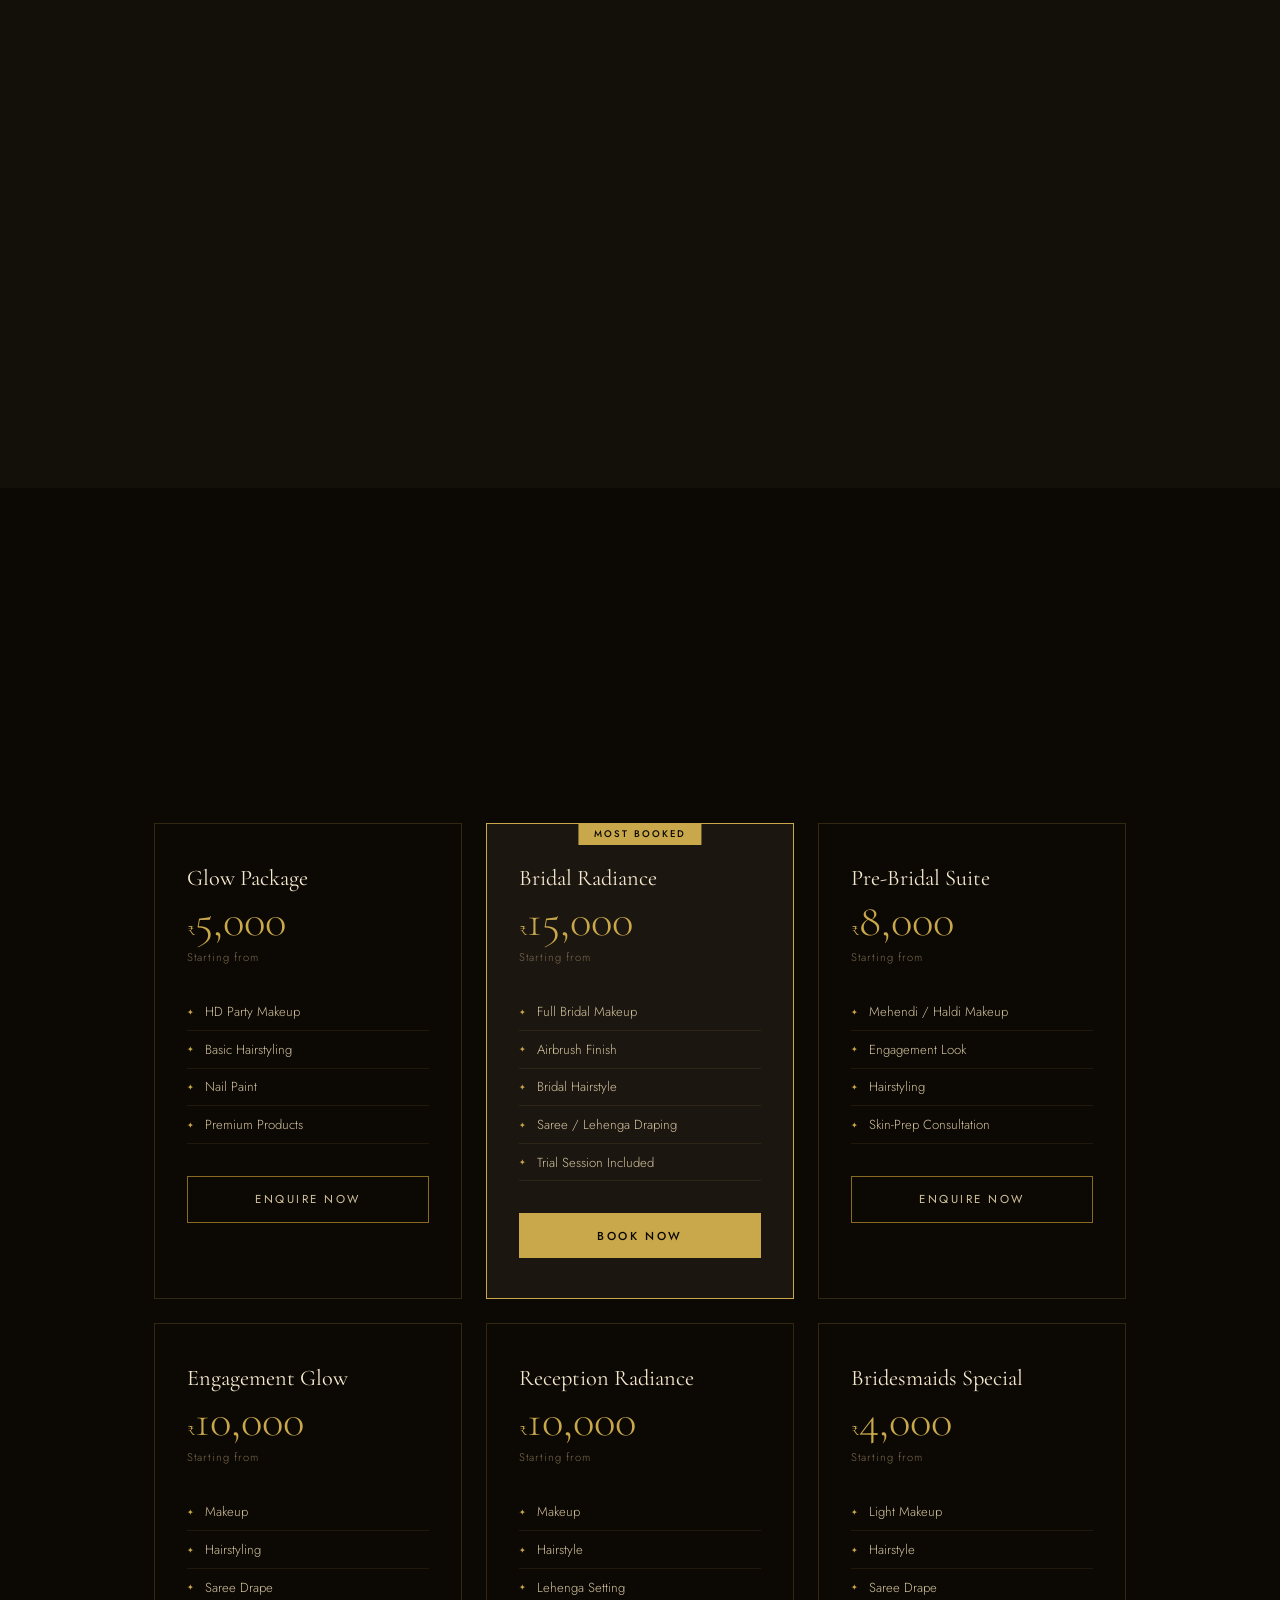
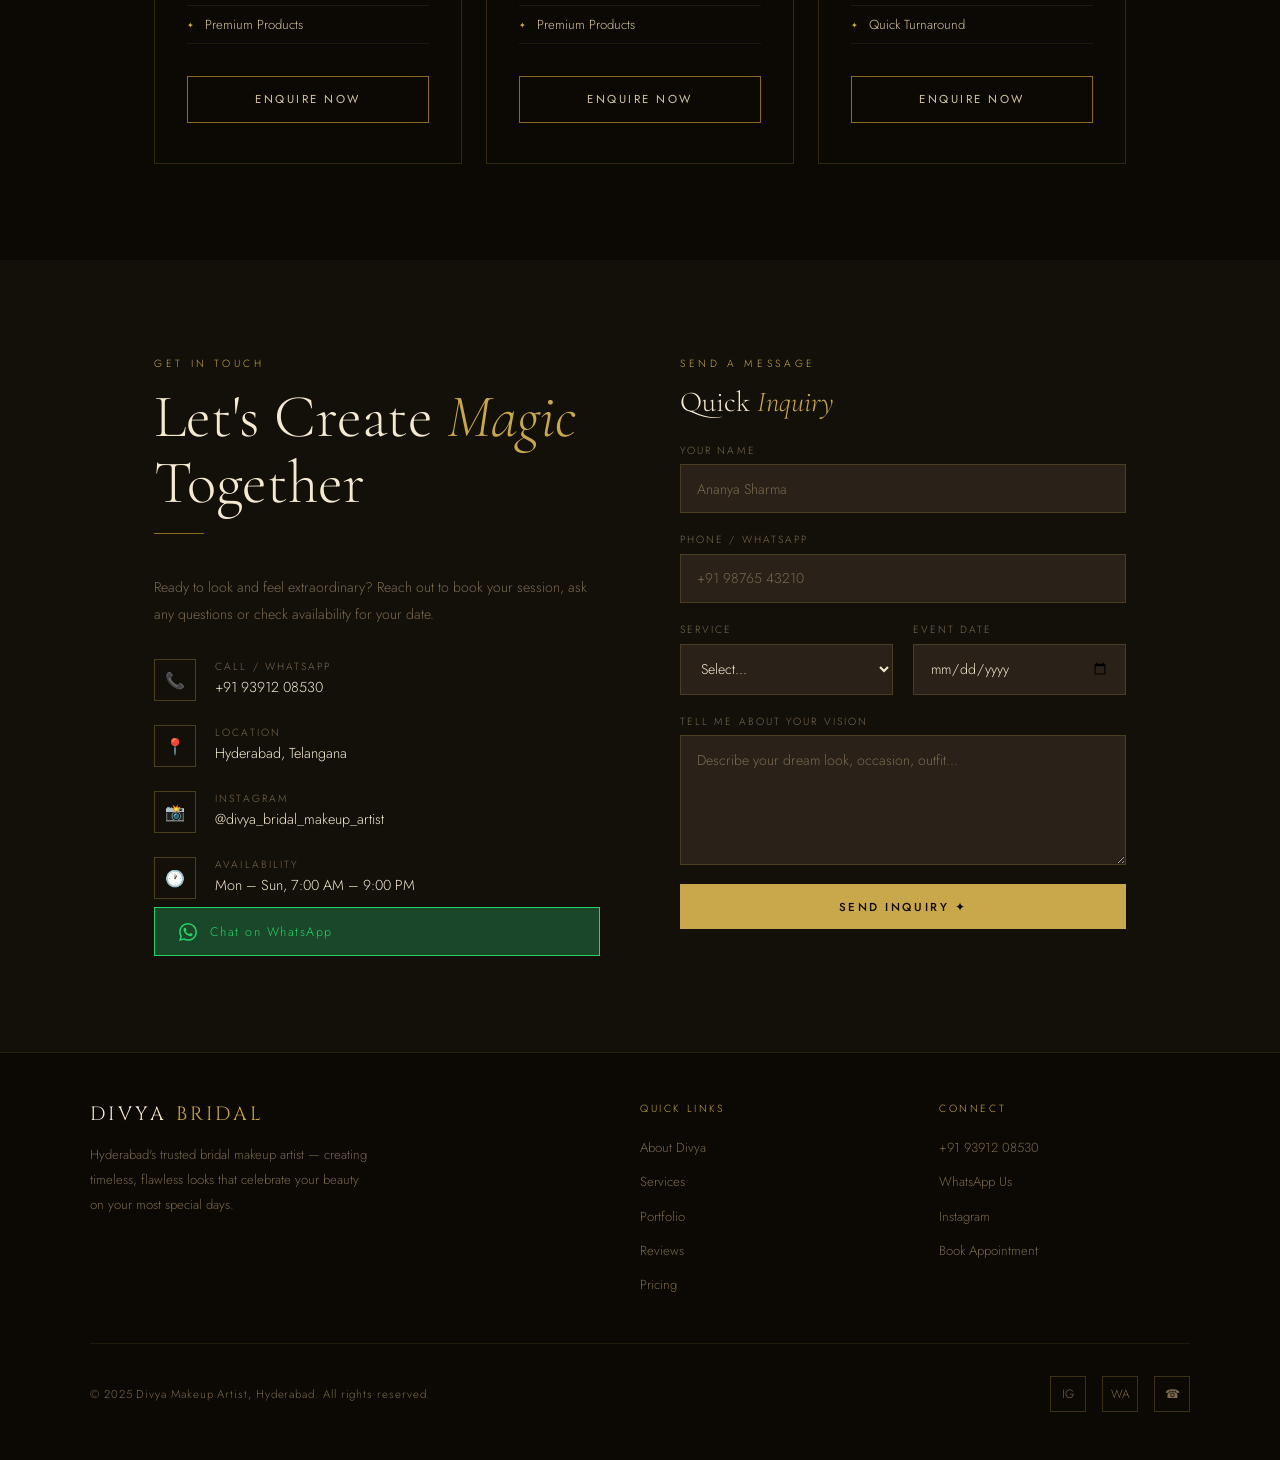
==== commit 9ea67f5b: "changes" ====
--- a/website.html
+++ b/website.html
@@ -3,810 +3,91 @@
 <head>
 <meta charset="UTF-8"/>
 <meta name="viewport" content="width=device-width, initial-scale=1.0"/>
-<title>Divya Makeup Artist – Hyderabad</title>
+
+<!-- ── PRIMARY SEO ── -->
+<title>Divya Bridal Makeup Artist Hyderabad | Best Bridal Makeup & Hair</title>
+<meta name="description" content="Divya is Hyderabad's top-rated bridal makeup artist with 500+ happy brides. Expert bridal makeup, airbrush makeup, hairstyling, saree draping & pre-bridal packages. Book now: +91 93912 08530"/>
+<meta name="keywords" content="bridal makeup artist Hyderabad, best makeup artist Hyderabad, wedding makeup Hyderabad, airbrush makeup Hyderabad, bridal makeup near me, makeup artist near me, pre bridal makeup Hyderabad, party makeup Hyderabad, hairstylist Hyderabad, saree draping Hyderabad, mehendi makeup Hyderabad, nail art Hyderabad, Divya bridal makeup"/>
+<meta name="author" content="Divya Bridal Makeup Artist"/>
+<meta name="robots" content="index, follow"/>
+<link rel="canonical" href="https://divya-makeover.art/"/>
+
+<!-- ── GEO / LOCAL SEO ── -->
+<meta name="geo.region" content="IN-TG"/>
+<meta name="geo.placename" content="Hyderabad, Telangana, India"/>
+<meta name="geo.position" content="17.3850;78.4867"/>
+<meta name="ICBM" content="17.3850, 78.4867"/>
+
+<!-- ── OPEN GRAPH (WhatsApp / Instagram / Facebook previews) ── -->
+<meta property="og:type" content="website"/>
+<meta property="og:url" content="https://divya-makeover.art/"/>
+<meta property="og:title" content="Divya Bridal Makeup Artist Hyderabad | 500+ Happy Brides"/>
+<meta property="og:description" content="Hyderabad's top-rated bridal makeup artist. Expert bridal makeup, airbrush, hairstyling & saree draping. Book your appointment today!"/>
+<meta property="og:image" content="https://images.unsplash.com/photo-1583939003579-af03f1bfb0fd?w=1200&q=80"/>
+<meta property="og:locale" content="en_IN"/>
+<meta property="og:site_name" content="Divya Bridal Makeup Artist"/>
+
+<!-- ── TWITTER CARD ── -->
+<meta name="twitter:card" content="summary_large_image"/>
+<meta name="twitter:title" content="Divya Bridal Makeup Artist Hyderabad"/>
+<meta name="twitter:description" content="Hyderabad's top-rated bridal makeup artist. 500+ happy brides. Book now!"/>
+<meta name="twitter:image" content="https://images.unsplash.com/photo-1583939003579-af03f1bfb0fd?w=1200&q=80"/>
+
+<!-- ── SCHEMA MARKUP (Rich results on Google) ── -->
+<script type="application/ld+json">
+{
+  "@context": "https://schema.org",
+  "@type": "BeautySalon",
+  "name": "Divya Bridal Makeup Artist",
+  "description": "Hyderabad's top-rated bridal makeup artist offering bridal makeup, airbrush makeup, hairstyling, saree draping, nail art and pre-bridal packages.",
+  "url": "https://divya-makeover.art",
+  "telephone": "+919391208530",
+  "image": "https://images.unsplash.com/photo-1583939003579-af03f1bfb0fd?w=1200&q=80",
+  "priceRange": "₹₹",
+  "address": {
+    "@type": "PostalAddress",
+    "addressLocality": "Hyderabad",
+    "addressRegion": "Telangana",
+    "addressCountry": "IN"
+  },
+  "geo": {
+    "@type": "GeoCoordinates",
+    "latitude": 17.3850,
+    "longitude": 78.4867
+  },
+  "sameAs": [
+    "https://www.instagram.com/divya_bridal_makeup_artist"
+  ],
+  "openingHoursSpecification": {
+    "@type": "OpeningHoursSpecification",
+    "dayOfWeek": ["Monday","Tuesday","Wednesday","Thursday","Friday","Saturday","Sunday"],
+    "opens": "07:00",
+    "closes": "21:00"
+  },
+  "aggregateRating": {
+    "@type": "AggregateRating",
+    "ratingValue": "5",
+    "reviewCount": "200"
+  },
+  "hasOfferCatalog": {
+    "@type": "OfferCatalog",
+    "name": "Makeup & Beauty Services",
+    "itemListElement": [
+      {"@type": "Offer", "itemOffered": {"@type": "Service", "name": "Bridal Makeup"}},
+      {"@type": "Offer", "itemOffered": {"@type": "Service", "name": "Party Makeup"}},
+      {"@type": "Offer", "itemOffered": {"@type": "Service", "name": "Airbrush Makeup"}},
+      {"@type": "Offer", "itemOffered": {"@type": "Service", "name": "Hairstyling"}},
+      {"@type": "Offer", "itemOffered": {"@type": "Service", "name": "Pre-Bridal Package"}},
+      {"@type": "Offer", "itemOffered": {"@type": "Service", "name": "Mehendi / Haldi Makeup"}},
+      {"@type": "Offer", "itemOffered": {"@type": "Service", "name": "Nail Art"}},
+      {"@type": "Offer", "itemOffered": {"@type": "Service", "name": "Saree Draping"}}
+    ]
+  }
+}
+</script>
+
 <link href="https://fonts.googleapis.com/css2?family=Cormorant+Garamond:ital,wght@0,300;0,400;0,600;1,300;1,400&family=Jost:wght@300;400;500&family=Cinzel:wght@400;600&display=swap" rel="stylesheet"/>
-<style>
-  :root {
-    --gold: #c9a84c;
-    --gold-light: #e8cc7e;
-    --gold-dark: #8a6a20;
-    --dark: #0c0803;
-    --dark2: #13100a;
-    --dark3: #1c1610;
-    --dark4: #2a2218;
-    --cream: #f5e9d0;
-    --cream2: #d4c4a0;
-    --muted: #7a6a50;
-    --font-display: 'Cormorant Garamond', Georgia, serif;
-    --font-ui: 'Jost', sans-serif;
-    --font-accent: 'Cinzel', serif;
-  }
-
-  *, *::before, *::after { box-sizing: border-box; margin: 0; padding: 0; }
-
-  html { scroll-behavior: smooth; }
-
-  body {
-    background: var(--dark);
-    color: var(--cream);
-    font-family: var(--font-ui);
-    font-weight: 300;
-    overflow-x: hidden;
-  }
-
-  /* ── NOISE TEXTURE OVERLAY ── */
-  body::before {
-    content: '';
-    position: fixed;
-    inset: 0;
-    background-image: url("data:image/svg+xml,%3Csvg viewBox='0 0 200 200' xmlns='http://www.w3.org/2000/svg'%3E%3Cfilter id='n'%3E%3CfeTurbulence type='fractalNoise' baseFrequency='0.9' numOctaves='4' stitchTiles='stitch'/%3E%3C/filter%3E%3Crect width='100%25' height='100%25' filter='url(%23n)' opacity='0.04'/%3E%3C/svg%3E");
-    pointer-events: none;
-    z-index: 0;
-    opacity: 0.5;
-  }
-
-  /* ── NAV ── */
-  nav {
-    position: fixed;
-    top: 0; left: 0; right: 0;
-    z-index: 100;
-    display: flex;
-    align-items: center;
-    justify-content: space-between;
-    padding: 1.5rem 5%;
-    background: linear-gradient(to bottom, rgba(12,8,3,0.98) 0%, transparent 100%);
-    transition: background 0.4s;
-  }
-  nav.scrolled { background: rgba(12,8,3,0.97); border-bottom: 0.5px solid rgba(201,168,76,0.2); }
-
-  .nav-logo {
-    font-family: var(--font-accent);
-    font-size: 1.1rem;
-    letter-spacing: 0.18em;
-    color: var(--gold);
-    text-decoration: none;
-  }
-  .nav-logo span { color: var(--cream); }
-
-  .nav-links { display: flex; gap: 2.5rem; list-style: none; }
-  .nav-links a {
-    font-size: 0.72rem;
-    letter-spacing: 0.22em;
-    text-transform: uppercase;
-    color: var(--muted);
-    text-decoration: none;
-    transition: color 0.3s;
-  }
-  .nav-links a:hover { color: var(--gold); }
-
-  .nav-book {
-    font-size: 0.68rem;
-    letter-spacing: 0.2em;
-    text-transform: uppercase;
-    border: 0.5px solid var(--gold);
-    color: var(--gold);
-    padding: 0.55rem 1.4rem;
-    text-decoration: none;
-    transition: background 0.3s, color 0.3s;
-  }
-  .nav-book:hover { background: var(--gold); color: var(--dark); }
-
-  .hamburger { display: none; flex-direction: column; gap: 5px; cursor: pointer; }
-  .hamburger span { width: 22px; height: 1px; background: var(--gold); display: block; transition: all 0.3s; }
-
-  /* ── HERO ── */
-  .hero {
-    min-height: 100vh;
-    display: flex;
-    flex-direction: column;
-    align-items: center;
-    justify-content: center;
-    text-align: center;
-    padding: 8rem 5% 5rem;
-    position: relative;
-    overflow: hidden;
-  }
-
-  .hero-bg-circle {
-    position: absolute;
-    border-radius: 50%;
-    border: 0.5px solid rgba(201,168,76,0.12);
-    pointer-events: none;
-    animation: pulseRing 6s ease-in-out infinite;
-  }
-  .hero-bg-circle:nth-child(1) { width: 500px; height: 500px; top: 50%; left: 50%; transform: translate(-50%,-50%); }
-  .hero-bg-circle:nth-child(2) { width: 700px; height: 700px; top: 50%; left: 50%; transform: translate(-50%,-50%); animation-delay: 1s; }
-  .hero-bg-circle:nth-child(3) { width: 900px; height: 900px; top: 50%; left: 50%; transform: translate(-50%,-50%); animation-delay: 2s; }
-
-  @keyframes pulseRing {
-    0%, 100% { opacity: 0.4; }
-    50% { opacity: 0.15; }
-  }
-
-  .hero-ornament {
-    font-family: var(--font-display);
-    font-size: 0.75rem;
-    letter-spacing: 0.4em;
-    color: var(--gold);
-    text-transform: uppercase;
-    margin-bottom: 1.5rem;
-    display: flex;
-    align-items: center;
-    gap: 1rem;
-    animation: fadeUp 1s ease 0.2s both;
-  }
-  .hero-ornament::before, .hero-ornament::after {
-    content: '';
-    width: 50px;
-    height: 0.5px;
-    background: var(--gold-dark);
-  }
-
-  .hero-title {
-    font-family: var(--font-display);
-    font-size: clamp(3.5rem, 9vw, 7.5rem);
-    font-weight: 300;
-    line-height: 1;
-    color: var(--cream);
-    margin-bottom: 0.3rem;
-    animation: fadeUp 1s ease 0.4s both;
-  }
-  .hero-title em {
-    font-style: italic;
-    color: var(--gold);
-    font-weight: 300;
-  }
-
-  .hero-subtitle {
-    font-family: var(--font-accent);
-    font-size: clamp(0.8rem, 2vw, 1.1rem);
-    letter-spacing: 0.35em;
-    color: var(--muted);
-    text-transform: uppercase;
-    margin-bottom: 2.5rem;
-    animation: fadeUp 1s ease 0.6s both;
-  }
-
-  .hero-divider {
-    display: flex;
-    align-items: center;
-    gap: 0.8rem;
-    margin-bottom: 2rem;
-    animation: fadeUp 1s ease 0.7s both;
-  }
-  .hero-divider-line { flex: 1; max-width: 80px; height: 0.5px; background: var(--gold-dark); }
-  .hero-divider-diamond {
-    width: 6px; height: 6px;
-    background: var(--gold);
-    transform: rotate(45deg);
-  }
-
-  .hero-desc {
-    font-size: 0.9rem;
-    line-height: 1.9;
-    color: var(--muted);
-    max-width: 500px;
-    margin-bottom: 3rem;
-    letter-spacing: 0.03em;
-    animation: fadeUp 1s ease 0.8s both;
-  }
-
-  .hero-ctas {
-    display: flex;
-    gap: 1.2rem;
-    flex-wrap: wrap;
-    justify-content: center;
-    animation: fadeUp 1s ease 1s both;
-  }
-
-  .btn-gold {
-    background: var(--gold);
-    color: var(--dark);
-    padding: 0.9rem 2.5rem;
-    font-size: 0.72rem;
-    letter-spacing: 0.22em;
-    text-transform: uppercase;
-    text-decoration: none;
-    font-family: var(--font-ui);
-    font-weight: 500;
-    transition: background 0.3s, transform 0.2s;
-    display: inline-block;
-  }
-  .btn-gold:hover { background: var(--gold-light); transform: translateY(-2px); }
-
-  .btn-outline {
-    border: 0.5px solid var(--gold-dark);
-    color: var(--cream2);
-    padding: 0.9rem 2.5rem;
-    font-size: 0.72rem;
-    letter-spacing: 0.22em;
-    text-transform: uppercase;
-    text-decoration: none;
-    font-family: var(--font-ui);
-    font-weight: 400;
-    transition: border-color 0.3s, color 0.3s, transform 0.2s;
-    display: inline-block;
-  }
-  .btn-outline:hover { border-color: var(--gold); color: var(--gold); transform: translateY(-2px); }
-
-  .hero-stats {
-    display: flex;
-    gap: 3rem;
-    margin-top: 4.5rem;
-    animation: fadeUp 1s ease 1.2s both;
-  }
-  .hero-stat { text-align: center; }
-  .hero-stat-num {
-    font-family: var(--font-display);
-    font-size: 2.5rem;
-    font-weight: 300;
-    color: var(--gold);
-    line-height: 1;
-    display: block;
-  }
-  .hero-stat-label {
-    font-size: 0.65rem;
-    letter-spacing: 0.2em;
-    text-transform: uppercase;
-    color: var(--muted);
-    margin-top: 0.4rem;
-    display: block;
-  }
-  .hero-stat-sep { width: 0.5px; background: rgba(201,168,76,0.2); }
-
-  @keyframes fadeUp {
-    from { opacity: 0; transform: translateY(30px); }
-    to { opacity: 1; transform: translateY(0); }
-  }
-
-  /* ── SECTION BASE ── */
-  section { position: relative; }
-  .section-inner { max-width: 1100px; margin: 0 auto; padding: 6rem 5%; }
-
-  .section-label {
-    font-size: 0.65rem;
-    letter-spacing: 0.35em;
-    text-transform: uppercase;
-    color: var(--gold);
-    margin-bottom: 0.8rem;
-    display: block;
-  }
-  .section-title {
-    font-family: var(--font-display);
-    font-size: clamp(2.2rem, 5vw, 3.8rem);
-    font-weight: 300;
-    line-height: 1.1;
-    color: var(--cream);
-    margin-bottom: 1rem;
-  }
-  .section-title em { font-style: italic; color: var(--gold); }
-  .section-rule {
-    width: 50px;
-    height: 0.5px;
-    background: var(--gold-dark);
-    margin-bottom: 2.5rem;
-  }
-
-  /* ── ABOUT ── */
-  .about { background: var(--dark2); }
-  .about-grid {
-    display: grid;
-    grid-template-columns: 1fr 1fr;
-    gap: 5rem;
-    align-items: center;
-  }
-  .about-image-wrap {
-    position: relative;
-    aspect-ratio: 3/4;
-    max-height: 550px;
-    overflow: hidden;
-  }
-  .about-image-wrap img {
-    width: 100%;
-    height: 100%;
-    object-fit: cover;
-    object-position: center;
-    display: block;
-  }
-  .about-image-frame {
-    position: absolute;
-    inset: 0;
-    border: 0.5px solid rgba(201,168,76,0.3);
-    transform: translate(14px, 14px);
-  }
-  .about-image-placeholder {
-    width: 100%;
-    height: 100%;
-    background: var(--dark3);
-    display: flex;
-    flex-direction: column;
-    align-items: center;
-    justify-content: center;
-    gap: 1rem;
-    position: relative;
-    z-index: 1;
-  }
-  .about-image-placeholder svg { opacity: 0.2; }
-  .about-image-placeholder p {
-    font-size: 0.72rem;
-    letter-spacing: 0.15em;
-    color: var(--muted);
-    text-transform: uppercase;
-  }
-  .about-badge {
-    position: absolute;
-    bottom: -20px;
-    right: -20px;
-    z-index: 2;
-    background: var(--gold);
-    color: var(--dark);
-    width: 110px;
-    height: 110px;
-    border-radius: 50%;
-    display: flex;
-    flex-direction: column;
-    align-items: center;
-    justify-content: center;
-    text-align: center;
-  }
-  .about-badge-num {
-    font-family: var(--font-display);
-    font-size: 2rem;
-    font-weight: 600;
-    line-height: 1;
-  }
-  .about-badge-text { font-size: 0.55rem; letter-spacing: 0.1em; text-transform: uppercase; line-height: 1.4; }
-
-  .about-text p { font-size: 0.92rem; line-height: 2; color: var(--cream2); margin-bottom: 1.5rem; }
-  .about-tags { display: flex; flex-wrap: wrap; gap: 0.6rem; margin-top: 2rem; }
-  .about-tag {
-    border: 0.5px solid rgba(201,168,76,0.3);
-    color: var(--gold);
-    font-size: 0.65rem;
-    letter-spacing: 0.15em;
-    text-transform: uppercase;
-    padding: 0.4rem 1rem;
-  }
-
-  /* ── SERVICES ── */
-  .services { background: var(--dark); }
-  .services-grid {
-    display: grid;
-    grid-template-columns: repeat(4, 1fr);
-    gap: 1px;
-    background: rgba(201,168,76,0.12);
-    border: 0.5px solid rgba(201,168,76,0.12);
-    margin-top: 3rem;
-  }
-  .service-card {
-    background: var(--dark);
-    padding: 2.5rem 1.8rem;
-    transition: background 0.4s;
-    position: relative;
-    overflow: hidden;
-  }
-  .service-card::before {
-    content: '';
-    position: absolute;
-    bottom: 0; left: 0; right: 0;
-    height: 2px;
-    background: var(--gold);
-    transform: scaleX(0);
-    transition: transform 0.4s;
-    transform-origin: left;
-  }
-  .service-card:hover { background: var(--dark3); }
-  .service-card:hover::before { transform: scaleX(1); }
-
-  .service-icon {
-    font-size: 1.8rem;
-    margin-bottom: 1.2rem;
-    display: block;
-    filter: sepia(1) saturate(2) hue-rotate(5deg);
-  }
-  .service-name {
-    font-family: var(--font-display);
-    font-size: 1.2rem;
-    font-weight: 400;
-    color: var(--cream);
-    margin-bottom: 0.6rem;
-    line-height: 1.2;
-  }
-  .service-desc { font-size: 0.78rem; color: var(--muted); line-height: 1.8; }
-  .service-num {
-    position: absolute;
-    top: 1.5rem; right: 1.5rem;
-    font-family: var(--font-display);
-    font-size: 2.5rem;
-    color: rgba(201,168,76,0.08);
-    font-weight: 600;
-    line-height: 1;
-  }
-
-  /* ── GALLERY STRIP ── */
-  .gallery-strip { background: var(--dark2); overflow: hidden; }
-  .gallery-strip .section-inner { padding-bottom: 0; }
-  .gallery-grid {
-    display: grid;
-    grid-template-columns: repeat(5, 1fr);
-    gap: 3px;
-    margin-top: 3rem;
-  }
-  .gallery-item {
-    aspect-ratio: 3/4;
-    background: var(--dark3);
-    position: relative;
-    overflow: hidden;
-    cursor: pointer;
-  }
-  .gallery-item img {
-    width: 100%;
-    height: 100%;
-    object-fit: cover;
-    display: block;
-  }
-  .gallery-item:first-child { grid-row: span 2; aspect-ratio: auto; }
-  .gallery-item:nth-child(4) { grid-column: span 2; aspect-ratio: auto; min-height: 180px; }
-  .gallery-placeholder {
-    position: absolute;
-    inset: 0;
-    display: flex;
-    flex-direction: column;
-    align-items: center;
-    justify-content: center;
-    gap: 0.5rem;
-  }
-  .gallery-placeholder svg { opacity: 0.15; }
-  .gallery-placeholder span { font-size: 0.6rem; letter-spacing: 0.15em; color: var(--muted); text-transform: uppercase; }
-  .gallery-overlay {
-    position: absolute;
-    inset: 0;
-    background: rgba(201,168,76,0.15);
-    opacity: 0;
-    transition: opacity 0.4s;
-    display: flex;
-    align-items: center;
-    justify-content: center;
-  }
-  .gallery-item:hover .gallery-overlay { opacity: 1; }
-  .gallery-overlay-icon { font-size: 1.5rem; }
-
-  /* ── PROCESS ── */
-  .process { background: var(--dark); }
-  .process-steps {
-    display: grid;
-    grid-template-columns: repeat(4, 1fr);
-    gap: 0;
-    margin-top: 4rem;
-    position: relative;
-  }
-  .process-steps::before {
-    content: '';
-    position: absolute;
-    top: 2rem;
-    left: 12.5%;
-    right: 12.5%;
-    height: 0.5px;
-    background: rgba(201,168,76,0.25);
-  }
-  .process-step { text-align: center; padding: 0 1.5rem; }
-  .process-num {
-    width: 4rem;
-    height: 4rem;
-    border: 0.5px solid var(--gold-dark);
-    border-radius: 50%;
-    display: flex;
-    align-items: center;
-    justify-content: center;
-    margin: 0 auto 1.5rem;
-    font-family: var(--font-display);
-    font-size: 1.3rem;
-    color: var(--gold);
-    background: var(--dark);
-    position: relative;
-    z-index: 1;
-  }
-  .process-title {
-    font-family: var(--font-display);
-    font-size: 1.1rem;
-    color: var(--cream);
-    margin-bottom: 0.6rem;
-  }
-  .process-desc { font-size: 0.78rem; color: var(--muted); line-height: 1.8; }
-
-  /* ── TESTIMONIALS ── */
-  .testimonials { background: var(--dark2); }
-  .testimonials-grid {
-    display: grid;
-    grid-template-columns: repeat(3, 1fr);
-    gap: 1.5rem;
-    margin-top: 3rem;
-  }
-  .testimonial-card {
-    background: var(--dark3);
-    border: 0.5px solid rgba(201,168,76,0.15);
-    padding: 2rem;
-    position: relative;
-  }
-  .testimonial-card::before {
-    content: '"';
-    position: absolute;
-    top: 1rem;
-    right: 1.5rem;
-    font-family: var(--font-display);
-    font-size: 5rem;
-    color: rgba(201,168,76,0.1);
-    line-height: 1;
-    font-weight: 600;
-  }
-  .testimonial-stars { color: var(--gold); font-size: 0.75rem; letter-spacing: 0.1em; margin-bottom: 1rem; }
-  .testimonial-text { font-size: 0.85rem; line-height: 1.9; color: var(--cream2); margin-bottom: 1.5rem; font-style: italic; font-family: var(--font-display); }
-  .testimonial-author { display: flex; align-items: center; gap: 0.8rem; }
-  .testimonial-avatar {
-    width: 36px; height: 36px;
-    border-radius: 50%;
-    background: var(--gold-dark);
-    display: flex; align-items: center; justify-content: center;
-    font-size: 0.75rem;
-    color: var(--gold-light);
-    font-weight: 500;
-    font-family: var(--font-ui);
-  }
-  .testimonial-name { font-size: 0.78rem; color: var(--cream); font-weight: 500; letter-spacing: 0.05em; }
-  .testimonial-role { font-size: 0.65rem; color: var(--muted); letter-spacing: 0.1em; }
-
-  /* ── PRICING ── */
-  .pricing { background: var(--dark); }
-  .pricing-grid {
-    display: grid;
-    grid-template-columns: repeat(3, 1fr);
-    gap: 1.5rem;
-    margin-top: 3rem;
-  }
-  .pricing-card {
-    border: 0.5px solid rgba(201,168,76,0.2);
-    padding: 2.5rem 2rem;
-    position: relative;
-    transition: border-color 0.3s;
-  }
-  .pricing-card:hover { border-color: rgba(201,168,76,0.6); }
-  .pricing-card.featured {
-    border-color: var(--gold);
-    background: var(--dark3);
-  }
-  .pricing-badge {
-    position: absolute;
-    top: -1px; left: 50%;
-    transform: translateX(-50%);
-    background: var(--gold);
-    color: var(--dark);
-    font-size: 0.6rem;
-    letter-spacing: 0.2em;
-    text-transform: uppercase;
-    padding: 0.25rem 1rem;
-    font-weight: 500;
-  }
-  .pricing-name {
-    font-family: var(--font-display);
-    font-size: 1.4rem;
-    font-weight: 400;
-    color: var(--cream);
-    margin-bottom: 0.5rem;
-  }
-  .pricing-price {
-    font-family: var(--font-display);
-    font-size: 2.8rem;
-    font-weight: 300;
-    color: var(--gold);
-    line-height: 1;
-    margin-bottom: 0.3rem;
-  }
-  .pricing-price span { font-size: 1.2rem; }
-  .pricing-sub { font-size: 0.7rem; color: var(--muted); letter-spacing: 0.1em; margin-bottom: 1.8rem; }
-  .pricing-features { list-style: none; margin-bottom: 2rem; }
-  .pricing-features li {
-    font-size: 0.82rem;
-    color: var(--cream2);
-    padding: 0.55rem 0;
-    border-bottom: 0.5px solid rgba(201,168,76,0.1);
-    display: flex;
-    align-items: center;
-    gap: 0.7rem;
-  }
-  .pricing-features li::before { content: '✦'; color: var(--gold); font-size: 0.5rem; flex-shrink: 0; }
-
-  /* ── CONTACT ── */
-  .contact { background: var(--dark2); }
-  .contact-grid {
-    display: grid;
-    grid-template-columns: 1fr 1fr;
-    gap: 5rem;
-    align-items: start;
-  }
-  .contact-info-items { display: flex; flex-direction: column; gap: 1.5rem; margin-top: 2rem; }
-  .contact-info-item { display: flex; gap: 1.2rem; align-items: flex-start; }
-  .contact-info-icon {
-    width: 42px; height: 42px;
-    border: 0.5px solid rgba(201,168,76,0.3);
-    display: flex; align-items: center; justify-content: center;
-    font-size: 1rem;
-    flex-shrink: 0;
-    color: var(--gold);
-  }
-  .contact-info-label { font-size: 0.65rem; letter-spacing: 0.2em; text-transform: uppercase; color: var(--muted); margin-bottom: 0.2rem; }
-  .contact-info-value { font-size: 0.9rem; color: var(--cream); }
-  .contact-info-value a { color: var(--cream); text-decoration: none; transition: color 0.3s; }
-  .contact-info-value a:hover { color: var(--gold); }
-
-  .contact-form { display: flex; flex-direction: column; gap: 1.2rem; }
-  .form-group { display: flex; flex-direction: column; gap: 0.4rem; }
-  .form-label { font-size: 0.65rem; letter-spacing: 0.2em; text-transform: uppercase; color: var(--muted); }
-  .form-input, .form-textarea {
-    background: var(--dark4);
-    border: 0.5px solid rgba(201,168,76,0.2);
-    color: var(--cream);
-    padding: 0.85rem 1rem;
-    font-family: var(--font-ui);
-    font-size: 0.88rem;
-    font-weight: 300;
-    outline: none;
-    transition: border-color 0.3s;
-    width: 100%;
-  }
-  .form-input:focus, .form-textarea:focus { border-color: var(--gold); }
-  .form-input::placeholder, .form-textarea::placeholder { color: var(--muted); }
-  .form-textarea { min-height: 130px; resize: vertical; }
-
-  .whatsapp-btn {
-    display: flex;
-    align-items: center;
-    gap: 0.8rem;
-    background: #1a472a;
-    border: 0.5px solid #25d366;
-    color: #25d366;
-    padding: 0.9rem 1.5rem;
-    text-decoration: none;
-    font-size: 0.78rem;
-    letter-spacing: 0.12em;
-    margin-top: 0.5rem;
-    transition: background 0.3s;
-  }
-  .whatsapp-btn:hover { background: #25d326; color: #fff; }
-
-  /* ── FOOTER ── */
-  footer {
-    background: var(--dark);
-    border-top: 0.5px solid rgba(201,168,76,0.15);
-    padding: 3rem 5%;
-  }
-  .footer-inner {
-    max-width: 1100px;
-    margin: 0 auto;
-    display: grid;
-    grid-template-columns: 2fr 1fr 1fr;
-    gap: 3rem;
-    margin-bottom: 3rem;
-  }
-  .footer-logo {
-    font-family: var(--font-accent);
-    font-size: 1.2rem;
-    letter-spacing: 0.18em;
-    color: var(--gold);
-    margin-bottom: 1rem;
-    display: block;
-  }
-  .footer-logo span { color: var(--cream); }
-  .footer-tagline { font-size: 0.82rem; color: var(--muted); line-height: 1.9; max-width: 280px; }
-  .footer-heading { font-size: 0.65rem; letter-spacing: 0.25em; text-transform: uppercase; color: var(--gold); margin-bottom: 1.2rem; }
-  .footer-links { list-style: none; display: flex; flex-direction: column; gap: 0.7rem; }
-  .footer-links a { font-size: 0.82rem; color: var(--muted); text-decoration: none; transition: color 0.3s; }
-  .footer-links a:hover { color: var(--cream); }
-
-  .footer-bottom {
-    max-width: 1100px;
-    margin: 0 auto;
-    border-top: 0.5px solid rgba(201,168,76,0.1);
-    padding-top: 2rem;
-    display: flex;
-    align-items: center;
-    justify-content: space-between;
-    flex-wrap: wrap;
-    gap: 1rem;
-  }
-  .footer-copy { font-size: 0.72rem; color: var(--muted); letter-spacing: 0.08em; }
-  .footer-social { display: flex; gap: 1rem; }
-  .footer-social a {
-    width: 36px; height: 36px;
-    border: 0.5px solid rgba(201,168,76,0.25);
-    display: flex; align-items: center; justify-content: center;
-    color: var(--muted);
-    text-decoration: none;
-    font-size: 0.75rem;
-    transition: border-color 0.3s, color 0.3s;
-  }
-  .footer-social a:hover { border-color: var(--gold); color: var(--gold); }
-
-  /* ── FLOATING WHATSAPP ── */
-  .float-wa {
-    position: fixed;
-    bottom: 2rem;
-    right: 2rem;
-    z-index: 999;
-    width: 56px; height: 56px;
-    background: #25d366;
-    border-radius: 50%;
-    display: flex;
-    align-items: center;
-    justify-content: center;
-    text-decoration: none;
-    box-shadow: 0 4px 20px rgba(37,211,102,0.4);
-    transition: transform 0.3s;
-    animation: floatPulse 3s ease-in-out infinite;
-  }
-  .float-wa:hover { transform: scale(1.1); }
-  @keyframes floatPulse {
-    0%, 100% { box-shadow: 0 4px 20px rgba(37,211,102,0.4); }
-    50% { box-shadow: 0 4px 32px rgba(37,211,102,0.7); }
-  }
-  .float-wa svg { width: 28px; height: 28px; fill: white; }
-
-  /* ── RESPONSIVE ── */
-  @media (max-width: 900px) {
-    .services-grid { grid-template-columns: repeat(2, 1fr); }
-    .about-grid { grid-template-columns: 1fr; }
-    .about-image-wrap { max-height: 300px; }
-    .testimonials-grid { grid-template-columns: 1fr; }
-    .pricing-grid { grid-template-columns: 1fr; }
-    .contact-grid { grid-template-columns: 1fr; gap: 3rem; }
-    .footer-inner { grid-template-columns: 1fr 1fr; }
-    .process-steps { grid-template-columns: repeat(2, 1fr); }
-    .process-steps::before { display: none; }
-    .gallery-grid { grid-template-columns: repeat(3, 1fr); }
-    .gallery-item:first-child { grid-row: span 1; aspect-ratio: 3/4; }
-    .gallery-item:nth-child(4) { grid-column: span 1; }
-  }
-
-  @media (max-width: 600px) {
-    .nav-links, .nav-book { display: none; }
-    .hamburger { display: flex; }
-    .services-grid { grid-template-columns: 1fr; }
-    .hero-stats { gap: 2rem; }
-    .gallery-grid { grid-template-columns: repeat(2, 1fr); }
-    .footer-inner { grid-template-columns: 1fr; }
-    .process-steps { grid-template-columns: 1fr 1fr; }
-  }
-
-  /* ── SCROLL REVEAL ── */
-  .reveal { opacity: 0; transform: translateY(40px); transition: opacity 0.8s ease, transform 0.8s ease; }
-  .reveal.visible { opacity: 1; transform: translateY(0); }
-
-  /* ── BANNER ── */
-  .marquee-wrap {
-    background: var(--gold);
-    overflow: hidden;
-    padding: 0.7rem 0;
-    white-space: nowrap;
-  }
-  .marquee-track {
-    display: inline-flex;
-    animation: marquee 18s linear infinite;
-    gap: 0;
-  }
-  .marquee-item {
-    font-size: 0.65rem;
-    letter-spacing: 0.3em;
-    text-transform: uppercase;
-    color: var(--dark);
-    padding: 0 2.5rem;
-    font-weight: 500;
-    font-family: var(--font-ui);
-  }
-  .marquee-sep { color: var(--dark3); }
-  @keyframes marquee {
-    from { transform: translateX(0); }
-    to { transform: translateX(-50%); }
-  }
-</style>
+<link rel="stylesheet" href="assets/css/style.css">
 </head>
 <body>
 
@@ -923,7 +204,7 @@
         <p>I use only premium, skin-safe products and tailor every look to your skin tone, outfit, occasion and personality — because no two women are the same.</p>
         <div class="about-tags">
           <span class="about-tag">MAC Cosmetics</span>
-          <span class="about-tag">NARS Cosmetics</span>
+          <span class="about-tag">NARS cosmetics</span>
           <span class="about-tag">Kryolan</span>
           <span class="about-tag">HD Makeup</span>
           <span class="about-tag">Airbrush Pro</span>
@@ -1006,31 +287,87 @@
   </div>
   <div class="gallery-grid reveal">
     <div class="gallery-item">
-      <img src="images/gallery-1.jpeg" alt="Portfolio look 1" loading="lazy">
-      <div class="gallery-overlay"><span class="gallery-overlay-icon">✦</span></div>
-    </div>
-    <div class="gallery-item">
-      <img src="images/gallery-2.jpeg" alt="Portfolio look 2" loading="lazy">
-      <div class="gallery-overlay"><span class="gallery-overlay-icon">✦</span></div>
-    </div>
-    <div class="gallery-item">
-      <img src="images/gallery-3.jpeg" alt="Portfolio look 3" loading="lazy">
-      <div class="gallery-overlay"><span class="gallery-overlay-icon">✦</span></div>
-    </div>
-    <div class="gallery-item">
-      <img src="images/gallery-4.jpeg" alt="Portfolio look 4" loading="lazy">
-      <div class="gallery-overlay"><span class="gallery-overlay-icon">✦</span></div>
-    </div>
-    <div class="gallery-item">
-      <img src="images/gallery-5.jpeg" alt="Portfolio look 5" loading="lazy">
-      <div class="gallery-overlay"><span class="gallery-overlay-icon">✦</span></div>
-    </div>
-    <div class="gallery-item">
-      <img src="images/gallery-6.jpeg" alt="Portfolio look 6" loading="lazy">
-      <div class="gallery-overlay"><span class="gallery-overlay-icon">✦</span></div>
-    </div>
-    <div class="gallery-item">
-      <img src="images/gallery-7.jpeg" alt="Portfolio look 7" loading="lazy">
+      <img src="assets/images/gallery/gallery-1.jpeg" alt="Portfolio look 1" loading="lazy">
+      <div class="gallery-overlay"><span class="gallery-overlay-icon">✦</span></div>
+    </div>
+    <div class="gallery-item">
+      <img src="assets/images/gallery/gallery-2.jpeg" alt="Portfolio look 2" loading="lazy">
+      <div class="gallery-overlay"><span class="gallery-overlay-icon">✦</span></div>
+    </div>
+    <div class="gallery-item">
+      <img src="assets/images/gallery/gallery-3.jpeg" alt="Portfolio look 3" loading="lazy">
+      <div class="gallery-overlay"><span class="gallery-overlay-icon">✦</span></div>
+    </div>
+    <div class="gallery-item">
+      <img src="assets/images/gallery/gallery-4.jpeg" alt="Portfolio look 4" loading="lazy">
+      <div class="gallery-overlay"><span class="gallery-overlay-icon">✦</span></div>
+    </div>
+    <div class="gallery-item">
+      <img src="assets/images/gallery/gallery-5.jpeg" alt="Portfolio look 5" loading="lazy">
+      <div class="gallery-overlay"><span class="gallery-overlay-icon">✦</span></div>
+    </div>
+    <div class="gallery-item">
+      <img src="assets/images/gallery/gallery-6.jpeg" alt="Portfolio look 6" loading="lazy">
+      <div class="gallery-overlay"><span class="gallery-overlay-icon">✦</span></div>
+    </div>
+    <div class="gallery-item">
+      <img src="assets/images/gallery/gallery-7.jpeg" alt="Portfolio look 7" loading="lazy">
+      <div class="gallery-overlay"><span class="gallery-overlay-icon">✦</span></div>
+    </div>
+    <div class="gallery-item">
+      <img src="assets/images/gallery/gallery-8.jpeg" alt="Portfolio look 8" loading="lazy">
+      <div class="gallery-overlay"><span class="gallery-overlay-icon">✦</span></div>
+    </div>
+    <div class="gallery-item">
+      <img src="assets/images/gallery/gallery-9.jpeg" alt="Portfolio look 9" loading="lazy">
+      <div class="gallery-overlay"><span class="gallery-overlay-icon">✦</span></div>
+    </div>
+    <div class="gallery-item">
+      <img src="assets/images/gallery/gallery-10.jpeg" alt="Portfolio look 10" loading="lazy">
+      <div class="gallery-overlay"><span class="gallery-overlay-icon">✦</span></div>
+    </div>
+    <div class="gallery-item">
+      <img src="assets/images/gallery/gallery-11.jpeg" alt="Portfolio look 11" loading="lazy">
+      <div class="gallery-overlay"><span class="gallery-overlay-icon">✦</span></div>
+    </div>
+    <div class="gallery-item">
+      <img src="assets/images/gallery/gallery-12.jpeg" alt="Portfolio look 12" loading="lazy">
+      <div class="gallery-overlay"><span class="gallery-overlay-icon">✦</span></div>
+    </div>
+    <div class="gallery-item">
+      <img src="assets/images/gallery/gallery-13.jpeg" alt="Portfolio look 13" loading="lazy">
+      <div class="gallery-overlay"><span class="gallery-overlay-icon">✦</span></div>
+    </div>
+    <div class="gallery-item">
+      <img src="assets/images/gallery/gallery-14.jpeg" alt="Portfolio look 14" loading="lazy">
+      <div class="gallery-overlay"><span class="gallery-overlay-icon">✦</span></div>
+    </div>
+    <div class="gallery-item">
+      <img src="assets/images/gallery/gallery-15.jpeg" alt="Portfolio look 15" loading="lazy">
+      <div class="gallery-overlay"><span class="gallery-overlay-icon">✦</span></div>
+    </div>
+    <div class="gallery-item">
+      <img src="assets/images/gallery/gallery-16.jpeg" alt="Portfolio look 16" loading="lazy">
+      <div class="gallery-overlay"><span class="gallery-overlay-icon">✦</span></div>
+    </div>
+    <div class="gallery-item">
+      <img src="assets/images/gallery/gallery-17.jpeg" alt="Portfolio look 17" loading="lazy">
+      <div class="gallery-overlay"><span class="gallery-overlay-icon">✦</span></div>
+    </div>
+    <div class="gallery-item">
+      <img src="assets/images/gallery/gallery-18.jpeg" alt="Portfolio look 18" loading="lazy">
+      <div class="gallery-overlay"><span class="gallery-overlay-icon">✦</span></div>
+    </div>
+    <div class="gallery-item">
+      <img src="assets/images/gallery/gallery-19.jpeg" alt="Portfolio look 19" loading="lazy">
+      <div class="gallery-overlay"><span class="gallery-overlay-icon">✦</span></div>
+    </div>
+    <div class="gallery-item">
+      <img src="assets/images/gallery/gallery-20.jpeg" alt="Portfolio look 20" loading="lazy">
+      <div class="gallery-overlay"><span class="gallery-overlay-icon">✦</span></div>
+    </div>
+    <div class="gallery-item">
+      <img src="assets/images/gallery/gallery-21.jpeg" alt="Portfolio look 21" loading="lazy">
       <div class="gallery-overlay"><span class="gallery-overlay-icon">✦</span></div>
     </div>
   </div>
@@ -1330,49 +667,6 @@
   </div>
 </footer>
 
-<script>
-  // NAV scroll effect
-  const navbar = document.getElementById('navbar');
-  window.addEventListener('scroll', () => {
-    navbar.classList.toggle('scrolled', window.scrollY > 60);
-  });
-
-  // Scroll reveal
-  const reveals = document.querySelectorAll('.reveal');
-  const observer = new IntersectionObserver((entries) => {
-    entries.forEach((entry, i) => {
-      if (entry.isIntersecting) {
-        setTimeout(() => entry.target.classList.add('visible'), i * 80);
-        observer.unobserve(entry.target);
-      }
-    });
-  }, { threshold: 0.12 });
-  reveals.forEach(el => observer.observe(el));
-
-  // Form submit
-  function handleFormSubmit(e) {
-    e.preventDefault();
-    const name = document.querySelector('.form-input[type="text"]').value || 'there';
-    const service = document.querySelector('select.form-input').value;
-    const msg = service
-      ? `Hi Divya! I'm ${name} and I'd like to enquire about ${service}.`
-      : `Hi Divya! I'm ${name} and I'd like to book an appointment.`;
-    window.open(`https://wa.me/919391208530?text=${encodeURIComponent(msg)}`, '_blank');
-  }
-
-  // Mobile menu toggle
-  function toggleMenu() {
-    const links = document.querySelector('.nav-links');
-    const book = document.querySelector('.nav-book');
-    const isOpen = links.style.display === 'flex';
-    if (isOpen) {
-      links.style.display = '';
-      book.style.display = '';
-    } else {
-      links.style.cssText = 'display:flex;flex-direction:column;position:absolute;top:70px;left:0;right:0;background:#0c0803;padding:1.5rem 5%;gap:1.5rem;border-bottom:0.5px solid rgba(201,168,76,0.2);';
-      book.style.cssText = 'display:block;margin:0 5% 1.5rem;text-align:center;';
-    }
-  }
-</script>
+<script src="assets/js/script.js"></script>
 </body>
 </html>
--- a/assets/css/style.css
+++ b/assets/css/style.css
@@ -0,0 +1,788 @@
+:root {
+  --gold: #c9a84c;
+  --gold-light: #e8cc7e;
+  --gold-dark: #8a6a20;
+  --dark: #0c0803;
+  --dark2: #13100a;
+  --dark3: #1c1610;
+  --dark4: #2a2218;
+  --cream: #f5e9d0;
+  --cream2: #d4c4a0;
+  --muted: #7a6a50;
+  --font-display: 'Cormorant Garamond', Georgia, serif;
+  --font-ui: 'Jost', sans-serif;
+  --font-accent: 'Cinzel', serif;
+}
+
+*, *::before, *::after { box-sizing: border-box; margin: 0; padding: 0; }
+
+html { scroll-behavior: smooth; }
+
+body {
+  background: var(--dark);
+  color: var(--cream);
+  font-family: var(--font-ui);
+  font-weight: 300;
+  overflow-x: hidden;
+}
+
+/* ── NOISE TEXTURE OVERLAY ── */
+body::before {
+  content: '';
+  position: fixed;
+  inset: 0;
+  background-image: url("data:image/svg+xml,%3Csvg viewBox='0 0 200 200' xmlns='http://www.w3.org/2000/svg'%3E%3Cfilter id='n'%3E%3CfeTurbulence type='fractalNoise' baseFrequency='0.9' numOctaves='4' stitchTiles='stitch'/%3E%3C/filter%3E%3Crect width='100%25' height='100%25' filter='url(%23n)' opacity='0.04'/%3E%3C/svg%3E");
+  pointer-events: none;
+  z-index: 0;
+  opacity: 0.5;
+}
+
+/* ── NAV ── */
+nav {
+  position: fixed;
+  top: 0; left: 0; right: 0;
+  z-index: 100;
+  display: flex;
+  align-items: center;
+  justify-content: space-between;
+  padding: 1.5rem 5%;
+  background: linear-gradient(to bottom, rgba(12,8,3,0.98) 0%, transparent 100%);
+  transition: background 0.4s;
+}
+nav.scrolled { background: rgba(12,8,3,0.97); border-bottom: 0.5px solid rgba(201,168,76,0.2); }
+
+.nav-logo {
+  font-family: var(--font-accent);
+  font-size: 1.1rem;
+  letter-spacing: 0.18em;
+  color: var(--gold);
+  text-decoration: none;
+}
+.nav-logo span { color: var(--cream); }
+
+.nav-links { display: flex; gap: 2.5rem; list-style: none; }
+.nav-links a {
+  font-size: 0.72rem;
+  letter-spacing: 0.22em;
+  text-transform: uppercase;
+  color: var(--muted);
+  text-decoration: none;
+  transition: color 0.3s;
+}
+.nav-links a:hover { color: var(--gold); }
+
+.nav-book {
+  font-size: 0.68rem;
+  letter-spacing: 0.2em;
+  text-transform: uppercase;
+  border: 0.5px solid var(--gold);
+  color: var(--gold);
+  padding: 0.55rem 1.4rem;
+  text-decoration: none;
+  transition: background 0.3s, color 0.3s;
+}
+.nav-book:hover { background: var(--gold); color: var(--dark); }
+
+.hamburger { display: none; flex-direction: column; gap: 5px; cursor: pointer; }
+.hamburger span { width: 22px; height: 1px; background: var(--gold); display: block; transition: all 0.3s; }
+
+/* ── HERO ── */
+.hero {
+  min-height: 100vh;
+  display: flex;
+  flex-direction: column;
+  align-items: center;
+  justify-content: center;
+  text-align: center;
+  padding: 8rem 5% 5rem;
+  position: relative;
+  overflow: hidden;
+}
+
+.hero-bg-circle {
+  position: absolute;
+  border-radius: 50%;
+  border: 0.5px solid rgba(201,168,76,0.12);
+  pointer-events: none;
+  animation: pulseRing 6s ease-in-out infinite;
+}
+.hero-bg-circle:nth-child(1) { width: 500px; height: 500px; top: 50%; left: 50%; transform: translate(-50%,-50%); }
+.hero-bg-circle:nth-child(2) { width: 700px; height: 700px; top: 50%; left: 50%; transform: translate(-50%,-50%); animation-delay: 1s; }
+.hero-bg-circle:nth-child(3) { width: 900px; height: 900px; top: 50%; left: 50%; transform: translate(-50%,-50%); animation-delay: 2s; }
+
+@keyframes pulseRing {
+  0%, 100% { opacity: 0.4; }
+  50% { opacity: 0.15; }
+}
+
+.hero-ornament {
+  font-family: var(--font-display);
+  font-size: 0.75rem;
+  letter-spacing: 0.4em;
+  color: var(--gold);
+  text-transform: uppercase;
+  margin-bottom: 1.5rem;
+  display: flex;
+  align-items: center;
+  gap: 1rem;
+  animation: fadeUp 1s ease 0.2s both;
+}
+.hero-ornament::before, .hero-ornament::after {
+  content: '';
+  width: 50px;
+  height: 0.5px;
+  background: var(--gold-dark);
+}
+
+.hero-title {
+  font-family: var(--font-display);
+  font-size: clamp(3.5rem, 9vw, 7.5rem);
+  font-weight: 300;
+  line-height: 1;
+  color: var(--cream);
+  margin-bottom: 0.3rem;
+  animation: fadeUp 1s ease 0.4s both;
+}
+.hero-title em {
+  font-style: italic;
+  color: var(--gold);
+  font-weight: 300;
+}
+
+.hero-subtitle {
+  font-family: var(--font-accent);
+  font-size: clamp(0.8rem, 2vw, 1.1rem);
+  letter-spacing: 0.35em;
+  color: var(--muted);
+  text-transform: uppercase;
+  margin-bottom: 2.5rem;
+  animation: fadeUp 1s ease 0.6s both;
+}
+
+.hero-divider {
+  display: flex;
+  align-items: center;
+  gap: 0.8rem;
+  margin-bottom: 2rem;
+  animation: fadeUp 1s ease 0.7s both;
+}
+.hero-divider-line { flex: 1; max-width: 80px; height: 0.5px; background: var(--gold-dark); }
+.hero-divider-diamond {
+  width: 6px; height: 6px;
+  background: var(--gold);
+  transform: rotate(45deg);
+}
+
+.hero-desc {
+  font-size: 0.9rem;
+  line-height: 1.9;
+  color: var(--muted);
+  max-width: 500px;
+  margin-bottom: 3rem;
+  letter-spacing: 0.03em;
+  animation: fadeUp 1s ease 0.8s both;
+}
+
+.hero-ctas {
+  display: flex;
+  gap: 1.2rem;
+  flex-wrap: wrap;
+  justify-content: center;
+  animation: fadeUp 1s ease 1s both;
+}
+
+.btn-gold {
+  background: var(--gold);
+  color: var(--dark);
+  padding: 0.9rem 2.5rem;
+  font-size: 0.72rem;
+  letter-spacing: 0.22em;
+  text-transform: uppercase;
+  text-decoration: none;
+  font-family: var(--font-ui);
+  font-weight: 500;
+  transition: background 0.3s, transform 0.2s;
+  display: inline-block;
+}
+.btn-gold:hover { background: var(--gold-light); transform: translateY(-2px); }
+
+.btn-outline {
+  border: 0.5px solid var(--gold-dark);
+  color: var(--cream2);
+  padding: 0.9rem 2.5rem;
+  font-size: 0.72rem;
+  letter-spacing: 0.22em;
+  text-transform: uppercase;
+  text-decoration: none;
+  font-family: var(--font-ui);
+  font-weight: 400;
+  transition: border-color 0.3s, color 0.3s, transform 0.2s;
+  display: inline-block;
+}
+.btn-outline:hover { border-color: var(--gold); color: var(--gold); transform: translateY(-2px); }
+
+.hero-stats {
+  display: flex;
+  gap: 3rem;
+  margin-top: 4.5rem;
+  animation: fadeUp 1s ease 1.2s both;
+}
+.hero-stat { text-align: center; }
+.hero-stat-num {
+  font-family: var(--font-display);
+  font-size: 2.5rem;
+  font-weight: 300;
+  color: var(--gold);
+  line-height: 1;
+  display: block;
+}
+.hero-stat-label {
+  font-size: 0.65rem;
+  letter-spacing: 0.2em;
+  text-transform: uppercase;
+  color: var(--muted);
+  margin-top: 0.4rem;
+  display: block;
+}
+.hero-stat-sep { width: 0.5px; background: rgba(201,168,76,0.2); }
+
+@keyframes fadeUp {
+  from { opacity: 0; transform: translateY(30px); }
+  to { opacity: 1; transform: translateY(0); }
+}
+
+/* ── SECTION BASE ── */
+section { position: relative; }
+.section-inner { max-width: 1100px; margin: 0 auto; padding: 6rem 5%; }
+
+.section-label {
+  font-size: 0.65rem;
+  letter-spacing: 0.35em;
+  text-transform: uppercase;
+  color: var(--gold);
+  margin-bottom: 0.8rem;
+  display: block;
+}
+.section-title {
+  font-family: var(--font-display);
+  font-size: clamp(2.2rem, 5vw, 3.8rem);
+  font-weight: 300;
+  line-height: 1.1;
+  color: var(--cream);
+  margin-bottom: 1rem;
+}
+.section-title em { font-style: italic; color: var(--gold); }
+.section-rule {
+  width: 50px;
+  height: 0.5px;
+  background: var(--gold-dark);
+  margin-bottom: 2.5rem;
+}
+
+/* ── ABOUT ── */
+.about { background: var(--dark2); }
+.about-grid {
+  display: grid;
+  grid-template-columns: 1fr 1fr;
+  gap: 5rem;
+  align-items: center;
+}
+.about-image-wrap {
+  position: relative;
+  aspect-ratio: 3/4;
+  max-height: 550px;
+  overflow: hidden;
+}
+.about-image-wrap img {
+  width: 100%;
+  height: 100%;
+  object-fit: cover;
+  object-position: center;
+  display: block;
+  position: relative;
+  z-index: 1;
+}
+.about-image-frame {
+  position: absolute;
+  inset: 0;
+  border: 0.5px solid rgba(201,168,76,0.3);
+  transform: translate(14px, 14px);
+  z-index: 2;
+}
+.about-image-placeholder {
+  width: 100%;
+  height: 100%;
+  background: var(--dark3);
+  display: flex;
+  flex-direction: column;
+  align-items: center;
+  justify-content: center;
+  gap: 1rem;
+  position: relative;
+  z-index: 1;
+}
+.about-image-placeholder svg { opacity: 0.2; }
+.about-image-placeholder p {
+  font-size: 0.72rem;
+  letter-spacing: 0.15em;
+  color: var(--muted);
+  text-transform: uppercase;
+}
+.about-badge {
+  position: absolute;
+  bottom: -20px;
+  right: -20px;
+  z-index: 2;
+  background: var(--gold);
+  color: var(--dark);
+  width: 110px;
+  height: 110px;
+  border-radius: 50%;
+  display: flex;
+  flex-direction: column;
+  align-items: center;
+  justify-content: center;
+  text-align: center;
+}
+.about-badge-num {
+  font-family: var(--font-display);
+  font-size: 2rem;
+  font-weight: 600;
+  line-height: 1;
+}
+.about-badge-text { font-size: 0.55rem; letter-spacing: 0.1em; text-transform: uppercase; line-height: 1.4; }
+
+.about-text p { font-size: 0.92rem; line-height: 2; color: var(--cream2); margin-bottom: 1.5rem; }
+.about-tags { display: flex; flex-wrap: wrap; gap: 0.6rem; margin-top: 2rem; }
+.about-tag {
+  border: 0.5px solid rgba(201,168,76,0.3);
+  color: var(--gold);
+  font-size: 0.65rem;
+  letter-spacing: 0.15em;
+  text-transform: uppercase;
+  padding: 0.4rem 1rem;
+}
+
+/* ── SERVICES ── */
+.services { background: var(--dark); }
+.services-grid {
+  display: grid;
+  grid-template-columns: repeat(4, 1fr);
+  gap: 1px;
+  background: rgba(201,168,76,0.12);
+  border: 0.5px solid rgba(201,168,76,0.12);
+  margin-top: 3rem;
+}
+.service-card {
+  background: var(--dark);
+  padding: 2.5rem 1.8rem;
+  transition: background 0.4s;
+  position: relative;
+  overflow: hidden;
+}
+.service-card::before {
+  content: '';
+  position: absolute;
+  bottom: 0; left: 0; right: 0;
+  height: 2px;
+  background: var(--gold);
+  transform: scaleX(0);
+  transition: transform 0.4s;
+  transform-origin: left;
+}
+.service-card:hover { background: var(--dark3); }
+.service-card:hover::before { transform: scaleX(1); }
+
+.service-icon {
+  font-size: 1.8rem;
+  margin-bottom: 1.2rem;
+  display: block;
+  filter: sepia(1) saturate(2) hue-rotate(5deg);
+}
+.service-name {
+  font-family: var(--font-display);
+  font-size: 1.2rem;
+  font-weight: 400;
+  color: var(--cream);
+  margin-bottom: 0.6rem;
+  line-height: 1.2;
+}
+.service-desc { font-size: 0.78rem; color: var(--muted); line-height: 1.8; }
+.service-num {
+  position: absolute;
+  top: 1.5rem; right: 1.5rem;
+  font-family: var(--font-display);
+  font-size: 2.5rem;
+  color: rgba(201,168,76,0.08);
+  font-weight: 600;
+  line-height: 1;
+}
+
+/* ── GALLERY STRIP ── */
+.gallery-strip { background: var(--dark2); overflow: hidden; }
+.gallery-strip .section-inner { padding-bottom: 0; }
+.gallery-grid {
+  display: grid;
+  grid-template-columns: repeat(6, 1fr);
+  gap: 3px;
+  margin-top: 3rem;
+}
+.gallery-item {
+  aspect-ratio: 3/4;
+  background: var(--dark3);
+  position: relative;
+  overflow: hidden;
+  cursor: pointer;
+}
+.gallery-item img {
+  width: 100%;
+  height: 100%;
+  object-fit: cover;
+  display: block;
+}
+.gallery-overlay {
+  position: absolute;
+  inset: 0;
+  background: rgba(201,168,76,0.15);
+  opacity: 0;
+  transition: opacity 0.4s;
+  display: flex;
+  align-items: center;
+  justify-content: center;
+}
+.gallery-item:hover .gallery-overlay { opacity: 1; }
+.gallery-overlay-icon { font-size: 1.5rem; }
+
+/* ── PROCESS ── */
+.process { background: var(--dark); }
+.process-steps {
+  display: grid;
+  grid-template-columns: repeat(4, 1fr);
+  gap: 0;
+  margin-top: 4rem;
+  position: relative;
+}
+.process-steps::before {
+  content: '';
+  position: absolute;
+  top: 2rem;
+  left: 12.5%;
+  right: 12.5%;
+  height: 0.5px;
+  background: rgba(201,168,76,0.25);
+}
+.process-step { text-align: center; padding: 0 1.5rem; }
+.process-num {
+  width: 4rem;
+  height: 4rem;
+  border: 0.5px solid var(--gold-dark);
+  border-radius: 50%;
+  display: flex;
+  align-items: center;
+  justify-content: center;
+  margin: 0 auto 1.5rem;
+  font-family: var(--font-display);
+  font-size: 1.3rem;
+  color: var(--gold);
+  background: var(--dark);
+  position: relative;
+  z-index: 1;
+}
+.process-title {
+  font-family: var(--font-display);
+  font-size: 1.1rem;
+  color: var(--cream);
+  margin-bottom: 0.6rem;
+}
+.process-desc { font-size: 0.78rem; color: var(--muted); line-height: 1.8; }
+
+/* ── TESTIMONIALS ── */
+.testimonials { background: var(--dark2); }
+.testimonials-grid {
+  display: grid;
+  grid-template-columns: repeat(3, 1fr);
+  gap: 1.5rem;
+  margin-top: 3rem;
+}
+.testimonial-card {
+  background: var(--dark3);
+  border: 0.5px solid rgba(201,168,76,0.15);
+  padding: 2rem;
+  position: relative;
+}
+.testimonial-card::before {
+  content: '"';
+  position: absolute;
+  top: 1rem;
+  right: 1.5rem;
+  font-family: var(--font-display);
+  font-size: 5rem;
+  color: rgba(201,168,76,0.1);
+  line-height: 1;
+  font-weight: 600;
+}
+.testimonial-stars { color: var(--gold); font-size: 0.75rem; letter-spacing: 0.1em; margin-bottom: 1rem; }
+.testimonial-text { font-size: 0.85rem; line-height: 1.9; color: var(--cream2); margin-bottom: 1.5rem; font-style: italic; font-family: var(--font-display); }
+.testimonial-author { display: flex; align-items: center; gap: 0.8rem; }
+.testimonial-avatar {
+  width: 36px; height: 36px;
+  border-radius: 50%;
+  background: var(--gold-dark);
+  display: flex; align-items: center; justify-content: center;
+  font-size: 0.75rem;
+  color: var(--gold-light);
+  font-weight: 500;
+  font-family: var(--font-ui);
+}
+.testimonial-name { font-size: 0.78rem; color: var(--cream); font-weight: 500; letter-spacing: 0.05em; }
+.testimonial-role { font-size: 0.65rem; color: var(--muted); letter-spacing: 0.1em; }
+
+/* ── PRICING ── */
+.pricing { background: var(--dark); }
+.pricing-grid {
+  display: grid;
+  grid-template-columns: repeat(3, 1fr);
+  gap: 1.5rem;
+  margin-top: 3rem;
+}
+.pricing-card {
+  border: 0.5px solid rgba(201,168,76,0.2);
+  padding: 2.5rem 2rem;
+  position: relative;
+  transition: border-color 0.3s;
+}
+.pricing-card:hover { border-color: rgba(201,168,76,0.6); }
+.pricing-card.featured {
+  border-color: var(--gold);
+  background: var(--dark3);
+}
+.pricing-badge {
+  position: absolute;
+  top: -1px; left: 50%;
+  transform: translateX(-50%);
+  background: var(--gold);
+  color: var(--dark);
+  font-size: 0.6rem;
+  letter-spacing: 0.2em;
+  text-transform: uppercase;
+  padding: 0.25rem 1rem;
+  font-weight: 500;
+}
+.pricing-name {
+  font-family: var(--font-display);
+  font-size: 1.4rem;
+  font-weight: 400;
+  color: var(--cream);
+  margin-bottom: 0.5rem;
+}
+.pricing-price {
+  font-family: var(--font-display);
+  font-size: 2.8rem;
+  font-weight: 300;
+  color: var(--gold);
+  line-height: 1;
+  margin-bottom: 0.3rem;
+}
+.pricing-price span { font-size: 1.2rem; }
+.pricing-sub { font-size: 0.7rem; color: var(--muted); letter-spacing: 0.1em; margin-bottom: 1.8rem; }
+.pricing-features { list-style: none; margin-bottom: 2rem; }
+.pricing-features li {
+  font-size: 0.82rem;
+  color: var(--cream2);
+  padding: 0.55rem 0;
+  border-bottom: 0.5px solid rgba(201,168,76,0.1);
+  display: flex;
+  align-items: center;
+  gap: 0.7rem;
+}
+.pricing-features li::before { content: '✦'; color: var(--gold); font-size: 0.5rem; flex-shrink: 0; }
+
+/* ── CONTACT ── */
+.contact { background: var(--dark2); }
+.contact-grid {
+  display: grid;
+  grid-template-columns: 1fr 1fr;
+  gap: 5rem;
+  align-items: start;
+}
+.contact-info-items { display: flex; flex-direction: column; gap: 1.5rem; margin-top: 2rem; }
+.contact-info-item { display: flex; gap: 1.2rem; align-items: flex-start; }
+.contact-info-icon {
+  width: 42px; height: 42px;
+  border: 0.5px solid rgba(201,168,76,0.3);
+  display: flex; align-items: center; justify-content: center;
+  font-size: 1rem;
+  flex-shrink: 0;
+  color: var(--gold);
+}
+.contact-info-label { font-size: 0.65rem; letter-spacing: 0.2em; text-transform: uppercase; color: var(--muted); margin-bottom: 0.2rem; }
+.contact-info-value { font-size: 0.9rem; color: var(--cream); }
+.contact-info-value a { color: var(--cream); text-decoration: none; transition: color 0.3s; }
+.contact-info-value a:hover { color: var(--gold); }
+
+.contact-form { display: flex; flex-direction: column; gap: 1.2rem; }
+.form-group { display: flex; flex-direction: column; gap: 0.4rem; }
+.form-label { font-size: 0.65rem; letter-spacing: 0.2em; text-transform: uppercase; color: var(--muted); }
+.form-input, .form-textarea {
+  background: var(--dark4);
+  border: 0.5px solid rgba(201,168,76,0.2);
+  color: var(--cream);
+  padding: 0.85rem 1rem;
+  font-family: var(--font-ui);
+  font-size: 0.88rem;
+  font-weight: 300;
+  outline: none;
+  transition: border-color 0.3s;
+  width: 100%;
+}
+.form-input:focus, .form-textarea:focus { border-color: var(--gold); }
+.form-input::placeholder, .form-textarea::placeholder { color: var(--muted); }
+.form-textarea { min-height: 130px; resize: vertical; }
+
+.whatsapp-btn {
+  display: flex;
+  align-items: center;
+  gap: 0.8rem;
+  background: #1a472a;
+  border: 0.5px solid #25d366;
+  color: #25d366;
+  padding: 0.9rem 1.5rem;
+  text-decoration: none;
+  font-size: 0.78rem;
+  letter-spacing: 0.12em;
+  margin-top: 0.5rem;
+  transition: background 0.3s;
+}
+.whatsapp-btn:hover { background: #25d326; color: #fff; }
+
+/* ── FOOTER ── */
+footer {
+  background: var(--dark);
+  border-top: 0.5px solid rgba(201,168,76,0.15);
+  padding: 3rem 5%;
+}
+.footer-inner {
+  max-width: 1100px;
+  margin: 0 auto;
+  display: grid;
+  grid-template-columns: 2fr 1fr 1fr;
+  gap: 3rem;
+  margin-bottom: 3rem;
+}
+.footer-logo {
+  font-family: var(--font-accent);
+  font-size: 1.2rem;
+  letter-spacing: 0.18em;
+  color: var(--gold);
+  margin-bottom: 1rem;
+  display: block;
+}
+.footer-logo span { color: var(--cream); }
+.footer-tagline { font-size: 0.82rem; color: var(--muted); line-height: 1.9; max-width: 280px; }
+.footer-heading { font-size: 0.65rem; letter-spacing: 0.25em; text-transform: uppercase; color: var(--gold); margin-bottom: 1.2rem; }
+.footer-links { list-style: none; display: flex; flex-direction: column; gap: 0.7rem; }
+.footer-links a { font-size: 0.82rem; color: var(--muted); text-decoration: none; transition: color 0.3s; }
+.footer-links a:hover { color: var(--cream); }
+
+.footer-bottom {
+  max-width: 1100px;
+  margin: 0 auto;
+  border-top: 0.5px solid rgba(201,168,76,0.1);
+  padding-top: 2rem;
+  display: flex;
+  align-items: center;
+  justify-content: space-between;
+  flex-wrap: wrap;
+  gap: 1rem;
+}
+.footer-copy { font-size: 0.72rem; color: var(--muted); letter-spacing: 0.08em; }
+.footer-social { display: flex; gap: 1rem; }
+.footer-social a {
+  width: 36px; height: 36px;
+  border: 0.5px solid rgba(201,168,76,0.25);
+  display: flex; align-items: center; justify-content: center;
+  color: var(--muted);
+  text-decoration: none;
+  font-size: 0.75rem;
+  transition: border-color 0.3s, color 0.3s;
+}
+.footer-social a:hover { border-color: var(--gold); color: var(--gold); }
+
+/* ── FLOATING WHATSAPP ── */
+.float-wa {
+  position: fixed;
+  bottom: 2rem;
+  right: 2rem;
+  z-index: 999;
+  width: 56px; height: 56px;
+  background: #25d366;
+  border-radius: 50%;
+  display: flex;
+  align-items: center;
+  justify-content: center;
+  text-decoration: none;
+  box-shadow: 0 4px 20px rgba(37,211,102,0.4);
+  transition: transform 0.3s;
+  animation: floatPulse 3s ease-in-out infinite;
+}
+.float-wa:hover { transform: scale(1.1); }
+@keyframes floatPulse {
+  0%, 100% { box-shadow: 0 4px 20px rgba(37,211,102,0.4); }
+  50% { box-shadow: 0 4px 32px rgba(37,211,102,0.7); }
+}
+.float-wa svg { width: 28px; height: 28px; fill: white; }
+
+/* ── RESPONSIVE ── */
+@media (max-width: 900px) {
+  .services-grid { grid-template-columns: repeat(2, 1fr); }
+  .about-grid { grid-template-columns: 1fr; }
+  .about-image-wrap { max-height: 300px; }
+  .testimonials-grid { grid-template-columns: 1fr; }
+  .pricing-grid { grid-template-columns: 1fr; }
+  .contact-grid { grid-template-columns: 1fr; gap: 3rem; }
+  .footer-inner { grid-template-columns: 1fr 1fr; }
+  .process-steps { grid-template-columns: repeat(2, 1fr); }
+  .process-steps::before { display: none; }
+  .gallery-grid { grid-template-columns: repeat(3, 1fr); }
+}
+
+@media (max-width: 600px) {
+  .nav-links, .nav-book { display: none; }
+  .hamburger { display: flex; }
+  .services-grid { grid-template-columns: 1fr; }
+  .hero-stats { gap: 2rem; }
+  .gallery-grid { grid-template-columns: repeat(2, 1fr); }
+  .footer-inner { grid-template-columns: 1fr; }
+  .process-steps { grid-template-columns: 1fr 1fr; }
+}
+
+/* ── SCROLL REVEAL ── */
+.reveal { opacity: 0; transform: translateY(40px); transition: opacity 0.8s ease, transform 0.8s ease; }
+.reveal.visible { opacity: 1; transform: translateY(0); }
+
+/* ── BANNER ── */
+.marquee-wrap {
+  background: var(--gold);
+  overflow: hidden;
+  padding: 0.7rem 0;
+  white-space: nowrap;
+}
+.marquee-track {
+  display: inline-flex;
+  animation: marquee 18s linear infinite;
+  gap: 0;
+}
+.marquee-item {
+  font-size: 0.65rem;
+  letter-spacing: 0.3em;
+  text-transform: uppercase;
+  color: var(--dark);
+  padding: 0 2.5rem;
+  font-weight: 500;
+  font-family: var(--font-ui);
+}
+.marquee-sep { color: var(--dark3); }
+@keyframes marquee {
+  from { transform: translateX(0); }
+  to { transform: translateX(-50%); }
+}
